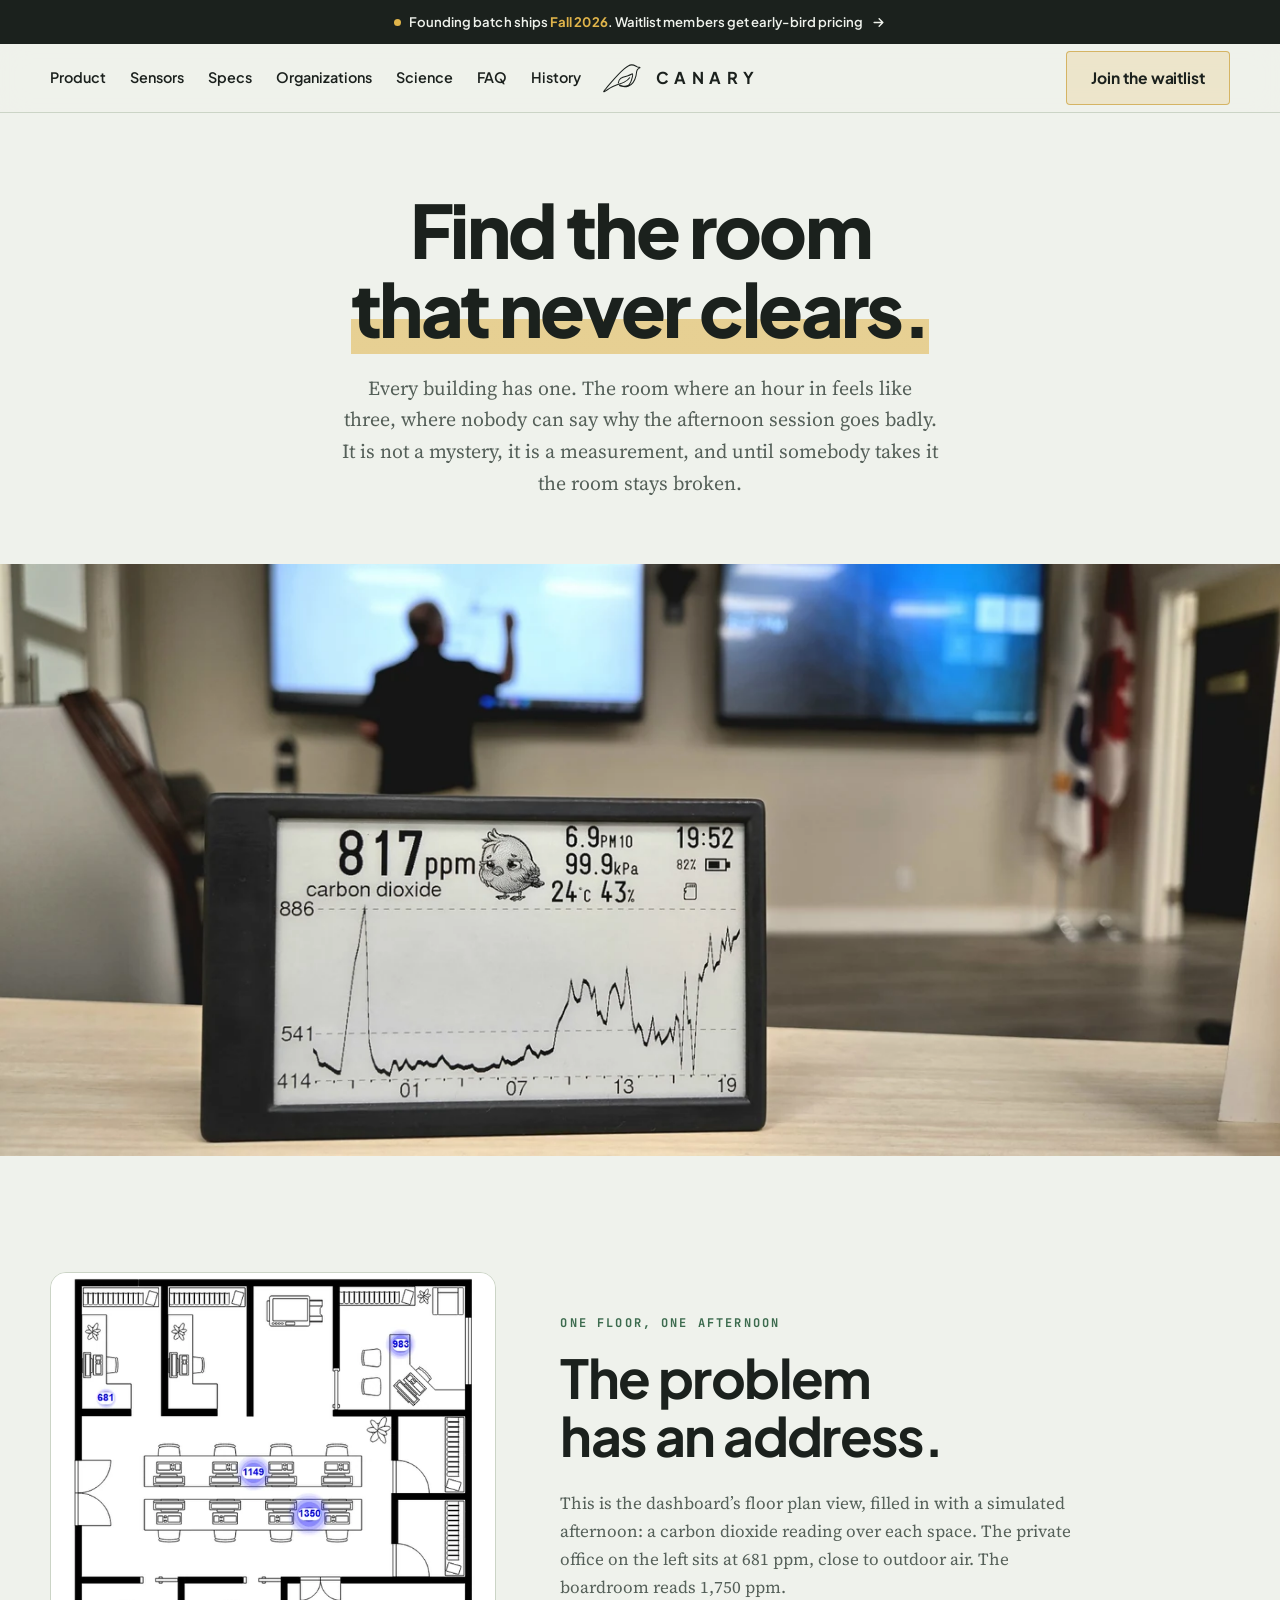
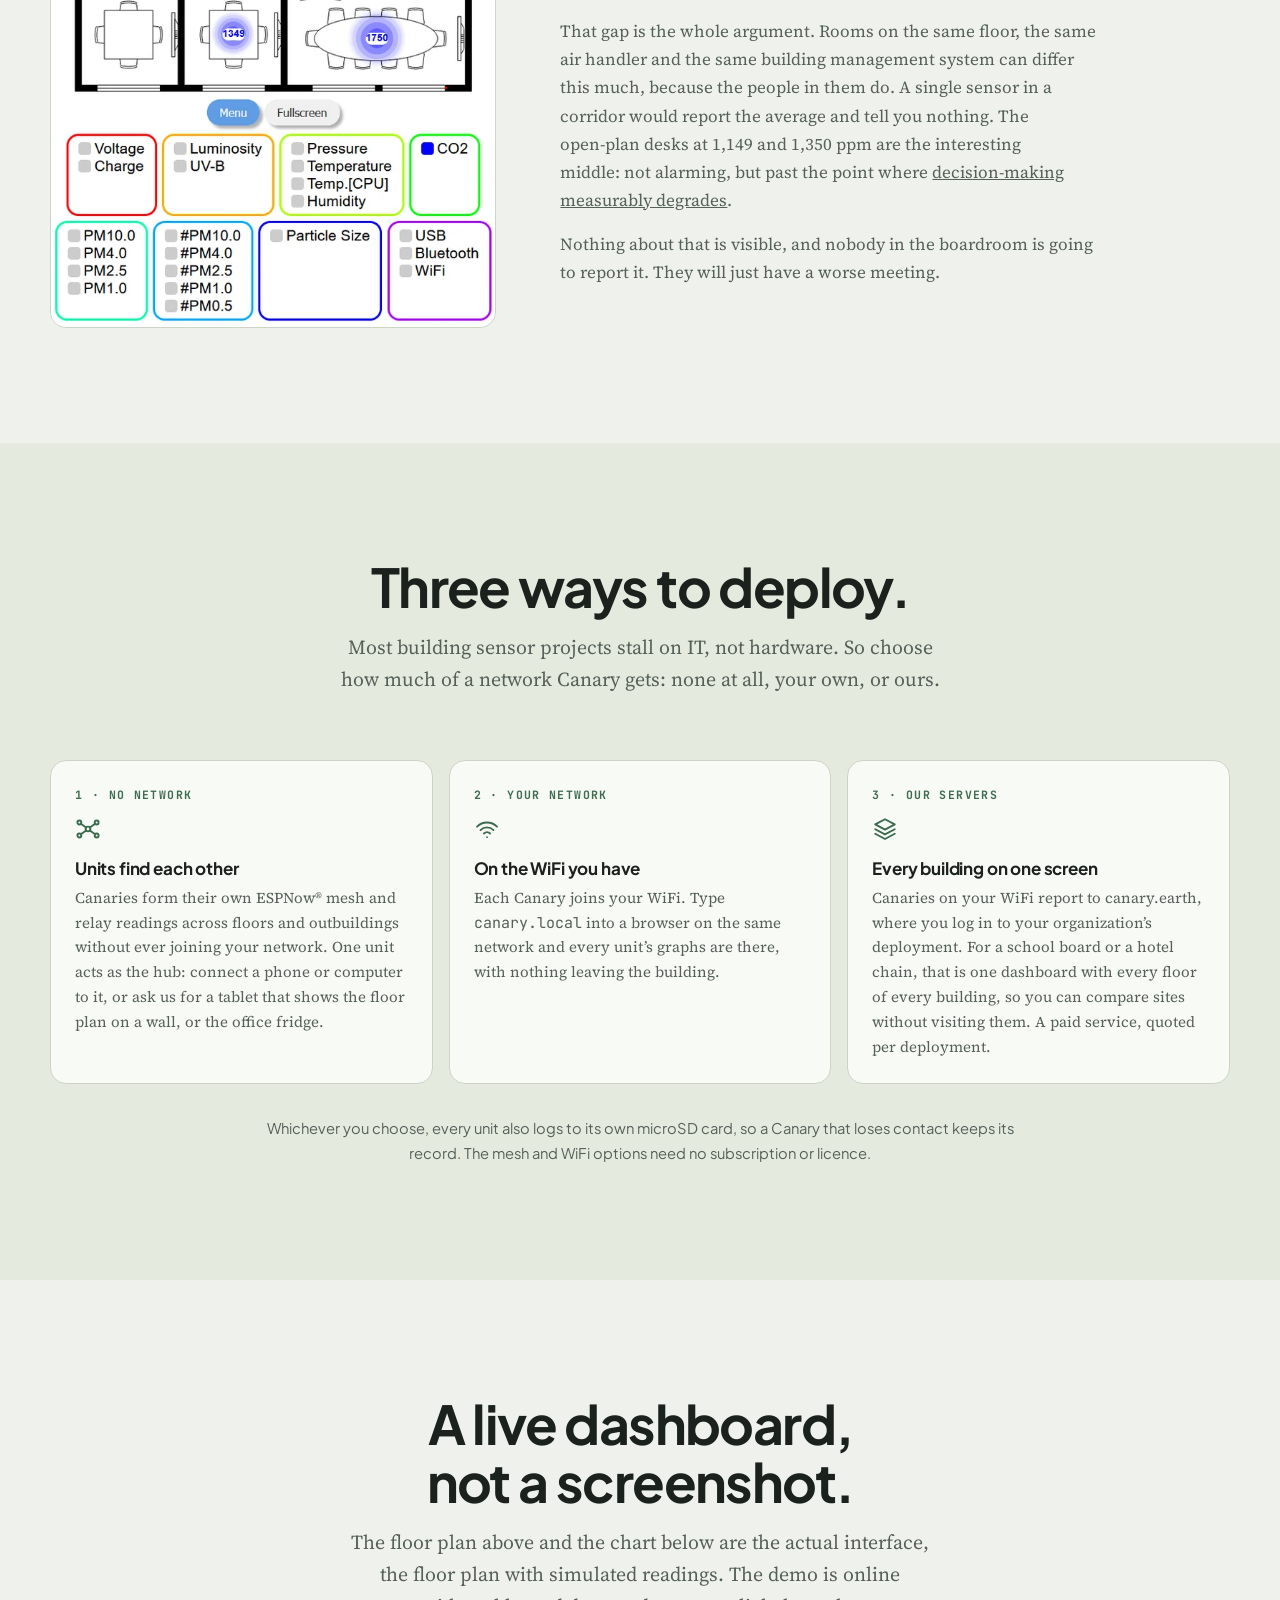
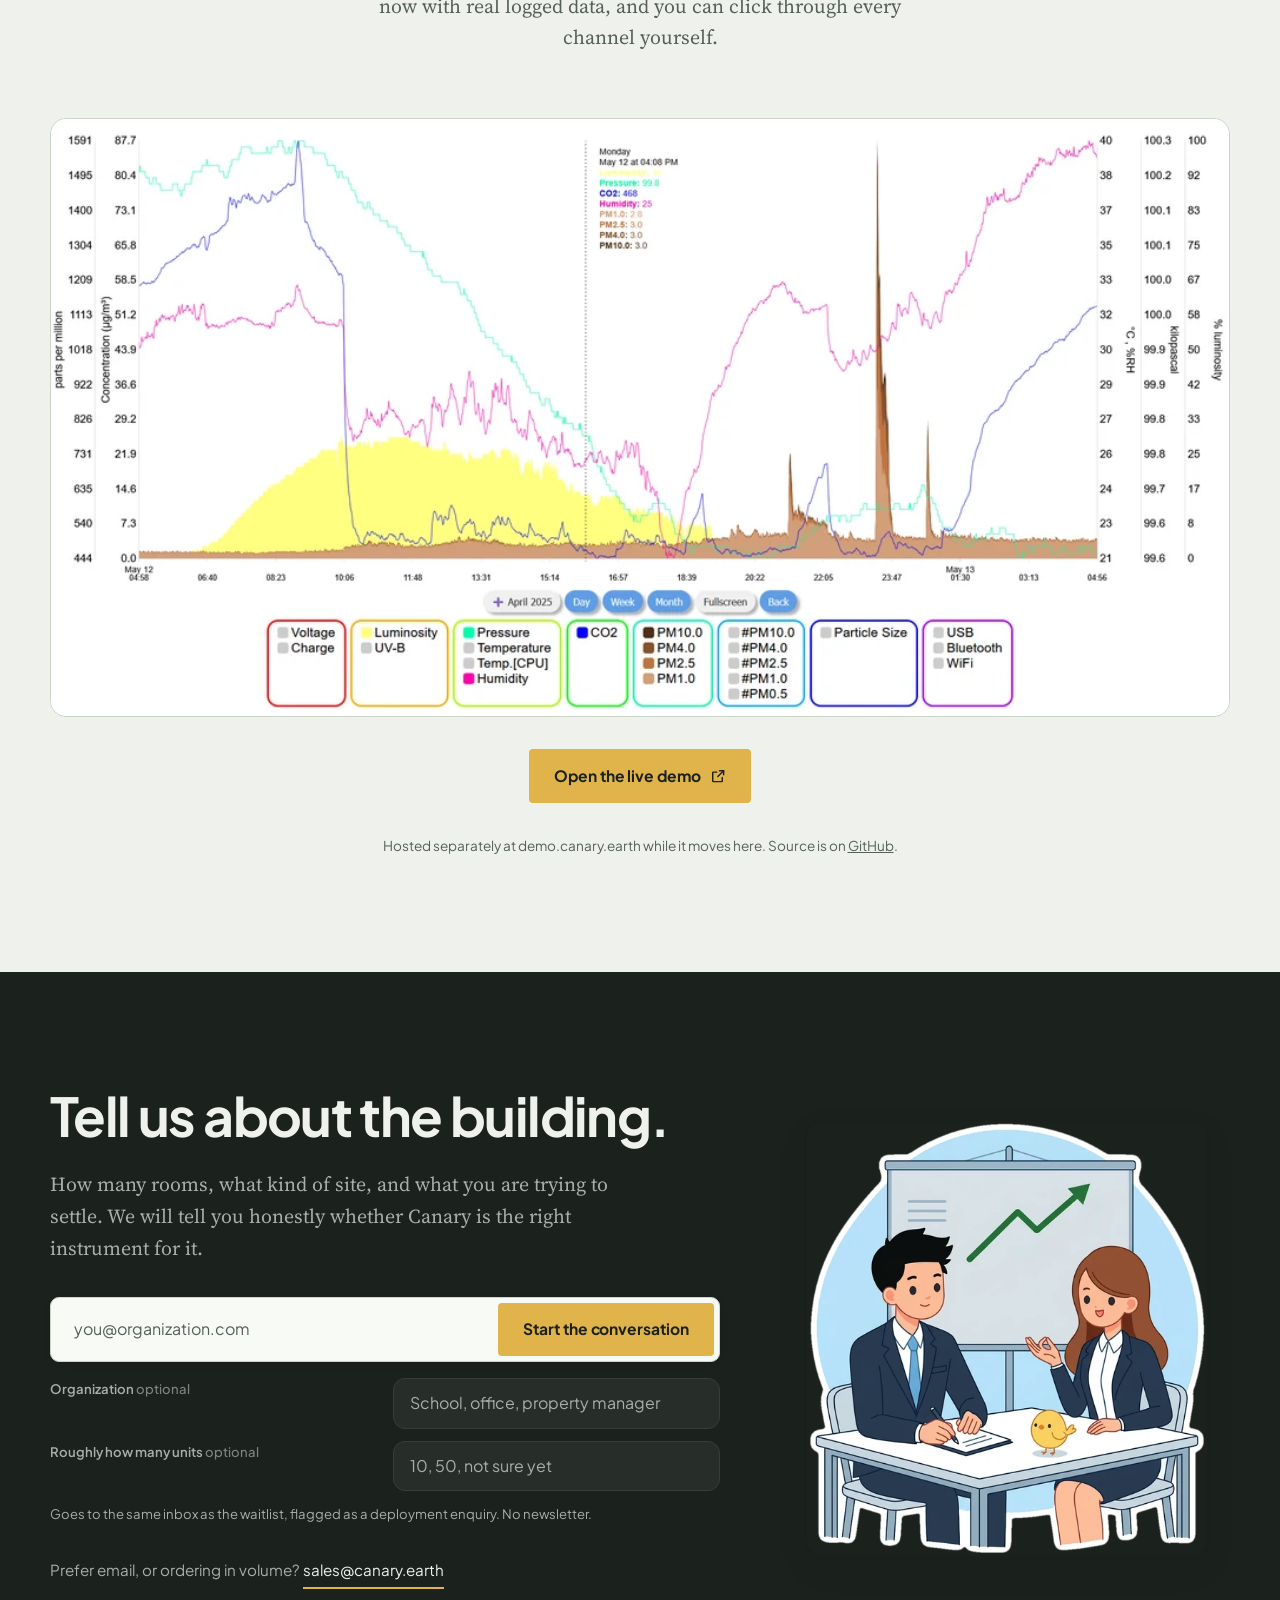
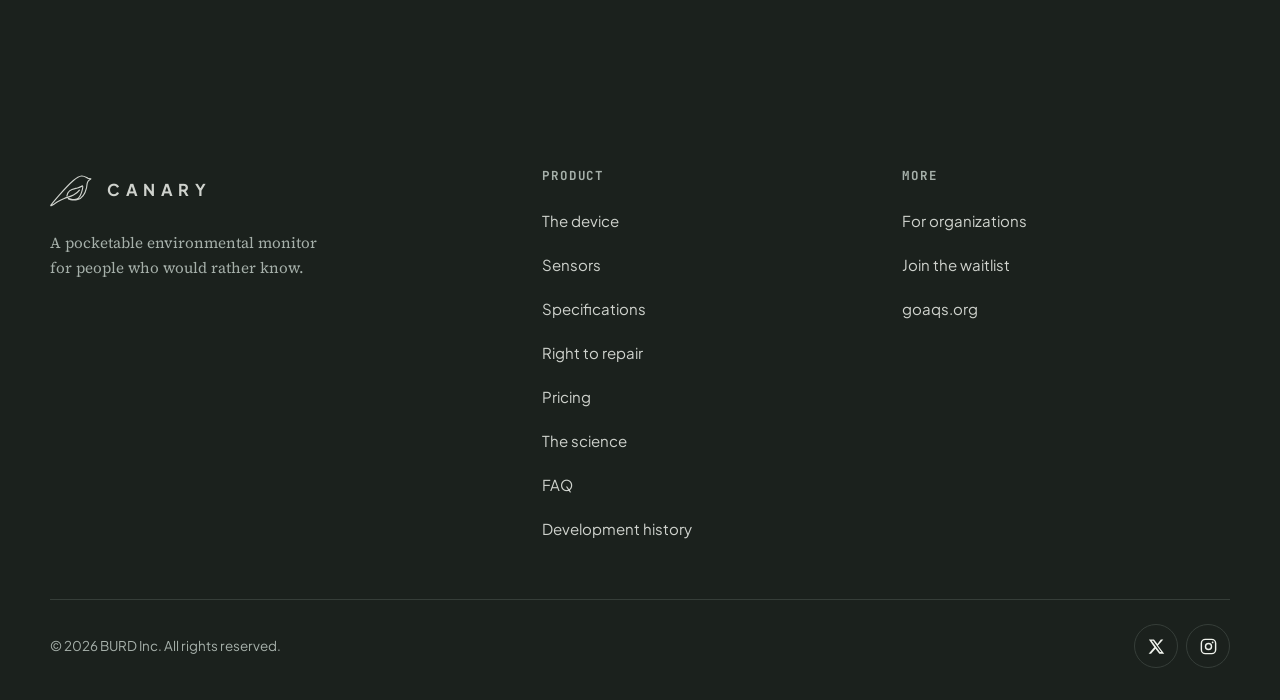
==== business.html @ ecfb38ed "Business: three ways to deploy Six loosely related cards become the three real deployment options: 1" ====
<!doctype html>
<html lang="en">
<head>
<meta charset="utf-8">
<meta name="viewport" content="width=device-width, initial-scale=1">
<title>Canary for organizations</title>
<meta name="description" content="Canary for offices, schools and facilities: air quality monitors that run on their own mesh, on your WiFi, or through canary.earth with every building on one dashboard. See the live demo, or talk to us about a deployment.">
<meta name="theme-color" content="#EFF2EC">
<meta property="og:title" content="Canary for organizations">
<meta property="og:description" content="Find the room that never clears. Air quality monitors for offices, schools and facilities, on their own mesh or your WiFi.">
<meta property="og:type" content="website">
<meta property="og:image" content="assets/img/biz-floorplan-620.png">
<meta name="twitter:card" content="summary_large_image">

<link rel="preconnect" href="https://fonts.googleapis.com">
<link rel="preconnect" href="https://fonts.gstatic.com" crossorigin>
<link rel="stylesheet" href="https://fonts.googleapis.com/css2?family=Plus+Jakarta+Sans:wght@500;600;700;800&family=Source+Serif+4:ital,opsz,wght@0,8..60,400;0,8..60,600;1,8..60,400&family=JetBrains+Mono:wght@400;700&display=swap">
<link rel="stylesheet" href="assets/site.css">
<script>document.documentElement.className += " js";</script>
<script src="assets/site.js" defer></script>
</head>

<body>
<a class="skip" href="#main">Skip to main content</a>

<div class="announce">
  <a href="index.html?from=business-bar#waitlist">
    <span class="announce-dot" aria-hidden="true"></span>
    <span>Founding batch ships <em>Fall 2026</em>. Waitlist members get early-bird pricing</span>
    <svg class="announce-arrow" width="15" height="15" viewBox="0 0 24 24" fill="none" stroke="currentColor" stroke-width="2.2" stroke-linecap="round" stroke-linejoin="round" aria-hidden="true"><path d="M5 12h14M13 6l6 6-6 6"/></svg>
  </a>
</div>
<header class="header">
  <div class="wrap header-in">
    <nav class="nav-left" aria-label="Primary">
      <a class="nav-link" href="index.html#product">Product</a>
      <a class="nav-link" href="index.html#sensors">Sensors</a>
      <a class="nav-link" href="index.html#specs">Specs</a>
      <a class="nav-link" href="business.html" aria-current="page">Organizations</a>
      <a class="nav-link" href="science.html">Science</a>
      <a class="nav-link" href="index.html#faq">FAQ</a>
      <a class="nav-link" href="history.html">History</a>
    </nav>

    <button class="icon-btn menu-btn" id="menuOpen" aria-expanded="false" aria-controls="mobileMenu">
      <span class="visually-hidden">Open menu</span>
      <svg width="24" height="24" viewBox="0 0 24 24" fill="none" stroke="currentColor" stroke-width="1.9" stroke-linecap="round" aria-hidden="true"><path d="M3 6h18M3 12h18M3 18h18"/></svg>
    </button>

    <a class="brand" href="index.html#top" aria-label="Canary, home">
      <svg viewBox="135 23 125 93" xmlns="http://www.w3.org/2000/svg" aria-hidden="true" style="overflow:visible">
        <path fill="none" stroke="var(--ink)" stroke-width="3.4" stroke-linecap="round" stroke-linejoin="round" d="m 185.28631,85.449901 c 0.53981,-4.739076 3.10759,-11.309465 7.85844,-15.242635 6.52824,-5.40464 15.77441,-6.387205 23.66324,-8.386515 5.00851,-1.26934 12.50459,-5.354226 14.99126,-6.562898 1.8823,1.420138 -2.72461,33.867042 -16.73187,39.590572 -6.01541,2.457965 -13.43565,1.040776 -19.38442,-0.435638 -1.12747,-0.279824 -6.55337,-2.503756 -6.47924,-0.710766 0.0398,0.962277 6.06003,2.400837 7.25956,2.685477 7.38681,1.642832 14.03814,1.572882 21.40304,-0.521801 15.0143,-4.27029 22.21028,-19.516716 25.59988,-33.672266 1.14869,-4.79712 1.27228,-10.151599 2.47816,-14.915109 0.73637,-2.90881 1.71572,-5.395932 3.85031,-7.529462 1.23336,-1.23275 2.79988,-2.538041 4.34476,-3.267113 3.14908,-1.486146 3.28012,-1.906641 0.51541,-2.474151 -3.83753,-0.787727 -4.79503,-0.498528 -7.12064,-1.667071 -6.36902,-3.2002 -11.1764,-6.954139 -18.65481,-6.422649 -9.06366,0.64416 -17.6416,7.649078 -24.25034,13.322308 -15.34967,13.17684 -28.83442,28.439963 -42.13003,43.637753 -6.74483,7.70981 -13.19973,15.280623 -19.60725,23.273943 -1.54631,1.929 -2.87688,3.55362 -4.58545,5.58254 -0.643,0.76355 -1.56438,2.43374 -0.64515,2.9956 1.24622,0.76173 14.54767,-8.94105 19.82505,-12.16023 6.22971,-3.86317 13.04786,-7.2563 19.94447,-9.76933 9.32262,-3.39703 18.68446,-5.380027 27.50726,-10.052607 6.56233,-3.47543 13.23832,-8.245034 17.65457,-14.495866"/>
      </svg>
      <span class="brand-word">Canary</span>
    </a>

    <div class="nav-right">
      <a class="btn nav-cta" href="index.html?from=business-header#waitlist"><span>Join<span class="nav-cta-more"> the waitlist</span></span></a>
    </div>
  </div>
</header>

<div class="menu" id="mobileMenu" data-open="false" role="dialog" aria-modal="true" aria-label="Site menu">
  <div class="menu-head">
    <span class="brand-word">Canary</span>
    <button class="icon-btn" id="menuClose">
      <span class="visually-hidden">Close menu</span>
      <svg width="24" height="24" viewBox="0 0 24 24" fill="none" stroke="currentColor" stroke-width="1.9" stroke-linecap="round" aria-hidden="true"><path d="M6 6l12 12M18 6L6 18"/></svg>
    </button>
  </div>
  <a href="index.html#product">Product</a>
  <a href="index.html#sensors">Sensors</a>
  <a href="index.html#specs">Specs</a>
  <a href="index.html#repair">Repair</a>
  <a href="business.html" aria-current="page">Organizations</a>
  <a href="science.html">Science</a>
  <a href="index.html#faq">FAQ</a>
  <a href="history.html">History</a>
  <a class="btn" href="index.html?from=business-menu#waitlist">Join the waitlist</a>
</div>

<main id="main">

<section class="hero wrap" id="top" style="padding-bottom:0">
  <h1>Find the room<br><span class="stroke-gold">that never clears.</span></h1>
  <p class="lede">Every building has one. The room where an hour in feels like three, where nobody
    can say why the afternoon session goes badly. It is not a mystery, it is a measurement, and
    until somebody takes it the room stays broken.</p>

  <div class="hero-media">
    <picture>
      <source type="image/webp" sizes="100vw" srcset="assets/img/biz-room-900.webp 900w, assets/img/biz-room-1400.webp 1400w, assets/img/biz-room-2000.webp 2000w">
      <img src="assets/img/biz-room-1400.png" width="4000" height="1848" fetchpriority="high"
           decoding="async" sizes="100vw" srcset="assets/img/biz-room-900.png 900w, assets/img/biz-room-1400.png 1400w, assets/img/biz-room-2000.png 2000w" alt="A Canary on a boardroom table reading 817 ppm carbon dioxide, its 24-hour curve flat overnight and climbing steadily through the afternoon, with a presentation running on screens behind it.">
    </picture>
  </div>
</section>

<!-- ========================= THE FLOOR PLAN ======================= -->
<section class="section" id="floorplan" aria-labelledby="floorplan-h">
  <div class="wrap">
    <div class="sci-split">
      <div class="sci-fig-wrap sci-fig-wrap--wide">
          <picture>
            <source type="image/webp" sizes="(min-width:900px) 40vw, 88vw" srcset="assets/img/biz-floorplan-420.webp 420w, assets/img/biz-floorplan-620.webp 620w, assets/img/biz-floorplan-632.webp 632w">
            <img class="sci-fig biz-chart" src="assets/img/biz-floorplan-620.png" loading="lazy"
                 decoding="async" sizes="(min-width:900px) 40vw, 88vw" srcset="assets/img/biz-floorplan-420.png 420w, assets/img/biz-floorplan-620.png 620w, assets/img/biz-floorplan-632.png 632w" alt="The dashboard's floor plan view of an office, with a simulated carbon dioxide reading over each space: 681 ppm in a private office, 983 in a corner office, 1149 and 1350 over two rows of open-plan desks, 1349 in a small meeting room, and 1750 ppm in the boardroom.">
          </picture>
      </div>
      <div class="sci-body">
        <p class="eyebrow">One floor, one afternoon</p>
        <h2 id="floorplan-h">The problem has an address.</h2>
        <p>This is the dashboard&rsquo;s floor plan view, filled in with a simulated afternoon:
          a carbon dioxide reading over each space. The private office on the left sits at
          681&nbsp;ppm, close to outdoor air. The boardroom reads 1,750&nbsp;ppm.</p>
        <p>That gap is the whole argument. Rooms on the same floor, the same air handler and the
          same building management system can differ this much, because the people in them do.
          A single sensor in a corridor would report the average and tell you nothing. The open-plan desks at 1,149 and 1,350&nbsp;ppm are the interesting middle: not
          alarming, but past the point where
          <a href="science.html#co2">decision-making measurably degrades</a>.</p>
        <p>Nothing about that is visible, and nobody in the boardroom is going to report it. They
          will just have a worse meeting.</p>
      </div>
    </div>
  </div>
</section>

<!-- =========================== DEPLOYING ========================== -->
<section class="section band" id="deploy" aria-labelledby="deploy-h">
  <div class="wrap">
    <div class="section-head">
      <h2 id="deploy-h">Three ways to deploy.</h2>
      <p class="lede">Most building sensor projects stall on IT, not hardware. So choose how much
        of a network Canary gets: none at all, your own, or ours.</p>
    </div>
    <div class="deploy-grid">
      <div>
        <p class="deploy-tag">1 &middot; No network</p>
        <svg class="ico" viewBox="0 0 24 24" fill="none" stroke="currentColor" stroke-width="1.75" stroke-linecap="round" stroke-linejoin="round" aria-hidden="true"><circle cx="12" cy="12" r="2.2"/><circle cx="4" cy="6" r="1.8"/><circle cx="20" cy="6" r="1.8"/><circle cx="4" cy="18" r="1.8"/><circle cx="20" cy="18" r="1.8"/><path d="M5.4 7.1L10.3 10.7M18.6 7.1L13.7 10.7M5.4 16.9L10.3 13.3M18.6 16.9L13.7 13.3"/></svg>
        <b>Units find each other</b>
        <p>Canaries form their own ESPNow&reg; mesh and relay readings across floors and
          outbuildings without ever joining your network. One unit acts as the hub: connect a
          phone or computer to it, or ask us for a tablet that shows the floor plan on a wall,
          or the office fridge.</p>
      </div>
      <div>
        <p class="deploy-tag">2 &middot; Your network</p>
        <svg class="ico" viewBox="0 0 24 24" fill="none" stroke="currentColor" stroke-width="1.75" stroke-linecap="round" stroke-linejoin="round" aria-hidden="true"><path d="M2.8 9.8a13 13 0 0 1 18.4 0"/><path d="M6 13a8.5 8.5 0 0 1 12 0"/><path d="M9.2 16.2a4 4 0 0 1 5.6 0"/><path d="M12 19.5h.01"/></svg>
        <b>On the WiFi you have</b>
        <p>Each Canary joins your WiFi. Type <span class="mono">canary.local</span> into a browser
          on the same network and every unit&rsquo;s graphs are there, with nothing leaving the
          building.</p>
      </div>
      <div>
        <p class="deploy-tag">3 &middot; Our servers</p>
        <svg class="ico" viewBox="0 0 24 24" fill="none" stroke="currentColor" stroke-width="1.75" stroke-linecap="round" stroke-linejoin="round" aria-hidden="true"><path d="M12 3l9 4.8-9 4.8-9-4.8z"/><path d="M3 12.2l9 4.8 9-4.8"/><path d="M3 16.4l9 4.8 9-4.8"/></svg>
        <b>Every building on one screen</b>
        <p>Canaries on your WiFi report to canary.earth, where you log in to your
          organization&rsquo;s deployment. For a school board or a hotel chain, that is one
          dashboard with every floor of every building, so you can compare sites without
          visiting them. A paid service, quoted per deployment.</p>
      </div>
    </div>
    <p class="deploy-note">Whichever you choose, every unit also logs to its own microSD card, so a
      Canary that loses contact keeps its record. The mesh and WiFi options need no subscription
      or licence.</p>
  </div>
</section>

<!-- ============================= DEMO ============================= -->
<section class="section" id="demo" aria-labelledby="demo-h">
  <div class="wrap">
    <div class="section-head">
      <h2 id="demo-h">A live dashboard, not a screenshot.</h2>
      <p class="lede">The floor plan above and the chart below are the actual interface, the
        floor plan with simulated readings. The demo is online now with real logged data, and you
        can click through every channel yourself.</p>
    </div>
          <picture>
            <source type="image/webp" sizes="(min-width:900px) 76vw, 92vw" srcset="assets/img/biz-chart-640.webp 640w, assets/img/biz-chart-1000.webp 1000w, assets/img/biz-chart-1600.webp 1600w">
            <img class="sci-fig biz-chart" src="assets/img/biz-chart-1000.png" loading="lazy"
                 decoding="async" sizes="(min-width:900px) 76vw, 92vw" srcset="assets/img/biz-chart-640.png 640w, assets/img/biz-chart-1000.png 1000w, assets/img/biz-chart-1600.png 1600w" alt="A self-hosted dashboard plotting a full day of luminosity, pressure, carbon dioxide, humidity and four particulate sizes together, with toggles for every channel.">
          </picture>
    <p style="text-align:center; margin-top:var(--s-6)">
      <a class="btn" href="https://demo.canary.earth" target="_blank" rel="noopener">
        Open the live demo
        <svg class="ico" viewBox="0 0 24 24" fill="none" stroke="currentColor" stroke-width="2.1" stroke-linecap="round" stroke-linejoin="round" aria-hidden="true"><path d="M14 4h6v6"/><path d="M20 4l-8.5 8.5"/><path d="M18 14v5a1 1 0 0 1-1 1H5a1 1 0 0 1-1-1V7a1 1 0 0 1 1-1h5"/></svg>
      </a>
    </p>
    <p class="spec-note">Hosted separately at demo.canary.earth while it moves here. Source is on
      <a href="https://github.com/CanaryEarth/demo" target="_blank" rel="noopener">GitHub</a>.</p>
  </div>
</section>

<!-- ============================ CONTACT =========================== -->
<section class="section dark" id="contact" aria-labelledby="contact-h">
  <div class="wrap">
    <div class="sci-split sci-split--flip">
      <div class="sci-fig-wrap">
          <picture>
            <source type="image/webp" sizes="(min-width:900px) 34vw, 78vw" srcset="assets/img/biz-meeting-380.webp 380w, assets/img/biz-meeting-560.webp 560w, assets/img/biz-meeting-800.webp 800w">
            <img class="sci-fig sci-fig--art" src="assets/img/biz-meeting-560.png" loading="lazy"
                 decoding="async" sizes="(min-width:900px) 34vw, 78vw" srcset="assets/img/biz-meeting-380.png 380w, assets/img/biz-meeting-560.png 560w, assets/img/biz-meeting-800.png 800w" alt="An illustration of two people in a meeting with a Canary on the table and a rising chart on the board behind them.">
          </picture>
      </div>
      <div class="sci-body">
        <h2 id="contact-h">Tell us about the building.</h2>
        <p class="lede lede--dark">How many rooms, what kind of site, and what you are trying to
          settle. We will tell you honestly whether Canary is the right instrument for it.</p>

        <form class="hero-form" action="https://canary-forms.canary-forms.workers.dev/" method="POST" data-waitlist novalidate
              style="max-width:none; margin-top:var(--s-6)">
          <label class="visually-hidden" for="email-biz">Work email address</label>
          <div class="field-row">
            <input id="email-biz" type="email" name="email" required autocomplete="email"
                   inputmode="email" placeholder="you@organization.com" aria-describedby="note-biz">
            <button class="btn" type="submit"><span data-label>Start the conversation</span></button>
          </div>
          <div class="biz-extra">
            <label for="org-biz">Organization <span>optional</span></label>
            <input id="org-biz" type="text" name="organization" autocomplete="organization"
                   placeholder="School, office, property manager">
            <label for="units-biz">Roughly how many units <span>optional</span></label>
            <input id="units-biz" type="text" name="units" inputmode="numeric"
                   placeholder="10, 50, not sure yet">
          </div>
          <input class="hp" type="text" name="_gotcha" tabindex="-1" autocomplete="off" aria-hidden="true">
          <input type="hidden" name="form" value="business">
          <input type="hidden" name="source" value="business">
          <p class="form-note" id="note-biz">Goes to the same inbox as the waitlist, flagged as a
            deployment enquiry. No newsletter.</p>
          <p class="form-status" role="status" aria-live="polite"></p>
        </form>

        <p class="biz-mail">
          Prefer email, or ordering in volume?
          <span data-mail="htrae.yranac:selas">sales at canary dot earth</span>
        </p>
      </div>
    </div>
  </div>
</section>

</main>

<footer class="footer">
  <div class="wrap">
    <div class="footer-top">
      <div>
        <a class="brand" href="index.html#top" style="justify-self:start; margin-left:-.35rem" aria-label="Canary, back to top">
          <svg viewBox="135 23 125 93" xmlns="http://www.w3.org/2000/svg" aria-hidden="true" style="overflow:visible; width:42px">
            <path fill="none" stroke="var(--cream)" stroke-width="3.4" stroke-linecap="round" stroke-linejoin="round" d="m 185.28631,85.449901 c 0.53981,-4.739076 3.10759,-11.309465 7.85844,-15.242635 6.52824,-5.40464 15.77441,-6.387205 23.66324,-8.386515 5.00851,-1.26934 12.50459,-5.354226 14.99126,-6.562898 1.8823,1.420138 -2.72461,33.867042 -16.73187,39.590572 -6.01541,2.457965 -13.43565,1.040776 -19.38442,-0.435638 -1.12747,-0.279824 -6.55337,-2.503756 -6.47924,-0.710766 0.0398,0.962277 6.06003,2.400837 7.25956,2.685477 7.38681,1.642832 14.03814,1.572882 21.40304,-0.521801 15.0143,-4.27029 22.21028,-19.516716 25.59988,-33.672266 1.14869,-4.79712 1.27228,-10.151599 2.47816,-14.915109 0.73637,-2.90881 1.71572,-5.395932 3.85031,-7.529462 1.23336,-1.23275 2.79988,-2.538041 4.34476,-3.267113 3.14908,-1.486146 3.28012,-1.906641 0.51541,-2.474151 -3.83753,-0.787727 -4.79503,-0.498528 -7.12064,-1.667071 -6.36902,-3.2002 -11.1764,-6.954139 -18.65481,-6.422649 -9.06366,0.64416 -17.6416,7.649078 -24.25034,13.322308 -15.34967,13.17684 -28.83442,28.439963 -42.13003,43.637753 -6.74483,7.70981 -13.19973,15.280623 -19.60725,23.273943 -1.54631,1.929 -2.87688,3.55362 -4.58545,5.58254 -0.643,0.76355 -1.56438,2.43374 -0.64515,2.9956 1.24622,0.76173 14.54767,-8.94105 19.82505,-12.16023 6.22971,-3.86317 13.04786,-7.2563 19.94447,-9.76933 9.32262,-3.39703 18.68446,-5.380027 27.50726,-10.052607 6.56233,-3.47543 13.23832,-8.245034 17.65457,-14.495866"/>
          </svg>
          <span class="brand-word">Canary</span>
        </a>
        <p style="color:var(--muted-dark); font-size:.95rem; margin-top:var(--s-4); max-width:34ch">
          A pocketable environmental monitor for people who would rather know.
        </p>
      </div>

      <div>
        <h3>Product</h3>
        <ul>
          <li><a href="index.html#product">The device</a></li>
          <li><a href="index.html#sensors">Sensors</a></li>
          <li><a href="index.html#specs">Specifications</a></li>
          <li><a href="index.html#repair">Right to repair</a></li>
          <li><a href="index.html#pricing">Pricing</a></li>
          <li><a href="science.html">The science</a></li>
          <li><a href="index.html#faq">FAQ</a></li>
          <li><a href="history.html">Development history</a></li>
        </ul>
      </div>

      <div>
        <h3>More</h3>
        <ul>
          <li><a href="index.html#organizations">For organizations</a></li>
          <li><a href="index.html?from=business-footer#waitlist">Join the waitlist</a></li>
          <li><a href="https://goaqs.org" rel="noopener">goaqs.org</a></li>
        </ul>
      </div>
    </div>

    <div class="footer-bottom">
      <span>&copy; <span id="year">2026</span> BURD Inc. All rights reserved.</span>
      <div class="social">
        <a href="https://x.com/canary_earth" rel="noopener" aria-label="Canary on X">
          <svg viewBox="0 0 24 24" fill="currentColor" aria-hidden="true"><path d="M17.5 3h3.1l-6.8 7.7L21.8 21h-6.2l-4.9-6.3L5.1 21H2l7.2-8.2L2.4 3h6.4l4.4 5.8L17.5 3zm-1.1 16.1h1.7L7.7 4.8H5.9l10.5 14.3z"/></svg>
        </a>
        <a href="https://www.instagram.com/canary.earth/" rel="noopener" aria-label="Canary on Instagram">
          <svg viewBox="0 0 24 24" fill="none" stroke="currentColor" stroke-width="1.8" aria-hidden="true"><rect x="3" y="3" width="18" height="18" rx="5"/><circle cx="12" cy="12" r="3.8"/><circle cx="17.2" cy="6.8" r="1.1" fill="currentColor" stroke="none"/></svg>
        </a>
      </div>
    </div>
  </div>
</footer>
</body>
</html>
---- assets/site.css ----
/* ==================================================================
   CANARY - design tokens
   Botanical palette: sage leads and gold is the single warm spark. It
   replaced the branding.txt solar palette after both were tested on
   desktop and phone, because the pale green ground makes the device's
   e-paper screen stand out, the same reasoning behind the black case.
   The WCAG-forced rules carried straight over; only the numbers moved:
     - Gold #E0B44A on cream is 1.72:1 -> FILL ONLY, never text on
       cream. Ink on gold is 8.42:1 (AAA), so gold buttons take ink.
     - Sage #3C6B4E on ink is 2.66:1 -> dark surfaces use --sage-lit
       (#96C4A4, 8.37:1) instead.
     - Ember #B8543C on cream is 4.25:1 -> body-size alert text uses
       --ember-deep (#A8462F, 5.19:1).
   The solar values are kept in themes.css as an alternate.
   ================================================================== */
:root{
  color-scheme: light;

  --cream:      #EFF2EC;
  --cream-2:    #E4EADE;
  --paper:      #F8FAF5;
  --ink:        #1B211D;
  --ink-2:      #272E29;
  --muted:      #556059;
  --muted-dark: #A6B0AA;
  --gold:       #E0B44A;
  --gold-deep:  #C99A2C;
  --sage:       #3C6B4E;
  --sage-lit:   #96C4A4;
  --ember:      #B8543C;
  --ember-deep: #A8462F;
  --line:       #CBD4C6;
  --line-dark:  #363E39;

  --font-display: "Plus Jakarta Sans", ui-sans-serif, system-ui, -apple-system, "Segoe UI", sans-serif;
  --font-body:    "Source Serif 4", ui-serif, Georgia, "Times New Roman", serif;
  --font-mono:    "JetBrains Mono", ui-monospace, SFMono-Regular, Menlo, Consolas, monospace;

  --s-1:.25rem; --s-2:.5rem; --s-3:.75rem; --s-4:1rem;
  --s-5:1.5rem; --s-6:2rem;  --s-7:3rem;   --s-8:4rem;
  --s-9:6rem;   --s-10:8rem;

  --wrap: 1180px;
  /* Controls take their corners from the device. The enclosure edge is a
     1.5mm radius on an 18.7mm-deep body, 8% of its thickness; 8% of a 48px
     control is 4px. The object is a slab with crisp edges, not a capsule. */
  --radius-control: 4px;
  /* Surfaces round tighter than that ratio would imply. A card corner crops
     the photograph inside it, and a dark card reads rounder than a light one
     at the same value, so the photo cards set this and the panels follow. */
  --radius-lg: 16px;
  --ease: cubic-bezier(.22,.61,.36,1);
  --dur: 240ms;

  --shadow-sm: 0 1px 2px rgb(30 32 34 / .05), 0 2px 8px rgb(30 32 34 / .04);
  --shadow-md: 0 2px 4px rgb(30 32 34 / .06), 0 12px 32px rgb(30 32 34 / .08);
  --shadow-lg: 0 4px 8px rgb(30 32 34 / .07), 0 28px 60px rgb(30 32 34 / .12);

  --z-nav:40; --z-bar:45; --z-menu:60; --z-skip:100;
}

*,*::before,*::after{ box-sizing:border-box }
/* The UA gives <figure> `margin: 1em 40px`. Rail cards are figures, so
   that 40px each side ate the sliver of the next card that tells a reader
   the row scrolls. Every figure on the site is a rail card, so zero it. */
figure{ margin:0 }
html{ -webkit-text-size-adjust:100%; scroll-behavior:smooth; scroll-padding-top:5.5rem }
body{
  margin:0; background:var(--cream); color:var(--ink);
  font-family:var(--font-body); font-size:1.0625rem; line-height:1.65;
  font-optical-sizing:auto; -webkit-font-smoothing:antialiased;
  overflow-x:hidden;
}
img,svg,video{ max-width:100%; height:auto; display:block }
button,input,textarea{ font:inherit; color:inherit }

/* --- typography ------------------------------------------------- */
h1,h2,h3,h4{
  font-family:var(--font-display); font-weight:700;
  line-height:1.08; letter-spacing:-.02em; margin:0; text-wrap:balance;
}
h1{ font-size:clamp(2.5rem,6.2vw,4.6rem); font-weight:800; letter-spacing:-.035em }
h2{ font-size:clamp(2rem,4.4vw,3.35rem); letter-spacing:-.03em }
h3{ font-size:clamp(1.2rem,1.9vw,1.5rem); line-height:1.22; letter-spacing:-.015em }
p{ margin:0; text-wrap:pretty }
a{ color:inherit }

.eyebrow{
  font-family:var(--font-mono); font-size:.75rem; font-weight:700;
  letter-spacing:.18em; text-transform:uppercase; color:var(--sage);
  margin:0 0 var(--s-4);
}
.eyebrow--dark{ color:var(--sage-lit) }
.lede{ font-size:clamp(1.075rem,1.55vw,1.3rem); line-height:1.6; color:var(--muted); max-width:60ch }
.lede--dark{ color:var(--muted-dark) }
.mono{ font-family:var(--font-mono); font-variant-numeric:tabular-nums }

/* --- layout ----------------------------------------------------- */
.wrap{ width:min(100% - 2.5rem, var(--wrap)); margin-inline:auto }
@media (min-width:768px){ .wrap{ width:min(100% - 4rem, var(--wrap)) } }
.section{ padding-block:clamp(var(--s-8),9vw,var(--s-10)) }
.section--tight{ padding-block:clamp(var(--s-7),6vw,var(--s-9)) }
.band{ background:var(--cream-2) }
.dark{ background:var(--ink); color:var(--cream) }
.dark h1,.dark h2,.dark h3{ color:var(--cream) }
.section-head{ max-width:52rem; margin-inline:auto; text-align:center; margin-bottom:clamp(var(--s-7),5vw,var(--s-8)) }
.section-head .lede{ margin-inline:auto; margin-top:var(--s-4) }

/* --- a11y furniture --------------------------------------------- */
.skip{
  position:fixed; top:var(--s-3); left:var(--s-3); z-index:var(--z-skip);
  transform:translateY(-160%); transition:transform 160ms var(--ease);
  background:var(--ink); color:var(--cream); padding:.7rem 1.1rem;
  border-radius:10px; font-family:var(--font-display); font-weight:600; text-decoration:none;
}
.skip:focus-visible{ transform:none }
:focus-visible{ outline:3px solid var(--ink); outline-offset:3px; border-radius:4px }
.dark :focus-visible,.hero-form :focus-visible{ outline-color:var(--gold) }
/* Nothing on the site sets display on an element it also hides, so the
   attribute can be made to win outright. Without this, a later display
   rule on .hero-cta would silently bring the hidden form back. */
[hidden]{ display:none !important }
.visually-hidden{
  position:absolute; width:1px; height:1px; padding:0; margin:-1px;
  overflow:hidden; clip:rect(0 0 0 0); white-space:nowrap; border:0;
}

/* --- buttons ---------------------------------------------------- */
.btn{
  --btn-bg:var(--gold); --btn-fg:var(--ink); --btn-bd:transparent;
  display:inline-flex; align-items:center; justify-content:center; gap:.55rem;
  min-height:48px; padding:.8rem 1.5rem;
  background:var(--btn-bg); color:var(--btn-fg);
  border:1.5px solid var(--btn-bd); border-radius:var(--radius-control);
  font-family:var(--font-display); font-weight:700; font-size:.975rem;
  letter-spacing:-.005em; text-decoration:none; cursor:pointer;
  transition:background var(--dur) var(--ease), color var(--dur) var(--ease),
             border-color var(--dur) var(--ease), transform var(--dur) var(--ease),
             box-shadow var(--dur) var(--ease);
  touch-action:manipulation;
}
.btn:hover{ background:var(--gold-deep); transform:translateY(-1px); box-shadow:var(--shadow-md) }
.btn:active{ transform:translateY(0) scale(.985) }
.btn[disabled]{ opacity:.5; cursor:not-allowed; transform:none; box-shadow:none }
.btn--ghost{ --btn-bg:transparent; --btn-fg:var(--ink); --btn-bd:var(--ink) }
.btn--ghost:hover{ background:var(--ink); color:var(--cream); border-color:var(--ink) }
.dark .btn--ghost{ --btn-fg:var(--cream); --btn-bd:#6E7478 }
.dark .btn--ghost:hover{ background:var(--cream); color:var(--ink); border-color:var(--cream) }
.btn .ico{ width:1.05em; height:1.05em; flex:none }

/* --- announcement bar ------------------------------------------- */
.announce{
  position:relative; z-index:var(--z-bar);
  background:var(--ink); color:var(--cream);
  font-family:var(--font-display); font-size:.82rem; font-weight:600;
  letter-spacing:.005em; text-align:center;
}
.announce a{
  display:flex; align-items:center; justify-content:center; gap:.5rem;
  min-height:44px; padding:.4rem 1rem; text-decoration:none;
}
.announce a:hover .announce-arrow{ transform:translateX(3px) }
.announce-dot{ width:7px; height:7px; border-radius:50%; background:var(--gold); flex:none }
.announce-arrow{ transition:transform var(--dur) var(--ease) }
.announce em{ color:var(--gold); font-style:normal; font-weight:700 }

/* --- header ----------------------------------------------------- */
.header{
  position:sticky; top:0; z-index:var(--z-nav);
  background:color-mix(in srgb, var(--cream) 86%, transparent);
  backdrop-filter:saturate(160%) blur(14px);
  -webkit-backdrop-filter:saturate(160%) blur(14px);
  border-bottom:1px solid var(--line);
}
.header-in{
  display:grid; grid-template-columns:1fr auto 1fr; align-items:center;
  gap:var(--s-4); min-height:68px;
}
.nav-left{ display:none; align-items:center; gap:var(--s-5) }
.nav-right{ display:flex; align-items:center; justify-content:flex-end; gap:var(--s-3) }
/* The header button is a gold tint on the frosted glass rather than a
   solid gold block, so it reads as part of the header. It stays readable
   over anything scrolling underneath: the header behind it is at least
   86% cream, so thinning the gold only moves the fill lighter, away from
   the ink label (10.0:1 over pure black, 13.2:1 over white, against 8.4:1
   for solid gold). The gold-deep hairline holds the edge the pale fill no
   longer does. Buttons in the page body stay solid. */
.header .nav-cta{
  --btn-bg:color-mix(in srgb, var(--gold) 20%, transparent);
  --btn-bd:color-mix(in srgb, var(--gold-deep) 66%, transparent);
}
.header .nav-cta:hover{ background:color-mix(in srgb, var(--gold) 82%, transparent) }
.nav-link{
  font-family:var(--font-display); font-size:.9rem; font-weight:600;
  text-decoration:none; color:var(--ink); position:relative;
  display:inline-flex; align-items:center; min-height:44px;
}
.nav-link::after{
  content:""; position:absolute; left:0; right:0; bottom:.7rem; height:2px;
  background:var(--gold); transform:scaleX(0); transform-origin:left;
  transition:transform var(--dur) var(--ease);
}
.nav-link:hover::after{ transform:scaleX(1) }
.brand{
  display:flex; align-items:center; gap:.6rem; text-decoration:none;
  justify-self:center; padding:.35rem; min-height:44px;
}
.brand svg{ width:38px; height:auto; flex:none }
.brand-word{
  font-family:var(--font-display); font-weight:700; font-size:1.02rem;
  letter-spacing:.34em; text-indent:.34em; text-transform:uppercase;
}
.icon-btn{
  display:inline-flex; align-items:center; justify-content:center;
  width:44px; height:44px; border:0; background:transparent;
  border-radius:10px; cursor:pointer; color:var(--ink);
  transition:background var(--dur) var(--ease);
}
.icon-btn:hover{ background:color-mix(in srgb, var(--ink) 7%, transparent) }
.menu-btn{ justify-self:start }
/* Below 1024 the header keeps a compact "Join" so a phone reader has a
   one-tap route to the waitlist on every screen. Without it the first
   visible one was twelve screens down. The rest of the label stays in the
   accessible name, so a screen reader still hears "Join the waitlist". */
@media (max-width:1023px){
  /* Every item in the header is 44px, so 68px was 24px of padding costing
     10% of a small phone's screen at every scroll position. 56px is the
     Material mobile top bar and keeps a full 44px tap target. The anchor
     offset drops by the same 12px so jumps still land 19px below it. */
  html{ scroll-padding-top:4.75rem }
  .header-in{ min-height:56px }
  .nav-cta{ min-height:44px; padding:.45rem .8rem; font-size:.9rem }
  .nav-cta-more{
    position:absolute; width:1px; height:1px; margin:-1px; padding:0;
    overflow:hidden; clip:rect(0 0 0 0); white-space:nowrap; border:0;
  }
}
/* At 320px the three header columns no longer fit: Join ran 18px past the
   content edge. The side columns share whatever the logo leaves, so the
   room comes from the logo's tracking and the gaps, not from shrinking the
   button's 44px tap height. */
@media (max-width:370px){
  .header-in{ column-gap:var(--s-3) }
  .brand svg{ width:32px }
  .brand-word{ letter-spacing:.2em; text-indent:.2em }
  .nav-cta{ padding-inline:.6rem }
}
@media (min-width:1024px){
  .nav-left{ display:flex }
  .menu-btn{ display:none }
}

/* --- mobile menu ------------------------------------------------ */
.menu{
  position:fixed; inset:0; z-index:var(--z-menu);
  background:var(--cream); padding:var(--s-5);
  display:flex; flex-direction:column; gap:var(--s-2);
  /* The list is taller than a short phone or a landscape screen, and the
     body is locked while the menu is open, so the menu scrolls on its own.
     contain stops a swipe past the end from dragging the page behind it;
     the extra bottom room lets the Join button clear the testing panel
     and the phone's home bar. */
  overflow-y:auto; overscroll-behavior:contain; -webkit-overflow-scrolling:touch;
  padding-bottom:calc(var(--s-8) + env(safe-area-inset-bottom, 0px));
  transform:translateX(-100%); visibility:hidden;
  transition:transform 300ms var(--ease), visibility 0s linear 300ms;
}
.menu[data-open="true"]{ transform:none; visibility:visible; transition-delay:0s }
.menu > *{ flex-shrink:0 }
.menu-head{ display:flex; align-items:center; justify-content:space-between; margin-bottom:var(--s-4) }
.menu a{
  font-family:var(--font-display); font-size:1.6rem; font-weight:700;
  letter-spacing:-.02em; text-decoration:none; padding:.7rem 0;
  border-bottom:1px solid var(--line);
}
.menu .btn{ margin-top:var(--s-5) }

/* --- hero ------------------------------------------------------- */
.hero{ padding-top:clamp(var(--s-7),6vw,var(--s-9)); text-align:center }
.hero h1{ margin-bottom:var(--s-5) }
.hero h1 .stroke-gold{
  background-image:linear-gradient(transparent 62%, color-mix(in srgb, var(--gold) 55%, transparent) 62%);
  background-repeat:no-repeat;
}
.hero .lede{ margin-inline:auto; margin-bottom:var(--s-6) }
.hero-media{
  margin-top:clamp(var(--s-7),6vw,var(--s-8));
  width:100vw; margin-left:50%; transform:translateX(-50%);
}
.hero-media img{ width:100%; object-fit:cover; aspect-ratio:2.16/1 }
@media (max-width:640px){ .hero-media img{ aspect-ratio:4/3; object-position:52% 50% } }
@media (max-width:640px){
  /* On a phone the first screen has to reach the product. Half the air
     above the headline, a headline that never breaks past its own two
     lines, and a photo that sits as close under the intro as the headline
     sits under the header, together lift the photo from 571px to 377px
     down a Galaxy S24+ screen, which puts all three devices on it. */
  .hero{ padding-top:var(--s-5) }
  /* Every page's headline is two lines split by a <br>, at one shared size,
     so moving between pages on a phone does not jump in size or line
     height. The size comes from the longest line on any page, "Know what
     you are" at 8.71em for this weight and tracking: dividing the content
     width (100vw less the 2.5rem .wrap gutter) by 9.1 keeps it on one line
     with about 4% to spare, and min() holds 40px wherever that already fits.
     A new or reworded headline must keep each line under 8.7em, or this
     divisor grows and every page's headline shrinks with it. Now: business
     7.89em, science 7.98em, history 7.65em. */
  .hero h1{ font-size:min(2.5rem, calc((100vw - 2.5rem) / 9.1)) }
  /* The photo sits the same 24px below the intro as the headline sits
     below the header. Measured to the letters rather than the boxes, both
     gaps then read as about 30px, because each block of text carries a few
     pixels of its own above or below the glyphs. */
  .hero--home .lede{ margin-bottom:0 }
  .hero--home .hero-media{ margin-top:var(--s-5) }
}

/* --- inline email form ------------------------------------------ */
.hero-form{ max-width:34rem; margin-inline:auto }
/* The landing hero runs headline, photo, sensor strip, then the form. The
   photo is the last thing in the hero so it sits flush against the strip,
   which reads as one unit: the device, then what it measures. The form is a
   section of its own below them, so a stranger meets the product before being
   asked for anything. */
.hero-cta{ padding-block:clamp(var(--s-6), 4.5vw, var(--s-8)); text-align:center }
/* centring is for the note and status line; the field keeps its own start alignment */
.field-row{ display:flex; flex-direction:column; gap:var(--s-3) }
@media (min-width:560px){
  .field-row{
    flex-direction:row; background:var(--paper);
    border:1.5px solid var(--line); border-radius:calc(var(--radius-control) + 5px); padding:5px;
    box-shadow:var(--shadow-sm);
    transition:border-color var(--dur) var(--ease), box-shadow var(--dur) var(--ease);
  }
  .field-row:focus-within{ border-color:var(--ink); box-shadow:var(--shadow-md) }
  .field-row input{ border:0!important; background:transparent!important; box-shadow:none!important }
  .field-row input:focus-visible{ outline-offset:-2px }
}
.field-row input{
  flex:1 1 auto; min-width:0; min-height:48px;
  padding:.8rem 1.1rem; border:1.5px solid var(--line); border-radius:var(--radius-control);
  background:var(--paper); color:var(--ink);
  font-family:var(--font-display); font-size:1rem;
  transition:border-color var(--dur) var(--ease);
}
/* must not inherit --cream from the dark section */
.dark .field-row input{ color:var(--ink) }
.field-row input::placeholder{ color:var(--muted); opacity:1 }
.field-row input:-webkit-autofill{
  -webkit-text-fill-color:var(--ink);
  -webkit-box-shadow:0 0 0 40px var(--paper) inset;
}
.field-row input:focus{ border-color:var(--ink) }
.form-note{
  margin-top:var(--s-3); font-family:var(--font-display);
  font-size:.82rem; color:var(--muted);
}
.dark .form-note{ color:var(--muted-dark) }
.form-status{
  margin-top:var(--s-4); font-family:var(--font-display); font-weight:600;
  font-size:.95rem; display:flex; align-items:center; gap:.5rem;
  justify-content:center; min-height:1.5rem;
}
.form-status:empty{ display:none }
.form-status[data-tone="ok"]{ color:var(--sage) }
.form-status[data-tone="err"]{ color:var(--ember-deep) }
.dark .form-status[data-tone="ok"]{ color:var(--sage-lit) }
.dark .form-status[data-tone="err"]{ color:#F0906F }
.hp{ position:absolute; left:-9999px; width:1px; height:1px; overflow:hidden }
.spinner{
  width:1em; height:1em; border:2px solid currentColor; border-right-color:transparent;
  border-radius:50%; animation:spin .7s linear infinite; flex:none;
}
@keyframes spin{ to{ transform:rotate(360deg) } }

/* --- spec strip ------------------------------------------------- */
.specs{ border-block:1px solid var(--line); background:var(--paper) }
/* One row at every width. When the seven items fit they sit centred and
   still; when they would overflow, the row scrolls rather than wrapping and
   the edges are masked so items fade out instead of being cut off. */
.specs-viewport{ position:relative; overflow:hidden }
.specs-viewport.is-marquee{
  -webkit-mask-image:linear-gradient(to right, transparent, #000 3rem, #000 calc(100% - 3rem), transparent);
          mask-image:linear-gradient(to right, transparent, #000 3rem, #000 calc(100% - 3rem), transparent);
}
.specs-track{
  list-style:none; margin:0; padding:var(--s-3) 0;
  display:flex; flex-wrap:nowrap; width:max-content;
  gap:0;
}
/* the row fits: centre it and leave it alone */
.specs-track.is-static{ width:100%; justify-content:center }
.specs-track.is-running{
  animation:marquee var(--marquee-duration, 40s) linear infinite;
}
/* a pointer over the strip, or keyboard focus inside it, holds it still */
.specs-viewport:hover .specs-track.is-running,
.specs-viewport:focus-within .specs-track.is-running{ animation-play-state:paused }
@keyframes marquee{
  from{ transform:translateX(0) }
  to{ transform:translateX(calc(-1 * var(--marquee-distance, 0px))) }
}
.specs li{
  text-align:center; flex:0 0 auto;
  padding-inline:clamp(1.1rem, 3.4vw, 2.4rem);
}
/* a hairline between items so the row reads as a list, not a sentence */
.specs li + li{ border-left:1px solid var(--line) }

/* No animation: keep the fade as an overflow hint, scroll it by hand. */
@media (prefers-reduced-motion: reduce){
  .specs-viewport{ overflow-x:auto; scrollbar-width:thin }
  .specs-track{ animation:none !important }
}
.specs b{
  display:block; font-family:var(--font-mono); font-size:.9rem;
  font-weight:700; letter-spacing:.02em; line-height:1.2;
}
.specs span{
  display:block; font-family:var(--font-display); font-size:.7rem;
  font-weight:600; letter-spacing:.1em; text-transform:uppercase;
  color:var(--muted); line-height:1.2; margin-top:.15rem;
}

/* --- generic media + text split --------------------------------- */
.split{ display:grid; gap:clamp(var(--s-6),5vw,var(--s-8)); align-items:center }
@media (min-width:900px){
  .split{ grid-template-columns:1fr 1fr }
  .split--flip .split-media{ order:-1 }
}
.split-media img{ border-radius:var(--radius-lg); box-shadow:var(--shadow-lg) }
@media (min-width:900px){
  .split-media--tall img{ aspect-ratio:4/3; object-fit:cover; object-position:50% 50% }
}
.split-body .lede{ margin-top:var(--s-4) }

.point-list{ list-style:none; margin:var(--s-6) 0 0; padding:0; display:grid; gap:var(--s-4) }
.point-list li{ display:flex; gap:var(--s-3); align-items:flex-start }
.point-list .ico{ width:22px; height:22px; flex:none; margin-top:.28rem; color:var(--sage) }
.dark .point-list .ico{ color:var(--sage-lit) }
.point-list b{ font-family:var(--font-display); font-weight:700; display:block; letter-spacing:-.01em }
.point-list p{ color:var(--muted); font-size:.98rem; margin-top:.15rem }
.dark .point-list p{ color:var(--muted-dark) }

/* --- sensor labels ---------------------------------------------- */
.sensor-tag{
  font-family:var(--font-mono); font-size:.7rem; font-weight:700;
  letter-spacing:.16em; text-transform:uppercase; color:var(--sage);
  display:block; margin-bottom:var(--s-2);
}


/* --- carousel --------------------------------------------------- */
.carousel-head{
  display:flex; align-items:flex-end; justify-content:space-between;
  gap:var(--s-5); margin-bottom:var(--s-6);
}
.carousel-head--center{ flex-direction:column; align-items:center; text-align:center }
.carousel-head--center .section-head{ margin-bottom:var(--s-5) }
.carousel-nav{ display:flex; gap:var(--s-2); flex:none }
.carousel-nav button{
  width:46px; height:46px; border-radius:50%; cursor:pointer;
  border:1.5px solid var(--ink); background:transparent; color:var(--ink);
  display:inline-flex; align-items:center; justify-content:center;
  transition:background var(--dur) var(--ease), color var(--dur) var(--ease), opacity var(--dur) var(--ease);
}
.carousel-nav button:hover:not([disabled]){ background:var(--ink); color:var(--cream) }
.carousel-nav button[disabled]{ opacity:.3; cursor:not-allowed }
.rail{
  display:flex; gap:var(--s-4); overflow-x:auto;
  /* overflow-x:auto alone computes overflow-y to auto rather than visible, so
     anything poking a fraction of a pixel past the box raises a vertical
     scrollbar on what is meant to be a horizontal rail. Two things do that
     here: .reveal parks cards at translateY(18px) until they are revealed and
     a transform counts toward scrollable overflow (18px against 16px of
     padding below leaves 2px), and the card heights are fractional (485.98px
     in a 486px box), which rounds the same way. The lifestyle rail escaped it
     only because its cards carry no .reveal. Pin the axis shut instead of
     chasing the arithmetic: nothing in a rail should ever scroll upward. */
  overflow-y:hidden;
  scroll-snap-type:x proximity;
  scroll-behavior:smooth; padding-bottom:var(--s-4);
  align-items:stretch;
  scrollbar-width:thin; scrollbar-color:var(--line) transparent;
  --rail-pad:max(1.25rem, calc(50vw - var(--wrap)/2));
  padding-inline:var(--rail-pad);
  scroll-padding-inline:var(--rail-pad);
}
.rail::-webkit-scrollbar{ height:8px }
.rail::-webkit-scrollbar-thumb{ background:var(--line); border-radius:99px }
.card{
  position:relative; flex:0 0 84%; max-width:530px; scroll-snap-align:start;
  border-radius:var(--radius-lg); overflow:hidden; box-shadow:var(--shadow-md);
  background:var(--ink);
}
@media (min-width:640px){ .card{ flex-basis:56% } }
@media (min-width:1024px){ .card{ flex-basis:40% } }
/* The sources are mostly 2.16:1, so the crop opens up as the viewport grows:
   nearly square on a phone, properly landscape on a desktop. */
.card img{ width:100%; aspect-ratio:1/1; object-fit:cover; object-position:50% 50% }
@media (min-width:640px){  .card img{ aspect-ratio:4/3 } }
@media (min-width:1024px){ .card img{ aspect-ratio:16/10 } }
.card figcaption{
  position:absolute; inset:auto 0 0 0; padding:var(--s-6) var(--s-5) var(--s-5);
  background:linear-gradient(to top, rgb(18 20 21 / .92) 12%, rgb(18 20 21 / .72) 48%, rgb(18 20 21 / 0));
  color:var(--cream);
}
.card h3{ font-size:1.28rem; color:var(--cream) }
.card p{ color:#D6DAD7; font-size:.94rem; margin-top:.3rem; line-height:1.45 }

/* --- device carousel --------------------------------------------
   One static device PNG with a transparent screen window; the readouts
   sit behind it and slide. Window rectangle comes from
   tools/build-devices.py, which measures it from the artwork.       */
.device-stage{ margin-inline:auto }
.device{
  position:relative; width:min(100%, 720px); margin-inline:auto;
  aspect-ratio:948/578;
  filter:drop-shadow(0 18px 30px rgb(30 32 34 / .26));
}
.device-window{
  position:absolute;
  left:11.9198%; top:7.2664%; width:84.3882%; height:83.0450%;
  overflow:hidden; background:#fff; z-index:1;
}
.device-screen{
  position:absolute; inset:0; width:100%; height:100%;
  object-fit:fill; opacity:0; z-index:1;
  transition:opacity 520ms var(--ease), transform 520ms var(--ease);
  will-change:opacity, transform;
}
.device-screen[data-active]{ opacity:1; transform:none; z-index:2 }
/* recessed panel edge */
.device-well{
  position:absolute; inset:0; z-index:3; pointer-events:none;
  box-shadow:inset 0 1px 7px rgb(0 0 0 / .20);
}
.device-frame{
  position:absolute; inset:0; width:100%; height:100%;
  z-index:4; pointer-events:none;
}
/* no JS: show every readout as a plain grid instead of a dead device */
.no-js-screens{ display:grid; gap:var(--s-4); grid-template-columns:repeat(auto-fit,minmax(260px,1fr)) }
.js .no-js-screens{ display:none }
.no-js-screens img{ border:1px solid var(--line); border-radius:8px }
.js-only{ display:none }
.js .js-only{ display:block }

.rd-caps{ max-width:44rem; margin:clamp(var(--s-6),4vw,var(--s-7)) auto 0 }
/* one grid cell holds every caption, so its height is the tallest of them
   and the controls below never jump between readouts */
.js .rd-caps{ display:grid }
.rd-cap{ text-align:center }
.js .rd-cap{
  grid-area:1 / 1; opacity:0; visibility:hidden; transform:translateY(8px);
  transition:opacity 420ms var(--ease), transform 420ms var(--ease),
             visibility 0s linear 420ms;
}
.js .rd-cap[data-active]{
  opacity:1; visibility:visible; transform:none; transition-delay:0s;
}
.rd-cap .sensor-tag{ margin-bottom:var(--s-2) }
.rd-cap p{ color:var(--muted); margin-top:var(--s-3) }

.rd-controls{ display:none }
.js .rd-controls{
  display:flex; align-items:center; justify-content:center; gap:var(--s-2);
  margin-top:clamp(var(--s-5),3vw,var(--s-6)); flex-wrap:wrap;
}
@media (min-width:560px){ .js .rd-controls{ gap:var(--s-3) } }
.rd-dots{ display:flex; gap:0; align-items:center }
.rd-dots button{
  width:30px; height:32px; padding:0; border:0; background:transparent;
  cursor:pointer; display:inline-grid; place-items:center; border-radius:50%;
}
.rd-dots button::after{
  content:""; width:8px; height:8px; border-radius:50%;
  background:var(--line); border:1px solid color-mix(in srgb, var(--line), var(--ink) 19%);
  transition:background var(--dur) var(--ease), transform var(--dur) var(--ease);
}
.rd-dots button[aria-current="true"]::after{
  background:var(--ink); border-color:var(--ink); transform:scale(1.35);
}
.rd-dots button:hover::after{ background:var(--muted) }
.rd-count{
  display:none; font-family:var(--font-mono); font-size:.82rem; font-weight:700;
  font-variant-numeric:tabular-nums; color:var(--muted);
  min-width:4.5ch; text-align:center;
}
/* eight dots plus three 46px buttons cannot fit a 335px row without going
   under the 24px target minimum, so show a counter instead */
@media (max-width:519px){
  .rd-dots{ display:none }
  .js .rd-count{ display:block }
}

/* --- annotated 3D model (index.html) ----------------------------- */
/* Labels hold still off to the sides and a leader line tracks the point on
   the device, rather than the label riding the point around the screen. The
   anchors themselves draw nothing: model-viewer positions them, site.js reads
   where they landed, and the SVG below draws the line. A label and its line
   fade together the moment its part rotates behind the device, which
   model-viewer signals by dropping the data-visible attribute. */
.model-stage{
  position:relative; max-width:62rem; margin:0 auto var(--s-7);
  aspect-ratio:16/9;
}
/* The viewer fills the stage. It does not need to be inset to protect page
   scrolling, because touch-action="pan-y" already lets a vertical swipe
   through to the page; only a sideways drag turns the device. Filling the
   stage is what lets the render be as large as it is.

   The shadow is a CSS drop-shadow rather than model-viewer's own ground
   shadow. model-viewer casts onto a horizontal plane at the foot of the
   model, which is a floor the reader is looking across; drop-shadow works
   off the rendered alpha silhouette and lands on the page itself, so the
   page becomes the surface and the device reads as floating just above it.
   Because it is computed from the silhouette, it follows the model through
   every rotation for free. */
.model-stage model-viewer{
  position:absolute; inset:0; width:100%; height:100%;
  background:transparent; --poster-color:transparent;
  filter:drop-shadow(100px 80px 20px rgb(30 32 34 / .26));
}
@media (max-width:700px){
  /* a phone is held below the eye, so the light reads as higher up */
  .model-stage model-viewer{ filter:drop-shadow(60px 46px 17px rgb(30 32 34 / .28)) } */
}
@media (prefers-reduced-motion: reduce){
  .model-stage model-viewer{ filter:none }
}
.mv-anchor{
  width:0; height:0; padding:0; margin:0; border:0;
  background:none; pointer-events:none;
}
.model-lines{
  position:absolute; inset:0; width:100%; height:100%;
  pointer-events:none; overflow:visible;
}
.model-lines line{
  stroke:var(--line); stroke-width:1; opacity:0;
  transition:opacity 260ms var(--ease);
}
.model-lines line.is-on{ opacity:1 }
.model-labels{ list-style:none; margin:0; padding:0 }
.model-label{
  position:absolute; top:var(--ly); transform:translateY(-50%);
  max-width:22%; font-family:var(--font-display); font-weight:600;
  font-size:clamp(.82rem, 1.7vw, .98rem); line-height:1.3;
  letter-spacing:.01em; color:var(--ink);
  opacity:0; transition:opacity 260ms var(--ease); pointer-events:none;
}
.model-label.is-on{ opacity:1 }
.model-label--left{  left:0;  text-align:right }
.model-label--right{ right:0; text-align:left }
/* Resting slots. These live here rather than inline on the elements so the
   mobile block below can move them; an inline style would outrank it. */
/* These two sit on the back of the device, so they only ever appear in a
   rotated view where left and right are mirrored. Their sides are assigned
   for that view, not for the front, which is what stops the leader lines
   crossing over each other. */
.model-label[data-for="hotspot-9"]{  --ly:17% }   /* UV-B,    right */
.model-label[data-for="hotspot-1"]{  --ly:38% }   /* screen,  right */
.model-label[data-for="hotspot-6"]{  --ly:60% }   /* inlet,   right */
.model-label[data-for="hotspot-4"]{  --ly:78% }   /* reset,   right */
.model-label[data-for="hotspot-10"]{ --ly:15% }   /* touch,   left  */
.model-label[data-for="hotspot-8"]{  --ly:60% }   /* USB-C,   left  */
.model-label[data-for="hotspot-3"]{  --ly:80% }   /* microSD, left  */
/* nothing shows until the component has upgraded and the model has loaded */
.model-stage:not(.is-ready) .model-label,
.model-stage:not(.is-ready) .model-lines{ opacity:0 }
/* Readers were missing that the model turns at all, so the hint is a good
   deal louder than a caption: a pointer that mimes the gesture, over larger
   text. It stays until the model is actually rotated, not merely tapped. */
.model-hint{
  position:absolute; left:50%; bottom:0; transform:translateX(-50%);
  margin:0; display:flex; flex-direction:column; align-items:center;
  gap:.45rem; font-family:var(--font-mono); font-size:.82rem;
  letter-spacing:.13em; text-transform:uppercase; color:var(--muted);
  opacity:0; transition:opacity 400ms var(--ease); pointer-events:none;
}
.model-hint-icon{ width:34px; height:34px; color:var(--ink); flex:none }
/* the halo only shows while the finger is down, so it reads as contact
   rather than as part of the hand */
.model-hint-tap{ opacity:0 }
.model-stage.is-ready .model-hint{ opacity:1 }
.model-stage.is-touched .model-hint{ opacity:0 }
/* press, carry right, carry left, release, pause */
@keyframes hint-drag{
   0%,  8%{ transform:translateX(0)     scale(1)    }
  14%    { transform:translateX(0)     scale(.88)  }
  36%    { transform:translateX(17px)  scale(.88)  }
  60%    { transform:translateX(-17px) scale(.88)  }
  74%    { transform:translateX(0)     scale(.88)  }
  80%,100%{ transform:translateX(0)    scale(1)    }
}
/* keyed to hint-drag: on as the finger presses, off as it lifts */
@keyframes hint-tap{
   0%, 10%{ opacity:0 }
  16%, 72%{ opacity:1 }
  80%, 100%{ opacity:0 }
}
.model-stage.is-ready .model-hint-icon{
  animation:hint-drag 3.4s var(--ease) infinite;
}
.model-stage.is-ready .model-hint-tap{
  animation:hint-tap 3.4s var(--ease) infinite;
}
@media (prefers-reduced-motion: reduce){
  .model-stage.is-ready .model-hint-icon{ animation:none }
  /* nothing is moving, so the halo just stands for "this is touchable" */
  .model-stage.is-ready .model-hint-tap{ animation:none; opacity:1 }
}

@media (max-width:700px){
  /* taller than it is wide, so the labels have vertical room to separate,
     and a deep inert band top and bottom so a thumb there scrolls the page.
     Full-bleed out of .wrap, because on a phone the 20px of page gutter is
     width the render cannot spare. */
  .model-stage{
    aspect-ratio:4/5;
    width:100vw; margin-inline:calc(50% - 50vw);
  }
  .model-label{ max-width:34%; font-size:.78rem }
  .model-label--left{  left:var(--s-3) }
  .model-label--right{ right:var(--s-3) }
  /* On a phone the labels move out of the device's own horizontal band and
     sit above and below it instead. Beside it, they capped how large the
     render could be: every extra pixel of device was a pixel taken off a
     label. The device occupies roughly 35% to 66% of the stage vertically at
     this radius, so these slots clear it with room to spare and the render is
     free to be as wide as the stage. */
  .model-label[data-for="hotspot-9"]{  --ly:7%  }  /* UV-B,    right */
  .model-label[data-for="hotspot-1"]{  --ly:20% }  /* screen,  right */
  .model-label[data-for="hotspot-6"]{  --ly:80% }  /* inlet,   right */
  .model-label[data-for="hotspot-4"]{  --ly:93% }  /* reset,   right */
  .model-label[data-for="hotspot-10"]{ --ly:7%  }  /* touch,   left  */
  .model-label[data-for="hotspot-8"]{  --ly:80% }  /* USB-C,   left  */
  .model-label[data-for="hotspot-3"]{  --ly:93% }  /* microSD, left  */
}

/* --- spec table ------------------------------------------------- */
.spec-cols{ display:grid; gap:0 }
@media (min-width:860px){ .spec-cols{ grid-template-columns:repeat(2,1fr); gap:0 var(--s-8) } }
.spec-group dl{ margin:0; padding:0 var(--s-2) var(--s-5) }
.spec-group dl > div{
  display:flex; gap:var(--s-5); justify-content:space-between; align-items:baseline;
  padding:.6rem 0; border-bottom:1px solid var(--line);
}
.spec-group dl > div:last-child{ border-bottom:0 }
.spec-group dt{
  font-family:var(--font-display); font-size:.92rem; font-weight:600;
  color:var(--muted); flex:0 1 auto;
}
.spec-group dd{
  margin:0; text-align:right; font-family:var(--font-mono); font-size:.88rem;
  font-variant-numeric:tabular-nums; overflow-wrap:anywhere; flex:0 1 auto;
}
.spec-note{
  margin-top:var(--s-6); font-family:var(--font-display); font-size:.85rem;
  color:var(--muted); text-align:center;
}

/* --- testimonials ----------------------------------------------- */
.quote{
  background:var(--paper); border:1px solid var(--line);
  border-radius:var(--radius-lg); padding:var(--s-6);
  display:flex; flex-direction:column; gap:var(--s-4);
  /* rail item: equal height, one card per snap position */
  flex:0 0 82%; max-width:420px; scroll-snap-align:start;
}
@media (min-width:700px){ .quote{ flex-basis:46% } }
@media (min-width:1050px){ .quote{ flex-basis:31% } }
.quote-mark{ width:26px; height:auto; color:var(--gold); flex:none }
.quote blockquote{ margin:0; font-size:1.06rem; line-height:1.55 }
.quote blockquote{ flex:1 1 auto }
.quote figcaption{ margin-top:auto; padding-top:var(--s-4); border-top:1px solid var(--line) }
.quote cite{
  font-style:normal; font-family:var(--font-display);
  font-weight:700; font-size:.94rem; display:block;
}
.quote span{ font-size:.86rem; color:var(--muted); display:block; margin-top:.1rem }

/* --- enterprise ------------------------------------------------- */
.dark .split-media img{ box-shadow:0 30px 70px rgb(0 0 0 / .45) }
/* --- pricing ---------------------------------------------------- */
.price-card{
  max-width:38rem; margin-inline:auto; background:var(--paper);
  border:1.5px solid var(--ink); border-radius:var(--radius-lg);
  overflow:hidden; box-shadow:var(--shadow-lg);
}
.price-top{
  background:var(--ink); color:var(--cream); padding:var(--s-5) var(--s-6);
  display:flex; align-items:center; justify-content:space-between; gap:var(--s-4);
  flex-wrap:wrap;
}
.price-top strong{ font-family:var(--font-display); font-size:1rem; letter-spacing:-.01em }
.price-badge{
  font-family:var(--font-mono); font-size:.7rem; font-weight:700;
  letter-spacing:.14em; text-transform:uppercase;
  background:var(--gold); color:var(--ink); padding:.35rem .7rem; border-radius:var(--radius-control);
}
.price-body{ padding:clamp(var(--s-6),4vw,var(--s-7)) }
.price-figure{ display:flex; align-items:baseline; gap:var(--s-3); flex-wrap:wrap }
.price-now{ font-family:var(--font-display); font-weight:800; font-size:clamp(2.6rem,6vw,3.4rem); letter-spacing:-.04em; line-height:1 }
.price-was{ font-family:var(--font-mono); font-size:1.1rem; color:var(--muted); text-decoration:line-through }
.price-save{
  font-family:var(--font-display); font-weight:700; font-size:.85rem;
  color:var(--ink); background:color-mix(in srgb, var(--gold) 35%, transparent);
  padding:.25rem .6rem; border-radius:var(--radius-control);
}
.price-list{ list-style:none; margin:var(--s-6) 0; padding:0; display:grid; gap:var(--s-3) }
.price-list li{ display:flex; gap:var(--s-3); align-items:flex-start; font-size:1rem }
.price-list .ico{ width:20px; height:20px; color:var(--sage); flex:none; margin-top:.3rem }
.price-fine{ font-family:var(--font-display); font-size:.82rem; color:var(--muted); margin-top:var(--s-4); text-align:center }

/* --- waitlist band ---------------------------------------------- */
.waitlist{ text-align:center }
.waitlist .lede{ margin-inline:auto; margin-bottom:var(--s-6) }
.waitlist .hero-form{ max-width:36rem }

/* --- feedback dialog (index.html) --------------------------------
   Offered under the success message after a waitlist signup. A native
   <dialog> opened with showModal() gives the focus trap, Esc to close and
   the inert page for free. On a phone it fills the screen; on a wider
   screen it is a card with its own scrolling middle, so the title and the
   send button stay in view. */
.fb-invite{ margin-top:var(--s-5); display:flex; flex-direction:column; align-items:center; gap:var(--s-3) }
.fb-invite p{ font-family:var(--font-display); font-size:.95rem; max-width:30rem }
.dark .fb-invite p{ color:var(--cream) }
.fb-invite p:focus{ outline:none }

.fb{
  width:min(40rem, 100% - 2rem); max-width:none;
  max-height:calc(100vh - 2rem); max-height:calc(100dvh - 2rem);
  padding:0; border:0; border-radius:var(--radius-lg);
  background:var(--paper); color:var(--ink); box-shadow:var(--shadow-lg);
  overflow:hidden;
}
.fb[open]{ display:flex; flex-direction:column }
.fb::backdrop{ background:color-mix(in srgb, var(--ink) 62%, transparent) }
html:has(.fb[open]){ overflow:hidden }
.fb-form{ display:flex; flex-direction:column; flex:1 1 auto; min-height:0 }
.fb-head{
  display:flex; gap:var(--s-4); align-items:flex-start; justify-content:space-between;
  padding:var(--s-5) var(--s-5) var(--s-4); border-bottom:1px solid var(--line);
}
.fb-head h2{ font-size:1.35rem; letter-spacing:-.02em; line-height:1.2 }
.fb-head p{ margin-top:var(--s-2); font-family:var(--font-display); font-size:.88rem; color:var(--muted) }
.fb-close{ flex:none; margin:-.5rem -.6rem 0 0 }
.fb-body{ flex:1 1 auto; min-height:0; overflow-y:auto; overscroll-behavior:contain; padding:var(--s-5) }
.fb fieldset, .fb-q{ border:0; margin:0 0 var(--s-6); padding:0; min-width:0 }
.fb legend, .fb-legend{
  display:block; padding:0; margin-bottom:var(--s-2);
  font-family:var(--font-display); font-weight:700; font-size:1rem; letter-spacing:-.01em; line-height:1.35;
}
.fb-hint{ margin:calc(var(--s-1) * -1) 0 var(--s-2); font-family:var(--font-display); font-size:.85rem; color:var(--muted) }
.fb-opt{
  display:flex; align-items:center; gap:.65rem; min-height:44px; padding-block:.3rem;
  font-family:var(--font-display); font-size:.95rem; line-height:1.35; cursor:pointer;
}
.fb-opt input[type="radio"], .fb-opt input[type="checkbox"]{ flex:none; width:1.15rem; height:1.15rem; margin:0; accent-color:var(--ink) }
.fb input[type="text"], .fb textarea, .fb select{
  width:100%; min-height:44px; padding:.55rem .8rem;
  border:1.5px solid var(--line); border-radius:var(--radius-control);
  background:var(--paper); color:var(--ink);
  font-family:var(--font-display); font-size:1rem; line-height:1.4;
  transition:border-color var(--dur) var(--ease);
}
.fb-other input[type="text"]{ flex:1 1 8rem; width:auto; min-width:0 }
.fb textarea{ resize:vertical; display:block }
.fb input[type="text"]:focus, .fb textarea:focus, .fb select:focus{ border-color:var(--ink) }
.fb-foot{
  display:flex; align-items:center; justify-content:flex-end; gap:var(--s-4);
  padding:var(--s-4) var(--s-5); border-top:1px solid var(--line);
}
.fb-foot .form-status{ margin:0 auto 0 0; justify-content:flex-start; text-align:left }
@media (max-width:640px){
  .fb{ width:100%; height:100vh; height:100dvh; max-height:none; margin:0; border-radius:0 }
  .fb-head, .fb-body{ padding-inline:var(--s-4) }
  .fb-foot{ flex-direction:column-reverse; align-items:stretch; gap:var(--s-3); padding-inline:var(--s-4) }
  .fb-foot .form-status{ margin:0; justify-content:center; text-align:center }
}

/* --- disclosure (shared by the spec groups and the FAQ) ---------- */
.disclosure{ border-top:1px solid var(--line) }
.disclosure > details{ border-bottom:1px solid var(--line) }
.disclosure summary{
  display:flex; align-items:center; justify-content:space-between; gap:var(--s-4);
  padding:var(--s-5) var(--s-2); cursor:pointer; list-style:none;
  font-family:var(--font-display); font-weight:700; font-size:1.06rem;
  letter-spacing:-.01em; min-height:56px;
  transition:color var(--dur) var(--ease);
}
.disclosure summary::-webkit-details-marker{ display:none }
.disclosure summary > span,
.disclosure summary > h3{ flex:1 1 auto; min-width:0 }
/* the label keeps its heading semantics but takes the summary's type */
.disclosure summary > h3{ font:inherit; letter-spacing:inherit; color:inherit }
.disclosure summary:hover{ color:var(--sage) }
.disclosure summary .chev{
  width:20px; height:20px; flex:none; color:var(--muted);
  transition:transform var(--dur) var(--ease);
}
.disclosure > details[open] > summary .chev{ transform:rotate(180deg) }

/* --- FAQ -------------------------------------------------------- */
.faq{ max-width:48rem; margin-inline:auto }
.faq-a{ padding:0 var(--s-2) var(--s-5); color:var(--muted); max-width:62ch }

/* --- footer ----------------------------------------------------- */
.footer{ background:var(--ink); color:var(--cream); padding-block:var(--s-8) var(--s-6) }
.footer-top{
  display:grid; gap:var(--s-6); padding-bottom:var(--s-7);
  border-bottom:1px solid var(--line-dark);
}
@media (min-width:760px){ .footer-top{ grid-template-columns:1.4fr 1fr 1fr } }
.footer .brand-word{ color:var(--cream) }
.footer h3{ font-size:.78rem; font-family:var(--font-mono); font-weight:700; letter-spacing:.16em; text-transform:uppercase; color:var(--muted-dark); margin-bottom:var(--s-4) }
.footer ul{ list-style:none; margin:0; padding:0; display:grid }
.footer a{
  text-decoration:none; font-family:var(--font-display); font-size:.94rem;
  color:var(--cream); opacity:.85;
  display:inline-flex; align-items:center; min-height:44px;
}
.footer a:hover{ opacity:1; color:var(--gold) }
.footer-bottom{
  display:flex; flex-wrap:wrap; gap:var(--s-4); justify-content:space-between;
  align-items:center; padding-top:var(--s-5);
  font-family:var(--font-display); font-size:.84rem; color:var(--muted-dark);
}
.social{ display:flex; gap:var(--s-2) }
.social a{
  width:44px; height:44px; min-height:44px; border-radius:50%; border:1px solid var(--line-dark);
  display:inline-flex; align-items:center; justify-content:center; opacity:1;
  transition:background var(--dur) var(--ease), color var(--dur) var(--ease), border-color var(--dur) var(--ease);
}
.social a:hover{ background:var(--cream); color:var(--ink); border-color:var(--cream) }
.social svg{ width:19px; height:19px }

/* --- scroll reveal ----------------------------------------------
   Scoped to .js so that with JavaScript off every section stays
   visible instead of being stuck at opacity:0.                    */
.js .reveal{ opacity:0; transform:translateY(18px) }
.js .reveal.in{ opacity:1; transform:none; transition:opacity 520ms var(--ease), transform 520ms var(--ease) }
.js .reveal.in.d1{ transition-delay:70ms }
.js .reveal.in.d2{ transition-delay:140ms }
.js .reveal.in.d3{ transition-delay:210ms }

/* --- logo draw-on ----------------------------------------------- */
.mark-draw{ stroke-dasharray:var(--len); stroke-dashoffset:var(--len); animation:draw 2.2s var(--ease) .25s forwards }
@keyframes draw{ to{ stroke-dashoffset:0 } }

/* --- reduced motion --------------------------------------------- */
@media (prefers-reduced-motion: reduce){
  html{ scroll-behavior:auto }
  *,*::before,*::after{
    animation-duration:.01ms!important; animation-iteration-count:1!important;
    transition-duration:.01ms!important; scroll-behavior:auto!important;
  }
  .js .reveal{ opacity:1; transform:none }
  .mark-draw{ stroke-dashoffset:0; animation:none }
  .rail{ scroll-behavior:auto }
  .spinner{ animation:none; border-right-color:currentColor; opacity:.5 }
}

/* --- development timeline (history.html) -------------------------
   One vertical spine. On narrow screens it runs down the left with the
   entries beside it; from 900px it moves to the centre and the entries
   alternate either side of it.                                       */
.tl{ list-style:none; margin:0 auto; padding:0; position:relative; max-width:64rem }
.tl::before{
  content:""; position:absolute; left:8px; top:.4rem; bottom:.4rem;
  width:2px; background:var(--line);
}
.tl-item{ position:relative; padding-left:2.5rem; padding-bottom:clamp(var(--s-7),6vw,var(--s-9)) }
.tl-item:last-child{ padding-bottom:0 }
/* The dot marks the middle of the photo, so it hangs off .tl-media, whose box
   is exactly the image. Anchoring it to .tl-item instead needs a magic number
   on mobile (the image height scales with the viewport, so one number is right
   at exactly one width) and lands low on desktop, because top:50% there
   resolves against the padding box, which includes the gap to the next entry.
   top:50% of .tl-media is the image midpoint at every width and any aspect
   ratio. Only the horizontal offset changes per breakpoint. */
.tl-media{ margin-top:var(--s-5); position:relative }
.tl-media::before{
  content:""; position:absolute; top:50%; margin-top:-10px;
  left:calc(-2.5rem - 1px);        /* back out over .tl-item's padding-left */
  width:14px; height:14px; border-radius:50%;
  background:var(--gold); border:3px solid var(--cream); box-sizing:content-box;
}
.band .tl-media::before{ border-color:var(--cream-2) }
.tl-media img{
  width:100%; border-radius:var(--radius-lg); box-shadow:var(--shadow-md);
  aspect-ratio:3/2; object-fit:cover; background:var(--cream-2);
}
.tl-date{
  font-family:var(--font-mono); font-size:.76rem; font-weight:700;
  letter-spacing:.14em; color:var(--sage); margin-bottom:var(--s-2);
}
.tl-item h2{
  font-size:clamp(1.6rem,3.4vw,2.3rem); letter-spacing:-.025em;
  margin-bottom:var(--s-3);
}
.tl-body p{ color:var(--muted); max-width:46ch }
.tl-body .tl-link{
  display:inline-flex; align-items:center; gap:.4rem; margin-top:var(--s-4);
  font-family:var(--font-display); font-weight:700; font-size:.94rem;
  color:var(--ink); text-decoration:none;
  border-bottom:2px solid var(--gold); padding-bottom:2px; min-height:44px;
}
.tl-body .tl-link:hover{ border-bottom-color:var(--ink) }
.tl-body .tl-link svg{ width:1em; height:1em; flex:none }

@media (min-width:900px){
  .tl::before{ left:50%; margin-left:-1px }
  .tl-item{
    display:grid; grid-template-columns:1fr 1fr; align-items:center;
    column-gap:var(--s-8); padding-left:0;
  }
  .tl-media{ margin-top:0 }
  /* the spine sits at the centre of the item, which is half a column-gap
     away from whichever edge of the photo faces it */
  .tl-item:nth-child(odd)  .tl-media::before{ left:calc(100% + var(--s-8) / 2 - 10px) }
  .tl-item:nth-child(even) .tl-media::before{ left:calc(var(--s-8) / -2 - 10px) }
  /* alternate: odd entries put the photo on the left, even on the right */
  .tl-item:nth-child(even) .tl-media{ grid-column:2; grid-row:1 }
  .tl-item:nth-child(even) .tl-body{ grid-column:1; grid-row:1; text-align:right }
  .tl-item:nth-child(even) .tl-body p{ margin-left:auto }
  .tl-item:nth-child(odd) .tl-media{ grid-column:1; grid-row:1 }
  .tl-item:nth-child(odd) .tl-body{ grid-column:2; grid-row:1 }
}

/* the strip on index.html that points here */
.history-teaser{ text-align:center; max-width:44rem; margin-inline:auto }
.history-teaser .lede{ margin:var(--s-4) auto var(--s-6) }

/* --- science page ------------------------------------------------ */
.sci-split{ display:grid; gap:clamp(var(--s-6),5vw,var(--s-8)); align-items:center }
@media (min-width:900px){
  .sci-split{ grid-template-columns:minmax(0,.8fr) minmax(0,1.2fr) }
  /* flipped: the figure moves to column 2, so the wide column has to move
     with the text rather than staying under the figure */
  .sci-split--flip{ grid-template-columns:minmax(0,1.2fr) minmax(0,.8fr) }
  .sci-split--flip .sci-fig-wrap{ order:2 }
}
.sci-fig-wrap{ display:flex; justify-content:center }
/* both figures are portrait once their transparent margins are trimmed, so
   they get the same cap rather than one being sized for a square canvas */
.sci-fig-wrap picture{ display:block; width:100%; max-width:400px }
.sci-fig{ width:100%; height:auto }
/* rain.png is an illustration with its own soft edge, not a line diagram,
   so it gets a lift to sit on the band rather than float loose */
.sci-fig--art{ border-radius:var(--radius-lg); box-shadow:var(--shadow-md) }
.sci-body > p + p{ margin-top:var(--s-4) }
.sci-body > p:not(.eyebrow):not(.sci-dl){ color:var(--muted); max-width:60ch }
/* the same split is reused on the dark business section, where the
   light-mode muted grey drops to 2.69:1 */
.dark .sci-body > p:not(.eyebrow):not(.sci-dl){ color:var(--muted-dark) }
.sci-body h2{ margin-bottom:var(--s-5) }
.sci-dl{ margin-top:var(--s-6) }
.sci-dl .btn{ flex-wrap:wrap; text-align:left; height:auto; padding-block:.85rem }
.sci-meta{
  font-family:var(--font-mono); font-size:.72rem; font-weight:700;
  letter-spacing:.1em; opacity:.7; white-space:nowrap;
}
.sci-note{ max-width:46rem; margin-inline:auto; text-align:center }
.sci-note h2{ font-size:clamp(1.4rem,2.6vw,1.9rem); margin-bottom:var(--s-4) }
.sci-note p{ color:var(--muted) }
.sci-note p + p{ margin-top:var(--s-4) }

/* --- business page ----------------------------------------------- */
.sci-fig-wrap--wide picture{ max-width:520px }
/* Frame for screenshots of the dashboard: the floor plan and the chart. The
   floor plan's toggle boxes come to within 16px (source) of its bottom
   corners, about 9px on a phone, just clear of the 7px a 16px radius cuts. */
.biz-chart{ width:100%; border-radius:var(--radius-lg); border:1px solid var(--line); background:#fff }
.biz-extra{
  display:grid; gap:var(--s-2); margin-top:var(--s-4);
  grid-template-columns:1fr;
}
@media (min-width:640px){ .biz-extra{ grid-template-columns:1fr 1fr; gap:var(--s-3) var(--s-4) } }
.biz-extra label{
  font-family:var(--font-display); font-size:.82rem; font-weight:600;
  color:var(--muted-dark); display:block;
}
.biz-extra label span{ opacity:.7; font-weight:500 }
.biz-extra input{
  width:100%; min-height:48px; padding:.7rem 1rem;
  border:1.5px solid var(--line-dark); border-radius:12px;
  background:var(--ink-2); color:var(--cream);
  font-family:var(--font-display); font-size:1rem;
  transition:border-color var(--dur) var(--ease);
}
.biz-extra input::placeholder{ color:var(--muted-dark); opacity:1 }
.biz-extra input:focus{ border-color:var(--gold) }
.biz-mail{
  margin-top:var(--s-6); font-family:var(--font-display); font-size:.95rem;
  color:var(--muted-dark);
}
.biz-mail a, .biz-mail [data-mail]{
  color:var(--cream); text-decoration:none;
  border-bottom:2px solid var(--gold); padding-bottom:2px;
  display:inline-block; min-height:32px;
}
.biz-mail a:hover{ border-bottom-color:var(--cream) }

/* --- deploy grid (business.html) ---------------------------------
   This replaced a class called .also whose rules were deleted along with
   the section that used to carry them. Unstyled, the icons had no width
   and filled their cards.                                            */
.deploy-grid{
  display:grid; gap:var(--s-4);
  /* The three deployment options, side by side once all three fit, and
     stacked below that rather than two-and-one. */
  grid-template-columns:1fr;
}
@media (min-width:900px){ .deploy-grid{ grid-template-columns:repeat(3,1fr) } }
.deploy-grid .deploy-tag{
  font-family:var(--font-mono); font-size:.72rem; font-weight:700;
  letter-spacing:.12em; text-transform:uppercase; color:var(--sage);
  margin:0 0 var(--s-3);
}
.deploy-note{
  margin:var(--s-6) auto 0; max-width:48rem; text-align:center;
  font-family:var(--font-display); font-size:.92rem; color:var(--muted);
}
.deploy-grid > div{
  background:var(--paper); border:1px solid var(--line);
  border-radius:var(--radius-lg); padding:var(--s-5);
}
.deploy-grid .ico{
  width:26px; height:26px; flex:none;
  color:var(--sage); margin-bottom:var(--s-3);
}
.deploy-grid b{
  font-family:var(--font-display); font-weight:700;
  display:block; letter-spacing:-.01em;
}
.deploy-grid p{ color:var(--muted); font-size:.94rem; margin-top:.25rem }

/* --- "what each measurement tells you" rail (index.html) ---------- */
/* Same rail mechanics as the testimonials, so one carousel behaviour covers
   both: scroll-snap, keyboard scrolling, prev/next that disable at the ends. */
.why-card{
  background:var(--paper); border:1px solid var(--line);
  border-left:3px solid var(--gold);
  border-radius:var(--radius-lg); padding:var(--s-6);
  display:flex; flex-direction:column; gap:var(--s-3);
  flex:0 0 82%; max-width:420px; scroll-snap-align:start;
}
@media (min-width:700px){  .why-card{ flex-basis:46% } }
@media (min-width:1050px){ .why-card{ flex-basis:31% } }
.why-card .sensor-tag{ margin-bottom:0 }
.why-card h3{ font-size:1.12rem; line-height:1.25 }
.why-card p{ color:var(--muted); font-size:.97rem; margin:0 }
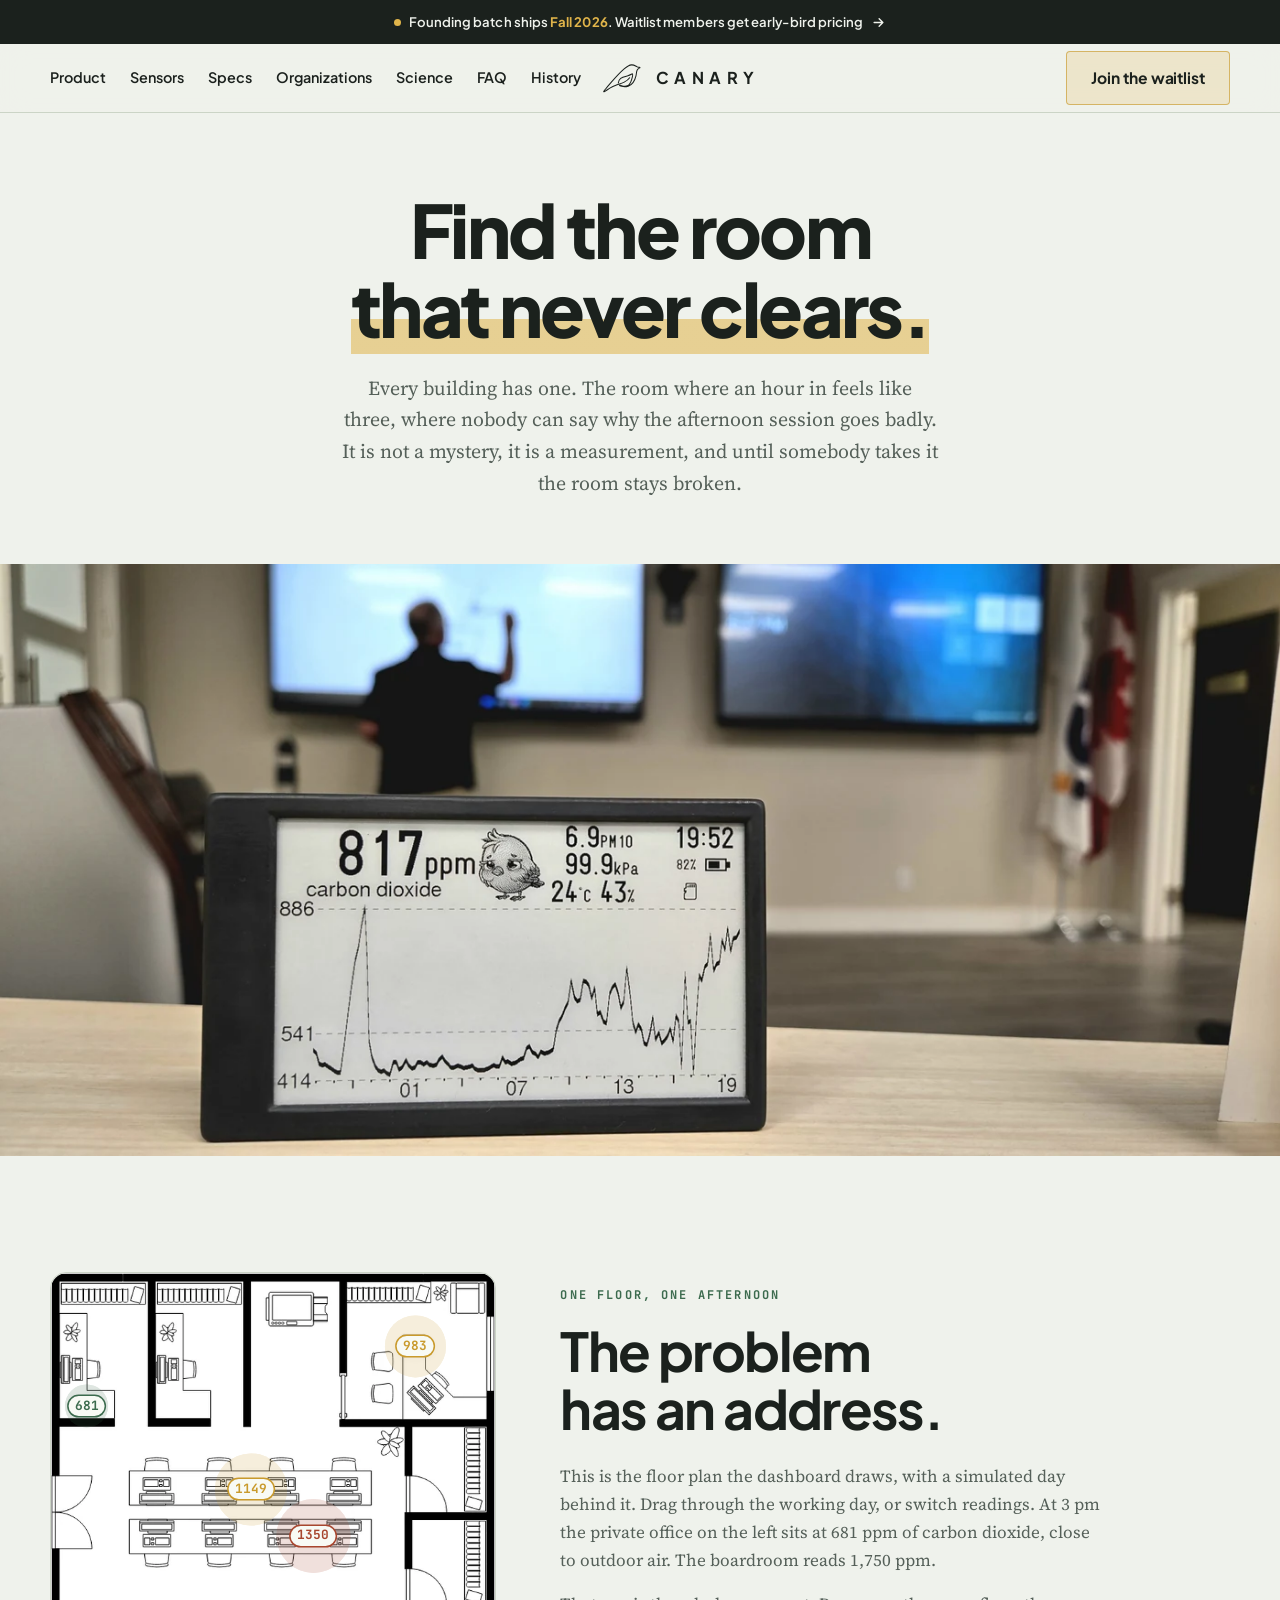
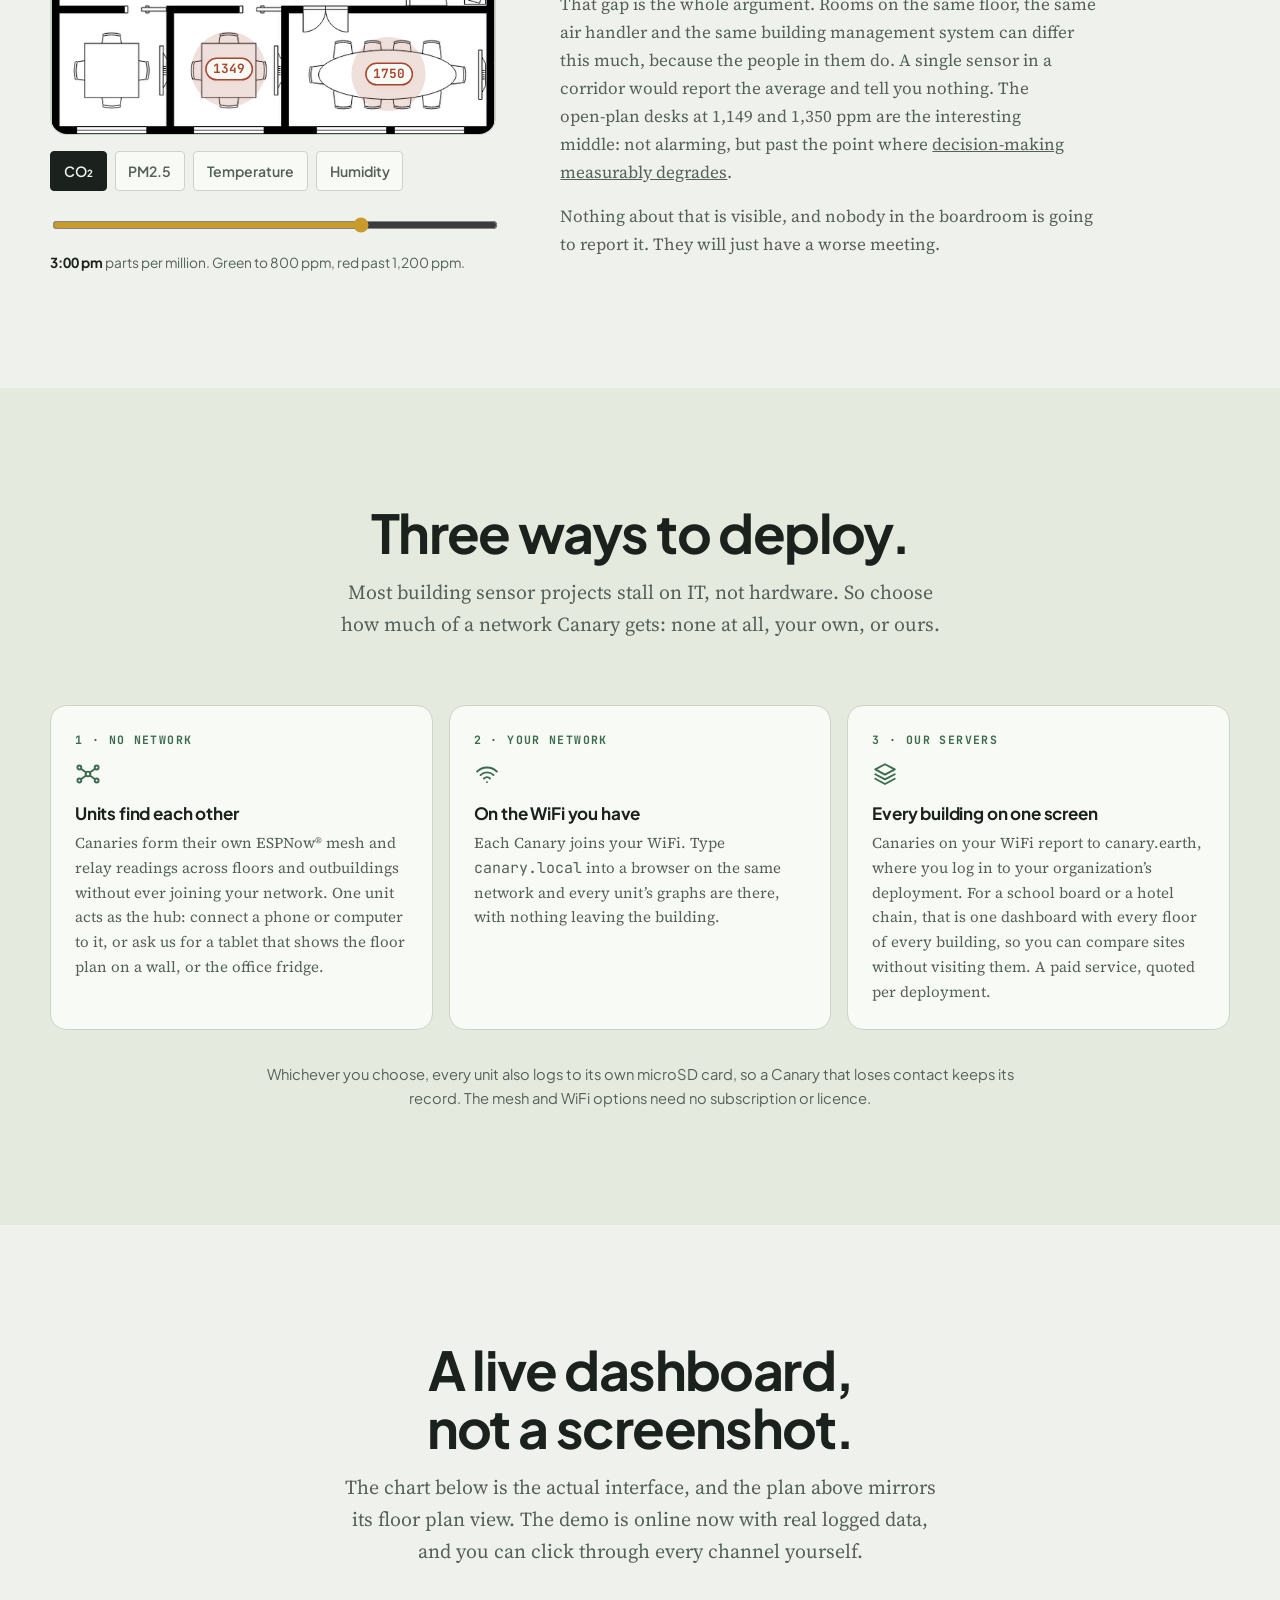
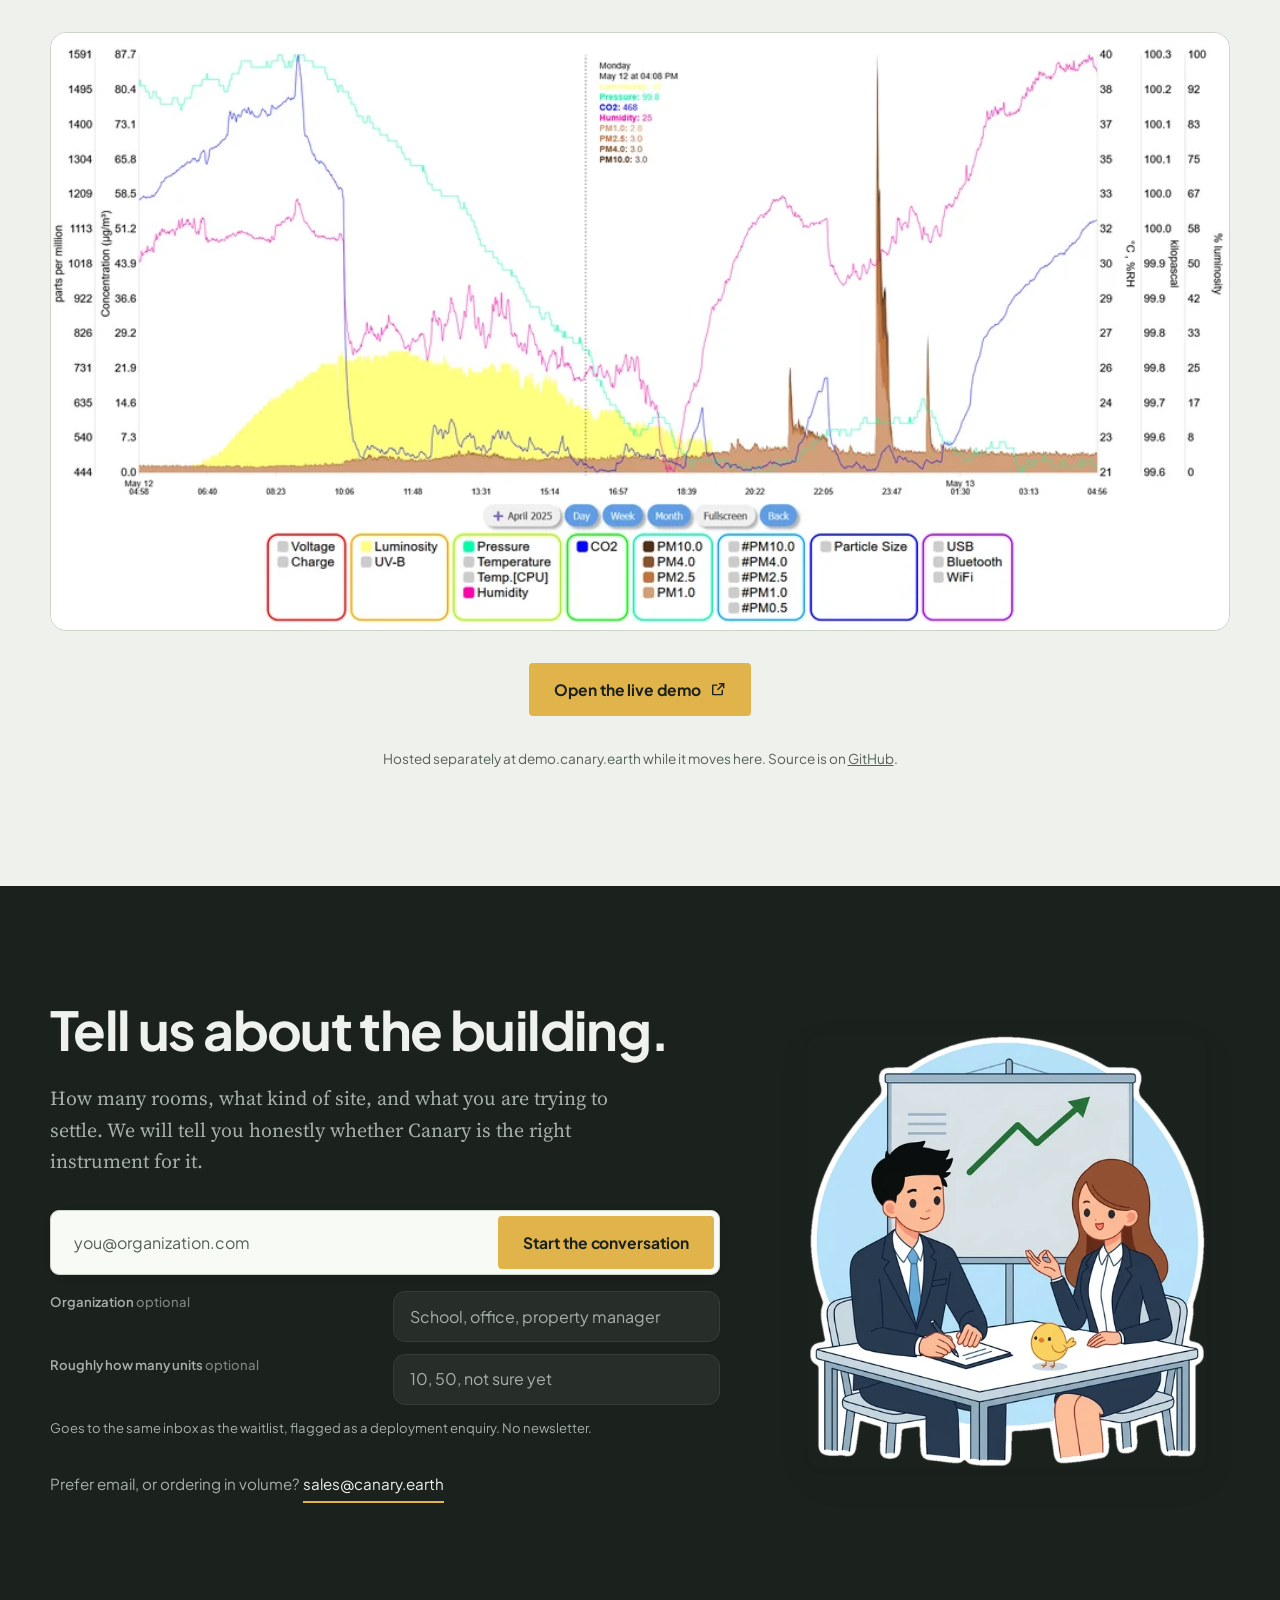
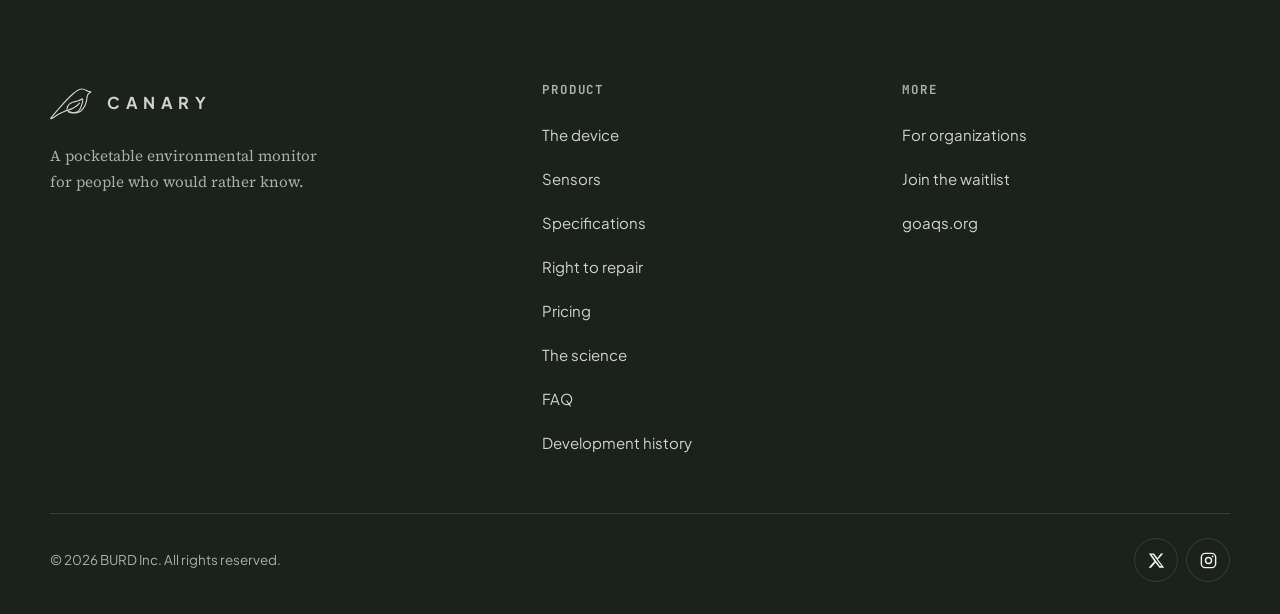
==== commit 59e1e0f6: "Business: interactive floor plan instead of a screenshot Rebuilt from the dashboard's floorplan.html" ====
--- a/business.html
+++ b/business.html
@@ -9,7 +9,7 @@
 <meta property="og:title" content="Canary for organizations">
 <meta property="og:description" content="Find the room that never clears. Air quality monitors for offices, schools and facilities, on their own mesh or your WiFi.">
 <meta property="og:type" content="website">
-<meta property="og:image" content="assets/img/biz-floorplan-620.png">
+<meta property="og:image" content="assets/img/biz-room-1400.png">
 <meta name="twitter:card" content="summary_large_image">
 
 <link rel="preconnect" href="https://fonts.googleapis.com">
@@ -101,18 +101,41 @@
   <div class="wrap">
     <div class="sci-split">
       <div class="sci-fig-wrap sci-fig-wrap--wide">
-          <picture>
-            <source type="image/webp" sizes="(min-width:900px) 40vw, 88vw" srcset="assets/img/biz-floorplan-420.webp 420w, assets/img/biz-floorplan-620.webp 620w, assets/img/biz-floorplan-632.webp 632w">
-            <img class="sci-fig biz-chart" src="assets/img/biz-floorplan-620.png" loading="lazy"
-                 decoding="async" sizes="(min-width:900px) 40vw, 88vw" srcset="assets/img/biz-floorplan-420.png 420w, assets/img/biz-floorplan-620.png 620w, assets/img/biz-floorplan-632.png 632w" alt="The dashboard's floor plan view of an office, with a simulated carbon dioxide reading over each space: 681 ppm in a private office, 983 in a corner office, 1149 and 1350 over two rows of open-plan desks, 1349 in a small meeting room, and 1750 ppm in the boardroom.">
-          </picture>
+        <!-- The floor plan view, rebuilt for this page from the dashboard's own
+             (demo.canary.earth/floorplan.html): same six Canaries in the same
+             places, with a simulated day behind them. site.js fills in the
+             readings and reveals the controls; without it the plan stays a
+             plain drawing, which the paragraph beside it still describes. -->
+        <div class="plan" data-plan>
+          <div class="plan-stage biz-chart">
+            <picture>
+              <source type="image/webp" sizes="(min-width:900px) 40vw, 88vw" srcset="assets/img/biz-plan-420.webp 420w, assets/img/biz-plan-620.webp 620w, assets/img/biz-plan-633.webp 633w">
+              <img class="plan-img" src="assets/img/biz-plan-620.png" width="633" height="657" loading="lazy"
+                   decoding="async" sizes="(min-width:900px) 40vw, 88vw" srcset="assets/img/biz-plan-420.png 420w, assets/img/biz-plan-620.png 620w, assets/img/biz-plan-633.png 633w" alt="A floor plan of an office: two private offices and a corner office along the top, two rows of open-plan desks in the middle, and two small meeting rooms and a boardroom along the bottom.">
+            </picture>
+          </div>
+          <div class="plan-controls" hidden>
+            <div class="plan-chips" role="group" aria-label="Reading to show">
+              <button class="plan-chip" type="button" data-channel="co2" aria-pressed="true">CO&#8322;</button>
+              <button class="plan-chip" type="button" data-channel="pm25" aria-pressed="false">PM2.5</button>
+              <button class="plan-chip" type="button" data-channel="temp" aria-pressed="false">Temperature</button>
+              <button class="plan-chip" type="button" data-channel="rh" aria-pressed="false">Humidity</button>
+            </div>
+            <label class="plan-time">
+              <span class="visually-hidden">Time of day</span>
+              <input type="range" min="8" max="18" step="0.25" value="15" data-plan-time>
+            </label>
+            <p class="plan-readout"><b data-plan-clock>3:00 pm</b> <span data-plan-unit>parts per million</span></p>
+          </div>
+        </div>
       </div>
       <div class="sci-body">
         <p class="eyebrow">One floor, one afternoon</p>
         <h2 id="floorplan-h">The problem has an address.</h2>
-        <p>This is the dashboard&rsquo;s floor plan view, filled in with a simulated afternoon:
-          a carbon dioxide reading over each space. The private office on the left sits at
-          681&nbsp;ppm, close to outdoor air. The boardroom reads 1,750&nbsp;ppm.</p>
+        <p>This is the floor plan the dashboard draws, with a simulated day behind it. Drag
+          through the working day, or switch readings. At 3&nbsp;pm the private office on the
+          left sits at 681&nbsp;ppm of carbon dioxide, close to outdoor air. The boardroom reads
+          1,750&nbsp;ppm.</p>
         <p>That gap is the whole argument. Rooms on the same floor, the same air handler and the
           same building management system can differ this much, because the people in them do.
           A single sensor in a corridor would report the average and tell you nothing. The open-plan desks at 1,149 and 1,350&nbsp;ppm are the interesting middle: not
@@ -172,9 +195,9 @@
   <div class="wrap">
     <div class="section-head">
       <h2 id="demo-h">A live dashboard, not a screenshot.</h2>
-      <p class="lede">The floor plan above and the chart below are the actual interface, the
-        floor plan with simulated readings. The demo is online now with real logged data, and you
-        can click through every channel yourself.</p>
+      <p class="lede">The chart below is the actual interface, and the plan above mirrors its
+        floor plan view. The demo is online now with real logged data, and you can click through
+        every channel yourself.</p>
     </div>
           <picture>
             <source type="image/webp" sizes="(min-width:900px) 76vw, 92vw" srcset="assets/img/biz-chart-640.webp 640w, assets/img/biz-chart-1000.webp 1000w, assets/img/biz-chart-1600.webp 1600w">
--- a/assets/site.css
+++ b/assets/site.css
@@ -1070,6 +1070,56 @@
 
 /* --- business page ----------------------------------------------- */
 .sci-fig-wrap--wide picture{ max-width:520px }
+/* --- interactive floor plan (business.html) -----------------------
+   Readings sit on the plan at percentages of the image, so they hold their
+   rooms at every width. Everything about a reading is sized in em against
+   the pill's own font size, which scales with the viewport, so nothing
+   needs measuring in JavaScript when the window resizes. */
+.plan-stage{ position:relative; display:block; line-height:0 }
+.plan-img{ width:100%; height:auto; border-radius:var(--radius-lg) }
+.plan-pt{
+  position:absolute; translate:-50% -50%; line-height:1;
+  font-family:var(--font-mono); font-size:clamp(.66rem, 2.1vw, .8rem); font-weight:700;
+  --tone:var(--sage);
+}
+.plan-pt[data-level="warn"]{ --tone:var(--gold-deep) }
+.plan-pt[data-level="high"]{ --tone:var(--ember-deep) }
+.plan-val{
+  position:relative; z-index:1; display:block; padding:.28em .5em;
+  border-radius:999px; background:var(--paper); color:var(--tone);
+  box-shadow:0 0 0 1.5px var(--tone), var(--shadow-sm);
+  font-variant-numeric:tabular-nums; white-space:nowrap;
+}
+.plan-ripple{
+  position:absolute; left:50%; top:50%; width:var(--ripple,3em); height:var(--ripple,3em);
+  translate:-50% -50%; border-radius:50%; background:var(--tone);
+  opacity:.16; transition:width 220ms var(--ease), height 220ms var(--ease);
+}
+.plan-ripple::after{
+  content:""; position:absolute; inset:0; border-radius:50%; background:var(--tone);
+  animation:plan-pulse 4.2s var(--ease) infinite;
+}
+@keyframes plan-pulse{ 0%{ transform:scale(.35); opacity:.45 } 100%{ transform:scale(1.25); opacity:0 } }
+@media (prefers-reduced-motion:reduce){ .plan-ripple::after{ animation:none; opacity:.2 } }
+
+.plan-controls{ margin-top:var(--s-4); line-height:1.5 }
+.plan-chips{ display:flex; flex-wrap:wrap; gap:var(--s-2) }
+.plan-chip{
+  min-height:40px; padding:.4rem .8rem; cursor:pointer;
+  border:1.5px solid var(--line); border-radius:var(--radius-control);
+  background:var(--paper); color:var(--muted);
+  font-family:var(--font-display); font-weight:600; font-size:.88rem;
+  transition:background var(--dur) var(--ease), color var(--dur) var(--ease), border-color var(--dur) var(--ease);
+}
+.plan-chip:hover{ border-color:var(--ink); color:var(--ink) }
+.plan-chip[aria-pressed="true"]{ background:var(--ink); border-color:var(--ink); color:var(--cream) }
+.plan-time{ display:block; margin-top:var(--s-4) }
+.plan-time input{ width:100%; accent-color:var(--gold-deep); min-height:32px; cursor:pointer }
+.plan-readout{
+  margin-top:var(--s-1); font-family:var(--font-display); font-size:.86rem; color:var(--muted);
+}
+.plan-readout b{ color:var(--ink); font-variant-numeric:tabular-nums }
+
 /* Frame for screenshots of the dashboard: the floor plan and the chart. The
    floor plan's toggle boxes come to within 16px (source) of its bottom
    corners, about 9px on a phone, just clear of the 7px a 16px radius cuts. */
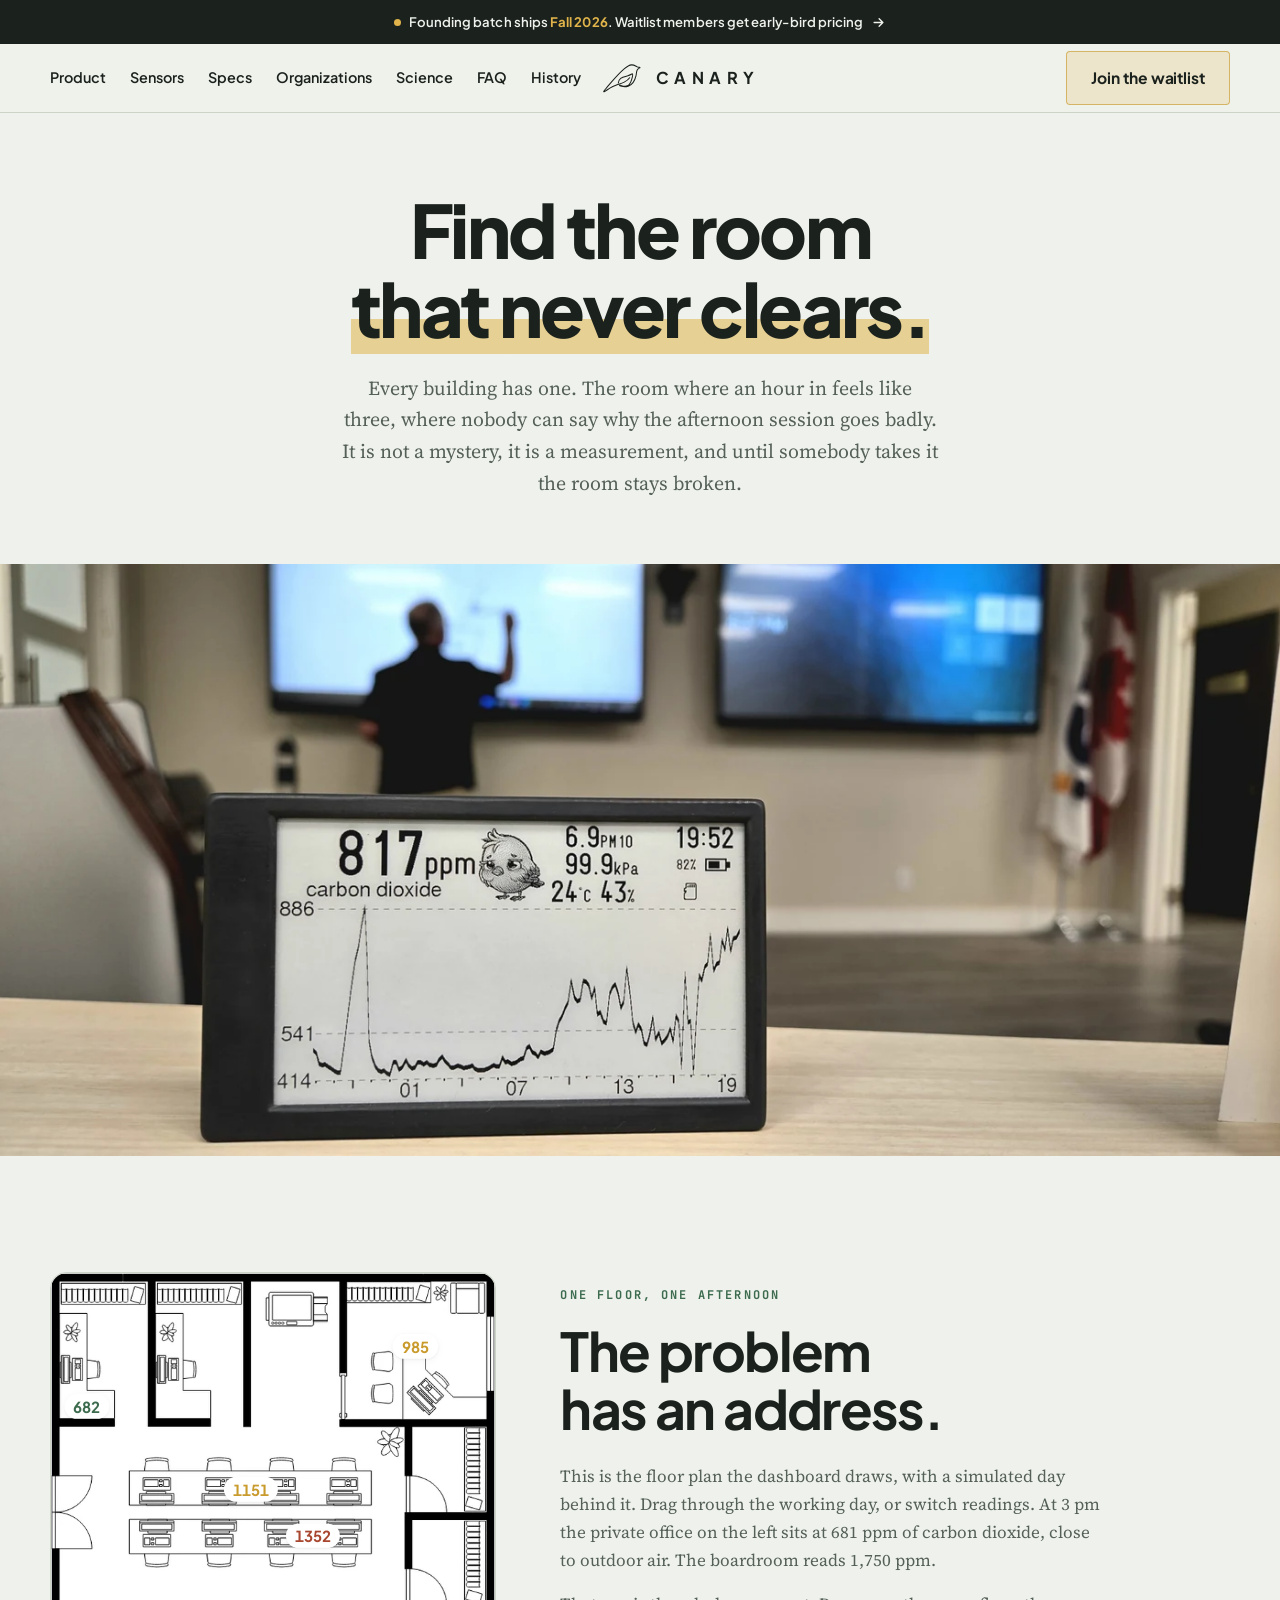
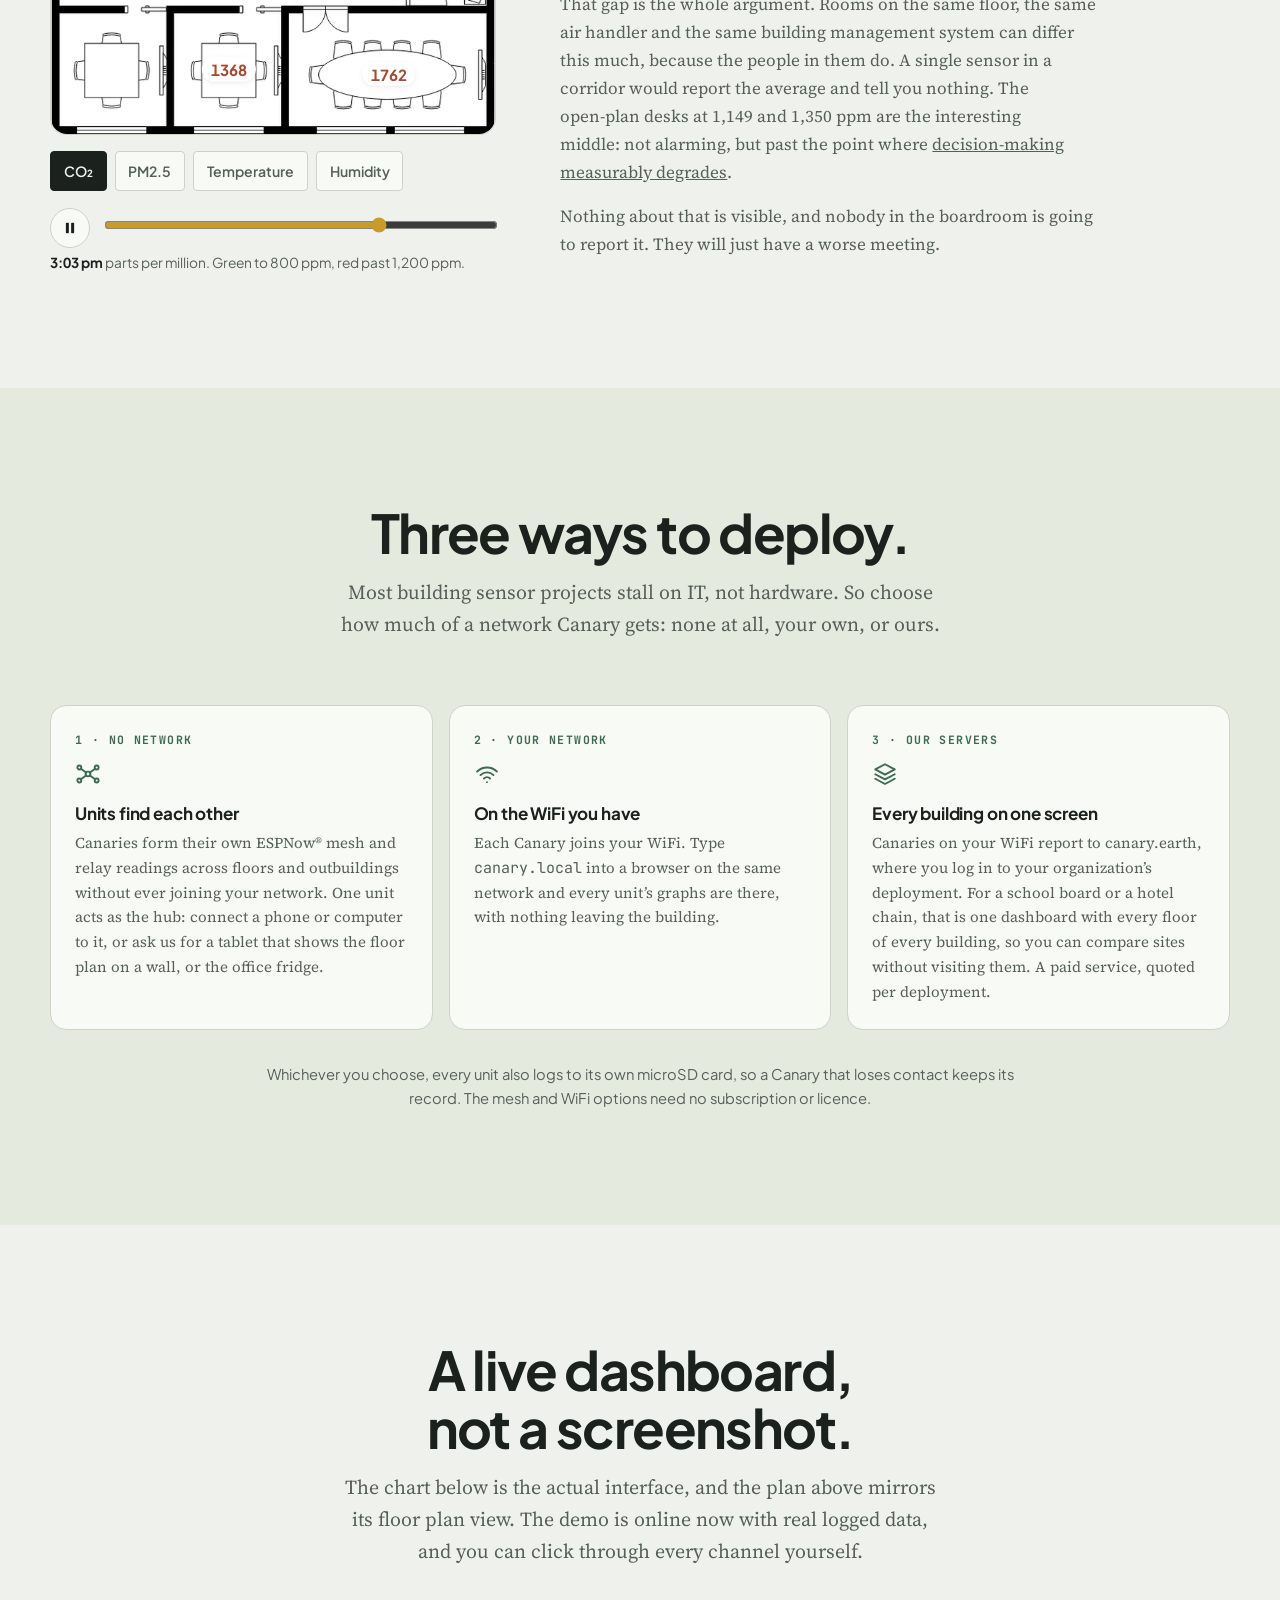
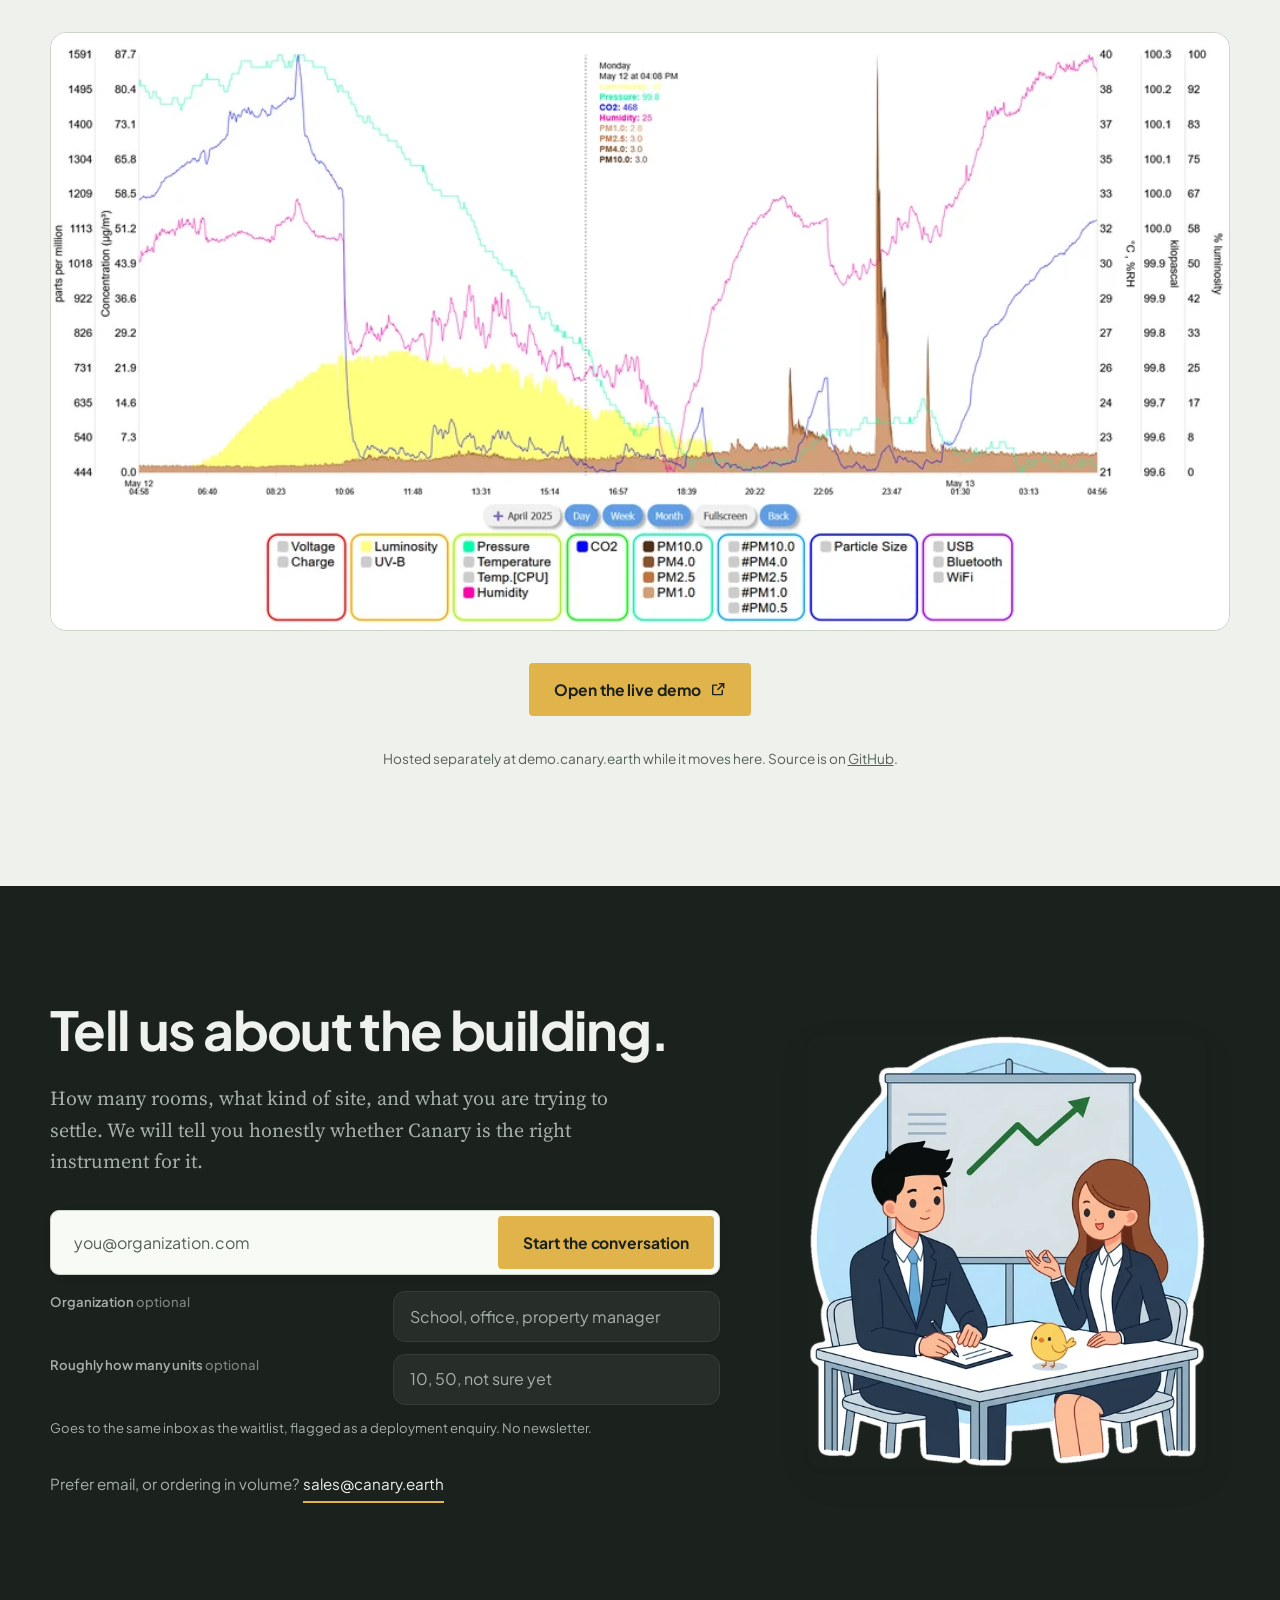
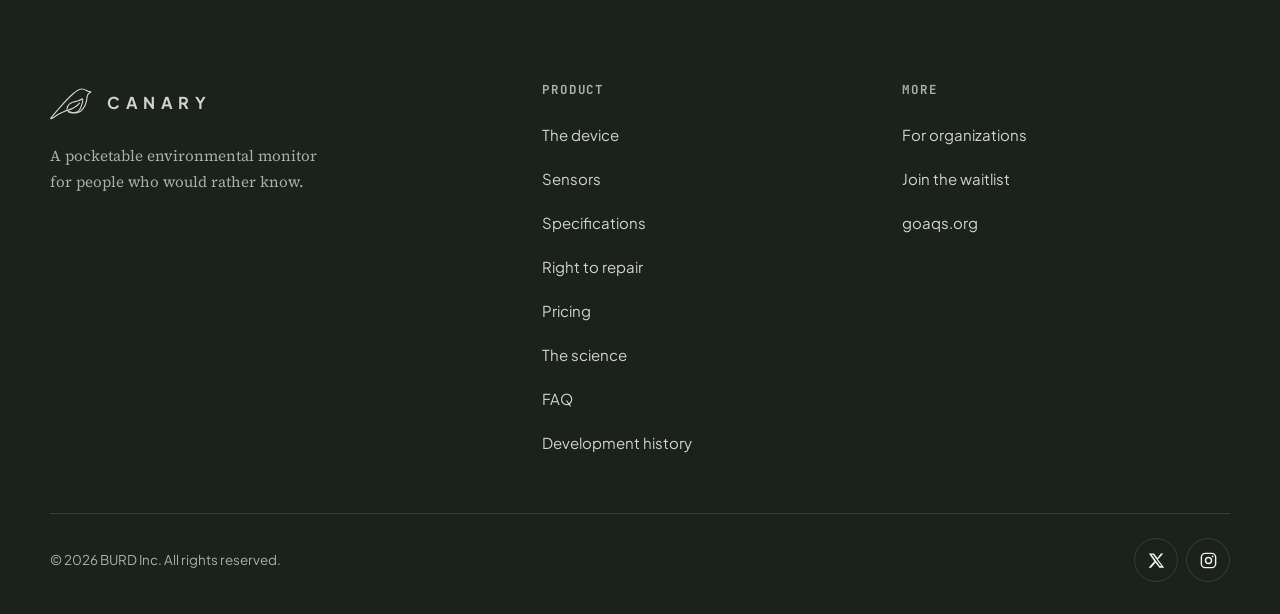
==== commit 86a54349: "Floor plan: the demo's ripple, and a day that plays itself Ten staggered rings per sensor, as the da" ====
--- a/business.html
+++ b/business.html
@@ -121,10 +121,16 @@
               <button class="plan-chip" type="button" data-channel="temp" aria-pressed="false">Temperature</button>
               <button class="plan-chip" type="button" data-channel="rh" aria-pressed="false">Humidity</button>
             </div>
-            <label class="plan-time">
-              <span class="visually-hidden">Time of day</span>
-              <input type="range" min="8" max="18" step="0.25" value="15" data-plan-time>
-            </label>
+            <div class="plan-time">
+              <button class="plan-play" type="button" data-plan-play aria-label="Pause the day">
+                <svg viewBox="0 0 24 24" width="18" height="18" fill="currentColor" aria-hidden="true" data-icon-pause><rect x="6.5" y="5" width="4" height="14" rx="1"/><rect x="13.5" y="5" width="4" height="14" rx="1"/></svg>
+                <svg viewBox="0 0 24 24" width="18" height="18" fill="currentColor" aria-hidden="true" data-icon-play hidden><path d="M8 5.2v13.6a1 1 0 0 0 1.5.9l11-6.8a1 1 0 0 0 0-1.7l-11-6.8A1 1 0 0 0 8 5.2z"/></svg>
+              </button>
+              <label class="plan-slider">
+                <span class="visually-hidden">Time of day</span>
+                <input type="range" min="8" max="18" step="0.05" value="15" data-plan-time>
+              </label>
+            </div>
             <p class="plan-readout"><b data-plan-clock>3:00 pm</b> <span data-plan-unit>parts per million</span></p>
           </div>
         </div>
--- a/assets/site.css
+++ b/assets/site.css
@@ -1079,28 +1079,36 @@
 .plan-img{ width:100%; height:auto; border-radius:var(--radius-lg) }
 .plan-pt{
   position:absolute; translate:-50% -50%; line-height:1;
-  font-family:var(--font-mono); font-size:clamp(.66rem, 2.1vw, .8rem); font-weight:700;
+  font-family:var(--font-display); font-size:clamp(.72rem, 2.3vw, .95rem); font-weight:700;
   --tone:var(--sage);
 }
 .plan-pt[data-level="warn"]{ --tone:var(--gold-deep) }
 .plan-pt[data-level="high"]{ --tone:var(--ember-deep) }
 .plan-val{
-  position:relative; z-index:1; display:block; padding:.28em .5em;
-  border-radius:999px; background:var(--paper); color:var(--tone);
-  box-shadow:0 0 0 1.5px var(--tone), var(--shadow-sm);
+  position:relative; z-index:1; display:block; padding:.3em .6em;
+  border-radius:999px; background:#fff; color:var(--tone);
+  box-shadow:var(--shadow-sm);
   font-variant-numeric:tabular-nums; white-space:nowrap;
 }
+/* The dashboard's ripple: identical rings on one long loop, each delayed a
+   little more than the last, so they leave the sensor in a steady stream.
+   The stack is sized per reading in site.js. */
 .plan-ripple{
   position:absolute; left:50%; top:50%; width:var(--ripple,3em); height:var(--ripple,3em);
-  translate:-50% -50%; border-radius:50%; background:var(--tone);
-  opacity:.16; transition:width 220ms var(--ease), height 220ms var(--ease);
-}
-.plan-ripple::after{
-  content:""; position:absolute; inset:0; border-radius:50%; background:var(--tone);
-  animation:plan-pulse 4.2s var(--ease) infinite;
-}
-@keyframes plan-pulse{ 0%{ transform:scale(.35); opacity:.45 } 100%{ transform:scale(1.25); opacity:0 } }
-@media (prefers-reduced-motion:reduce){ .plan-ripple::after{ animation:none; opacity:.2 } }
+  translate:-50% -50%; transition:width 220ms var(--ease), height 220ms var(--ease);
+}
+.plan-ring{
+  position:absolute; inset:0; border-radius:50%; background:var(--tone);
+  transform:scale(0); opacity:0; animation:plan-ripple 6s linear infinite;
+}
+@keyframes plan-ripple{
+  0%{ transform:scale(0); opacity:.5 }
+  100%{ transform:scale(1.1); opacity:0 }
+}
+@media (prefers-reduced-motion:reduce){
+  .plan-ring{ animation:none }
+  .plan-ring:first-child{ transform:scale(1); opacity:.18 }
+}
 
 .plan-controls{ margin-top:var(--s-4); line-height:1.5 }
 .plan-chips{ display:flex; flex-wrap:wrap; gap:var(--s-2) }
@@ -1113,8 +1121,16 @@
 }
 .plan-chip:hover{ border-color:var(--ink); color:var(--ink) }
 .plan-chip[aria-pressed="true"]{ background:var(--ink); border-color:var(--ink); color:var(--cream) }
-.plan-time{ display:block; margin-top:var(--s-4) }
-.plan-time input{ width:100%; accent-color:var(--gold-deep); min-height:32px; cursor:pointer }
+.plan-time{ display:flex; align-items:center; gap:var(--s-3); margin-top:var(--s-4) }
+.plan-play{
+  flex:none; display:inline-flex; align-items:center; justify-content:center;
+  width:40px; height:40px; cursor:pointer; color:var(--ink);
+  border:1.5px solid var(--line); border-radius:999px; background:var(--paper);
+  transition:border-color var(--dur) var(--ease), background var(--dur) var(--ease);
+}
+.plan-play:hover{ border-color:var(--ink); background:var(--cream-2) }
+.plan-slider{ flex:1 1 auto; min-width:0; display:block }
+.plan-slider input{ width:100%; accent-color:var(--gold-deep); min-height:32px; cursor:pointer }
 .plan-readout{
   margin-top:var(--s-1); font-family:var(--font-display); font-size:.86rem; color:var(--muted);
 }
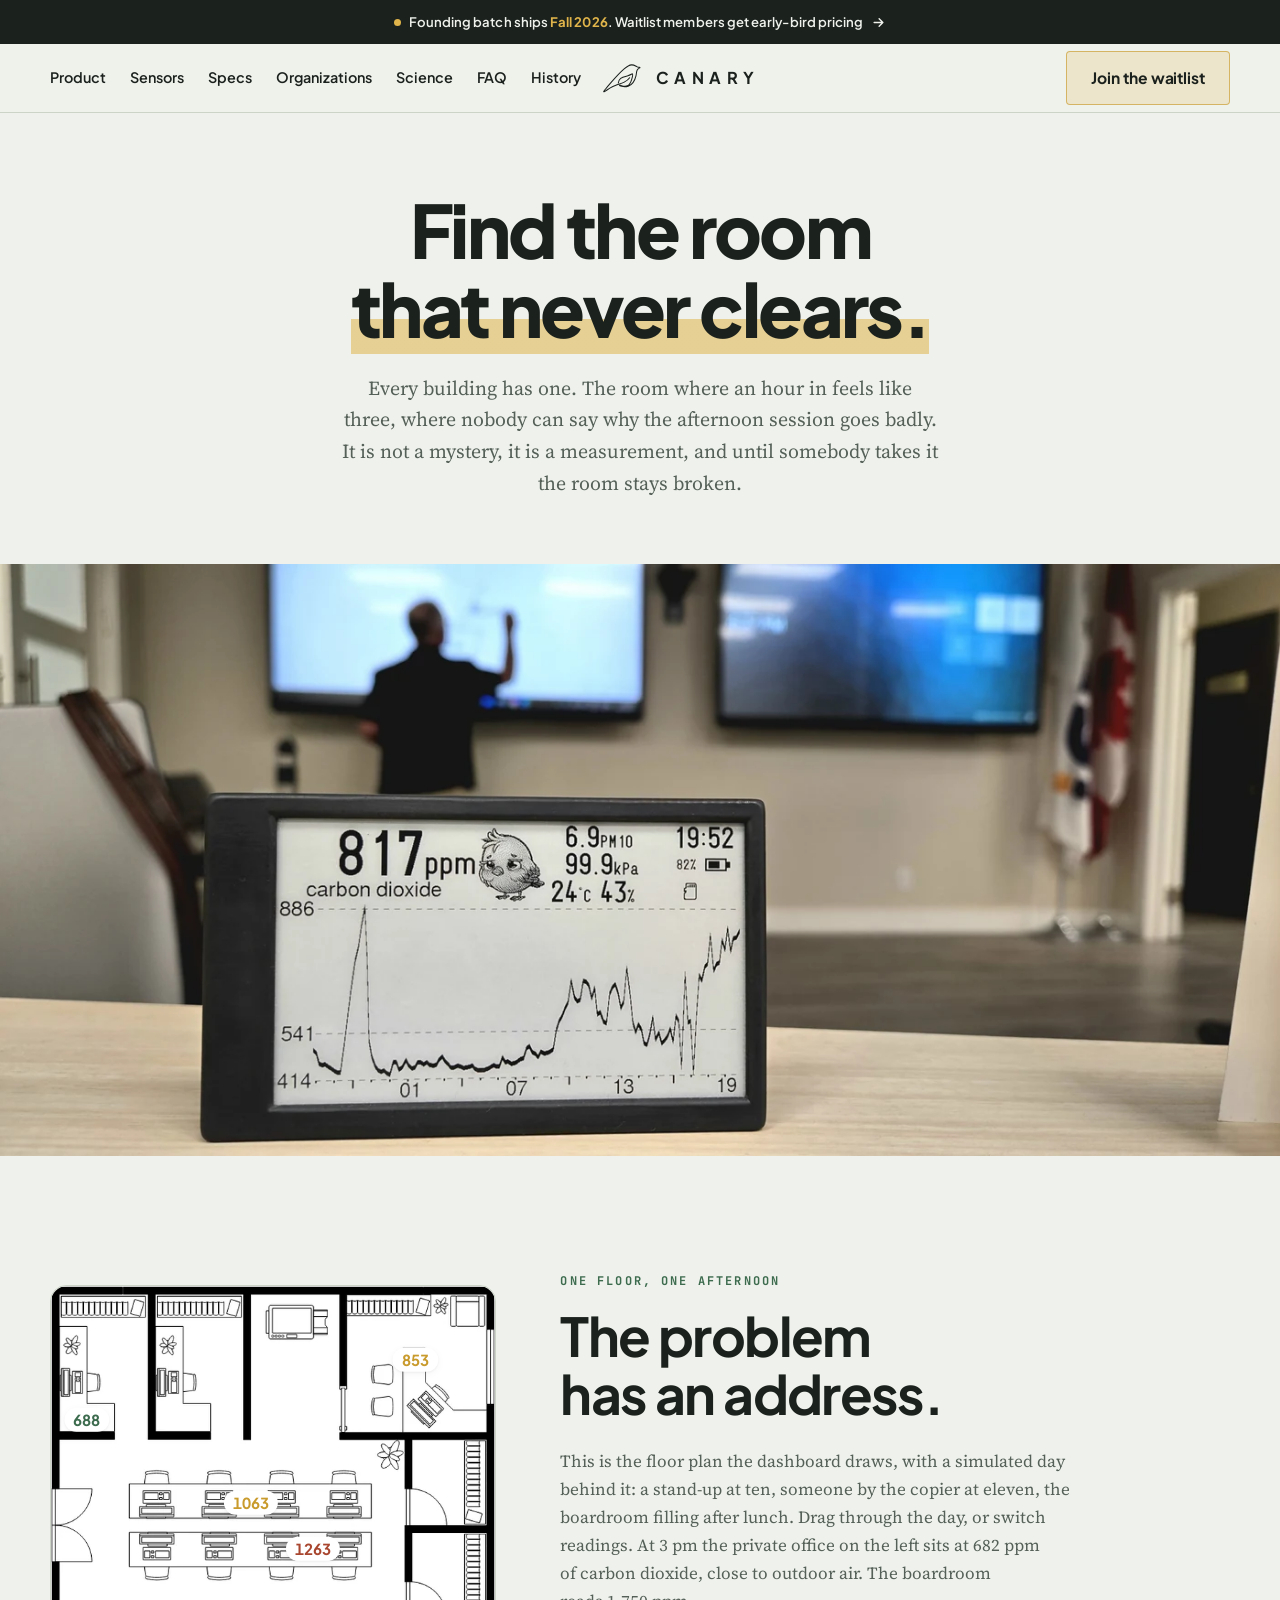
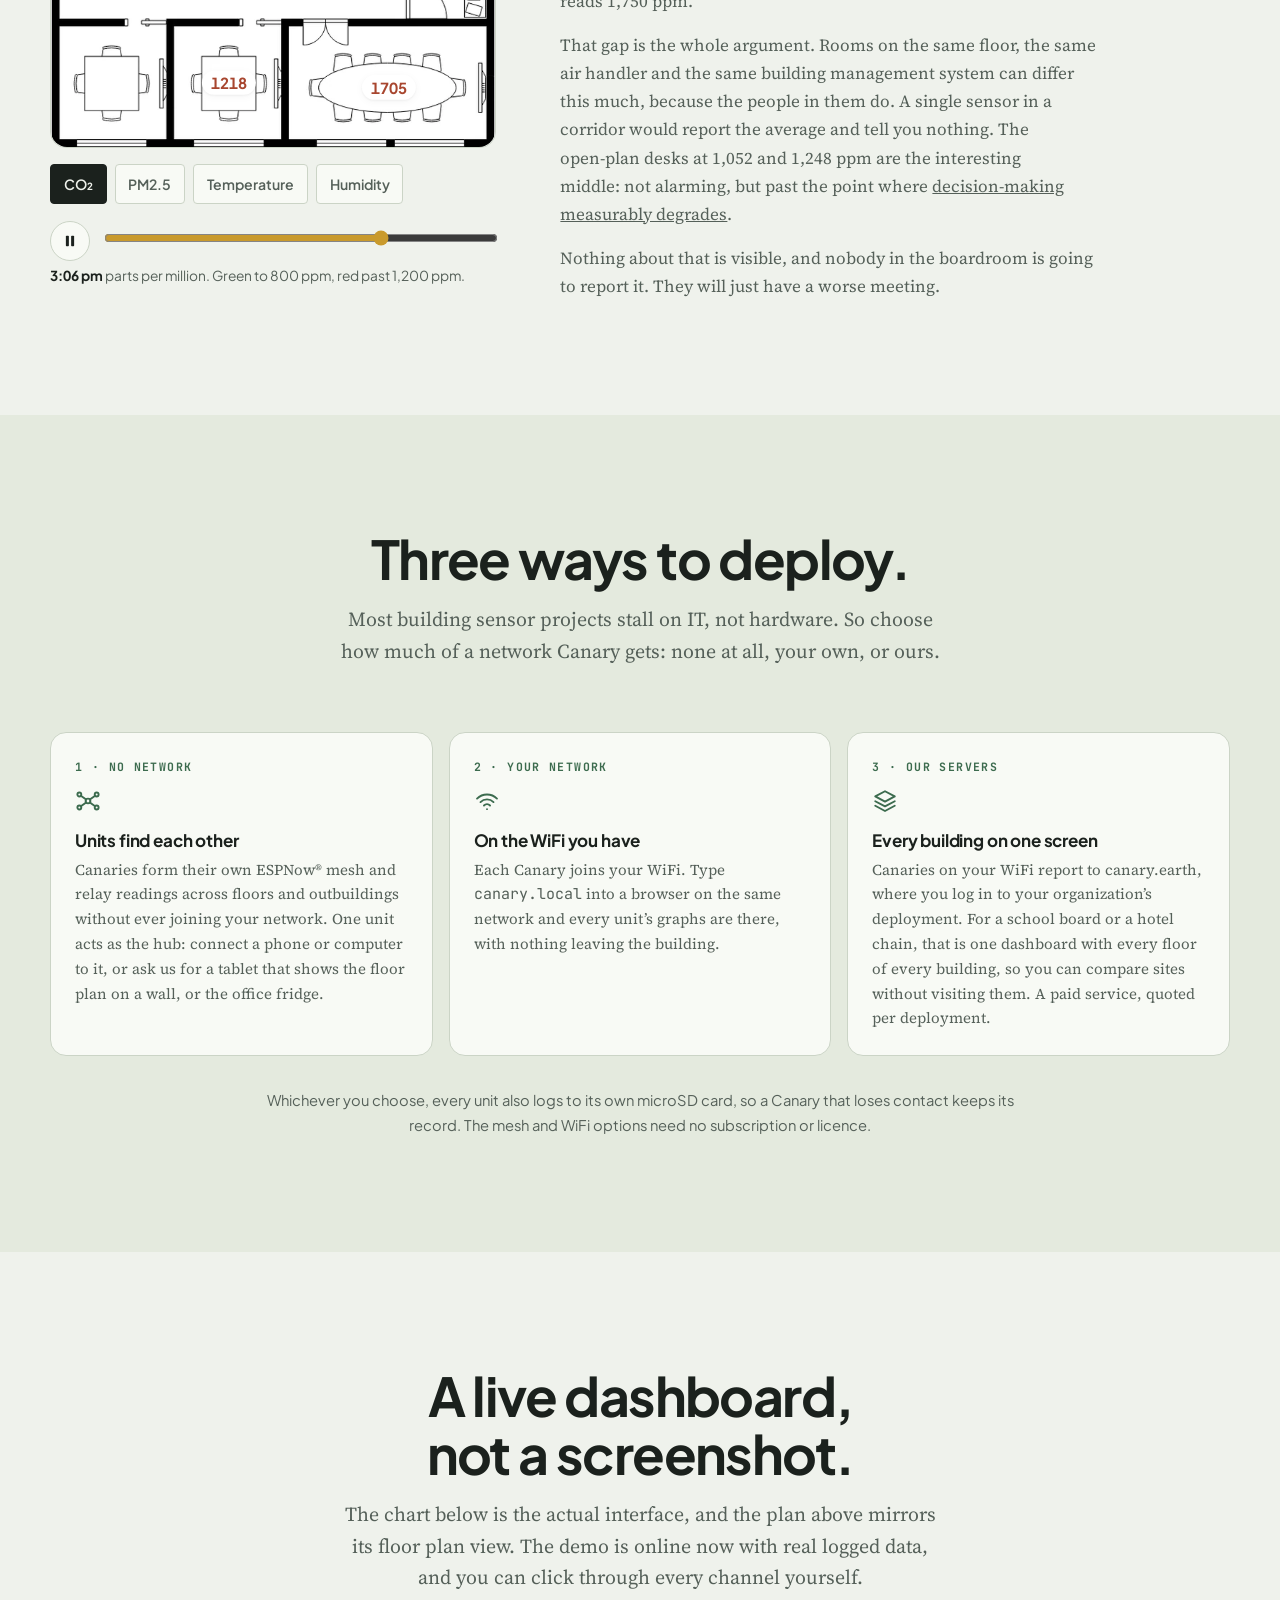
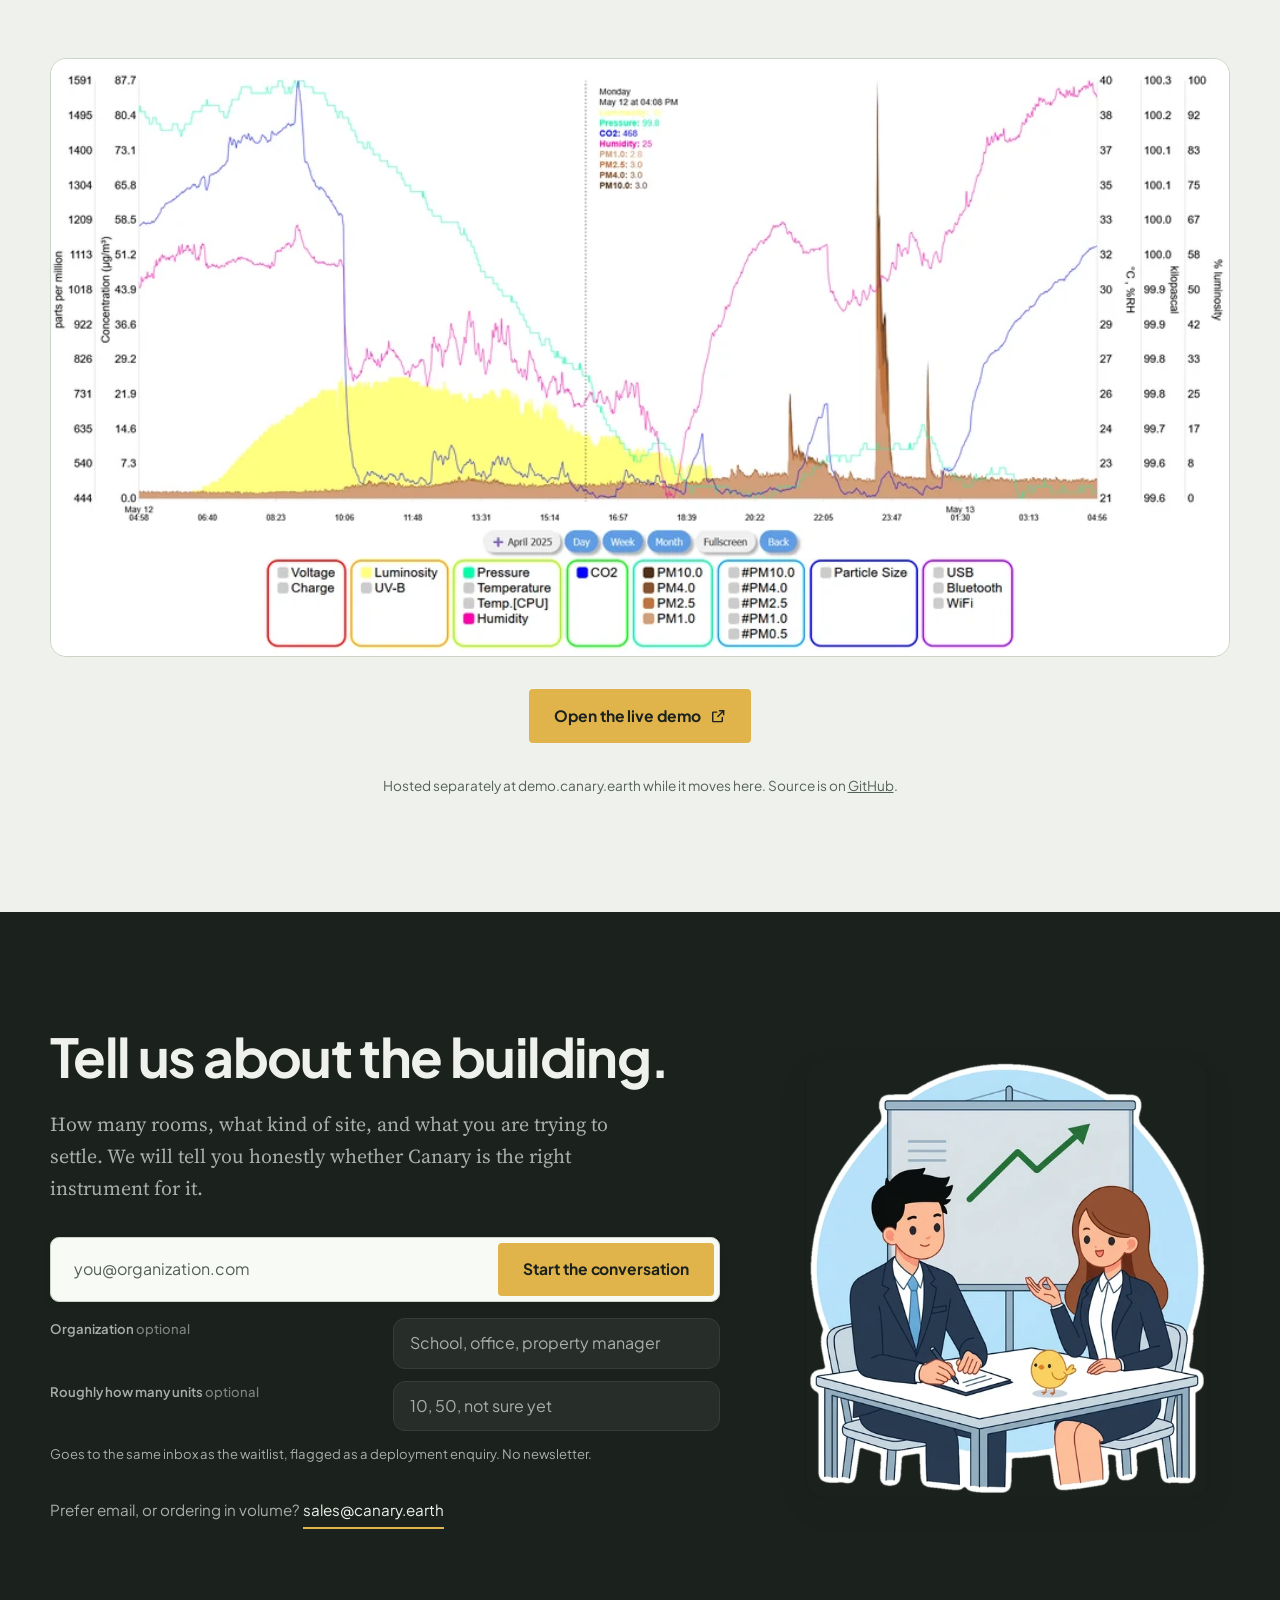
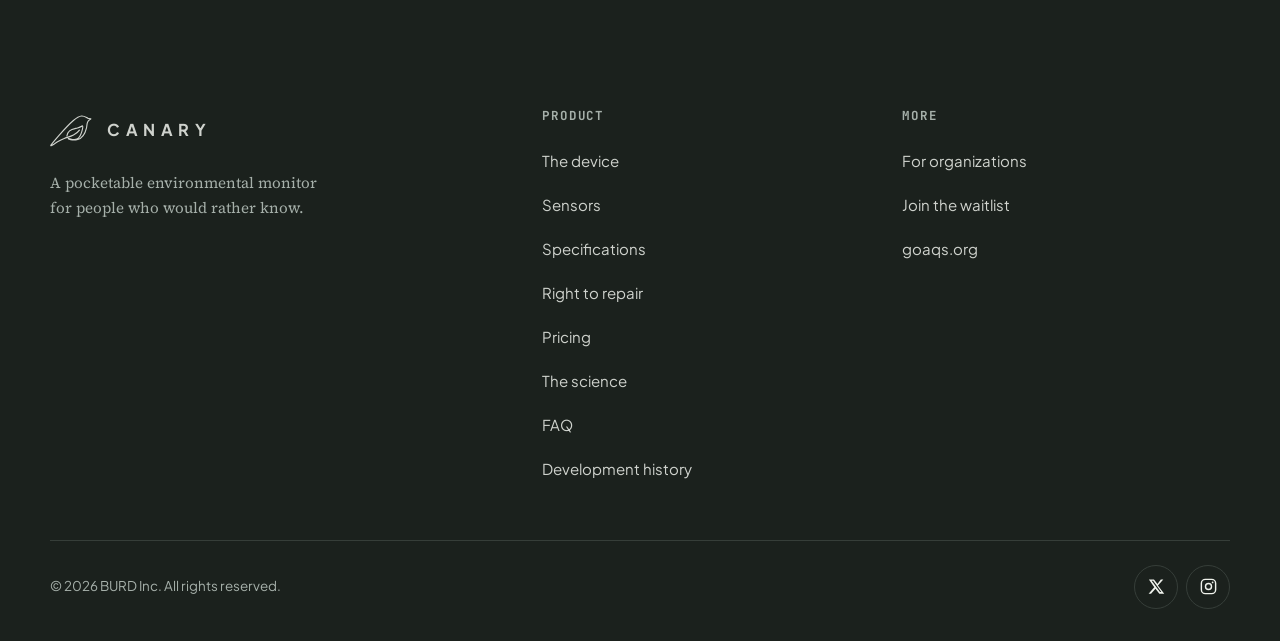
==== commit 6e213ded: "Floor plan: one moving source instead of per-room curves The demo's idea, kept: every reading is the" ====
--- a/business.html
+++ b/business.html
@@ -138,13 +138,14 @@
       <div class="sci-body">
         <p class="eyebrow">One floor, one afternoon</p>
         <h2 id="floorplan-h">The problem has an address.</h2>
-        <p>This is the floor plan the dashboard draws, with a simulated day behind it. Drag
-          through the working day, or switch readings. At 3&nbsp;pm the private office on the
-          left sits at 681&nbsp;ppm of carbon dioxide, close to outdoor air. The boardroom reads
+        <p>This is the floor plan the dashboard draws, with a simulated day behind it: a
+          stand&#8209;up at ten, someone by the copier at eleven, the boardroom filling after
+          lunch. Drag through the day, or switch readings. At 3&nbsp;pm the private office on the
+          left sits at 682&nbsp;ppm of carbon dioxide, close to outdoor air. The boardroom reads
           1,750&nbsp;ppm.</p>
         <p>That gap is the whole argument. Rooms on the same floor, the same air handler and the
           same building management system can differ this much, because the people in them do.
-          A single sensor in a corridor would report the average and tell you nothing. The open-plan desks at 1,149 and 1,350&nbsp;ppm are the interesting middle: not
+          A single sensor in a corridor would report the average and tell you nothing. The open-plan desks at 1,052 and 1,248&nbsp;ppm are the interesting middle: not
           alarming, but past the point where
           <a href="science.html#co2">decision-making measurably degrades</a>.</p>
         <p>Nothing about that is visible, and nobody in the boardroom is going to report it. They
--- a/assets/site.css
+++ b/assets/site.css
@@ -1102,7 +1102,8 @@
   transform:scale(0); opacity:0; animation:plan-ripple 6s linear infinite;
 }
 @keyframes plan-ripple{
-  0%{ transform:scale(0); opacity:.5 }
+  0%{ transform:scale(0); opacity:.62 }
+  70%{ opacity:.24 }
   100%{ transform:scale(1.1); opacity:0 }
 }
 @media (prefers-reduced-motion:reduce){
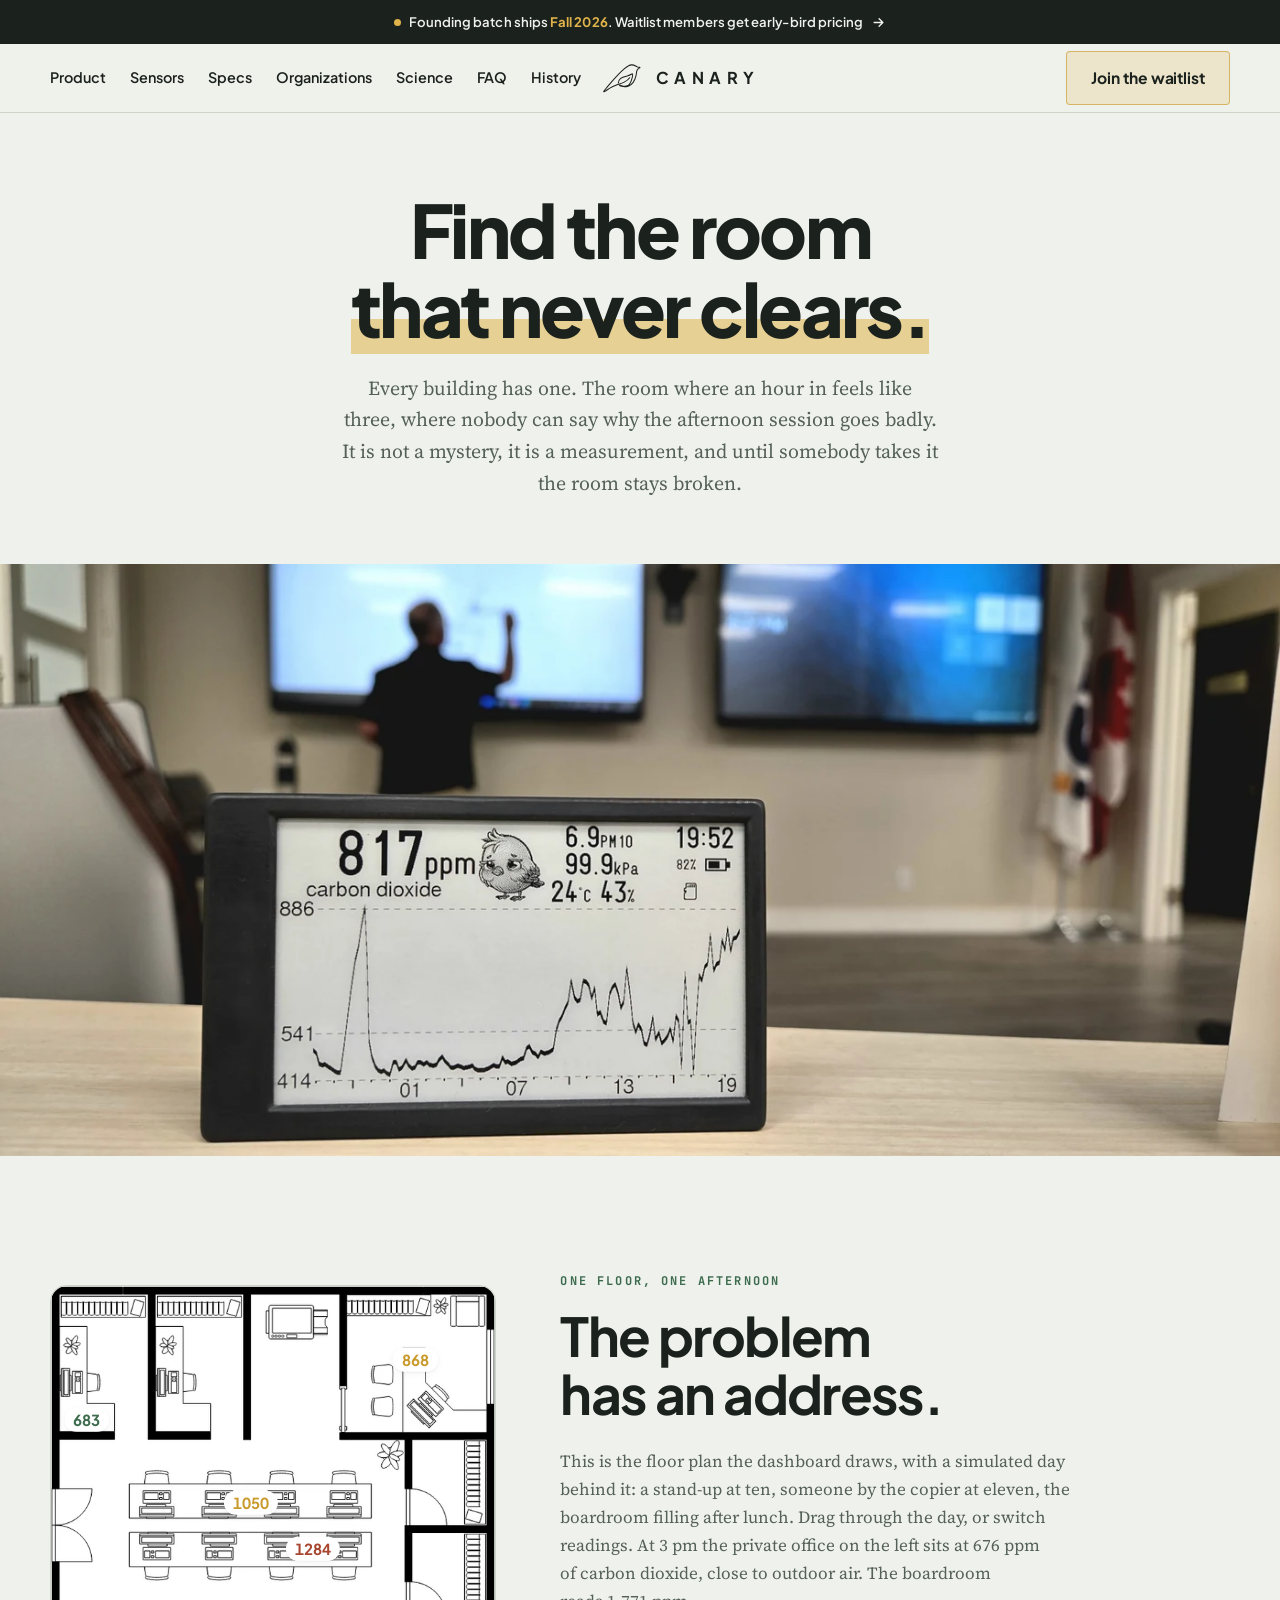
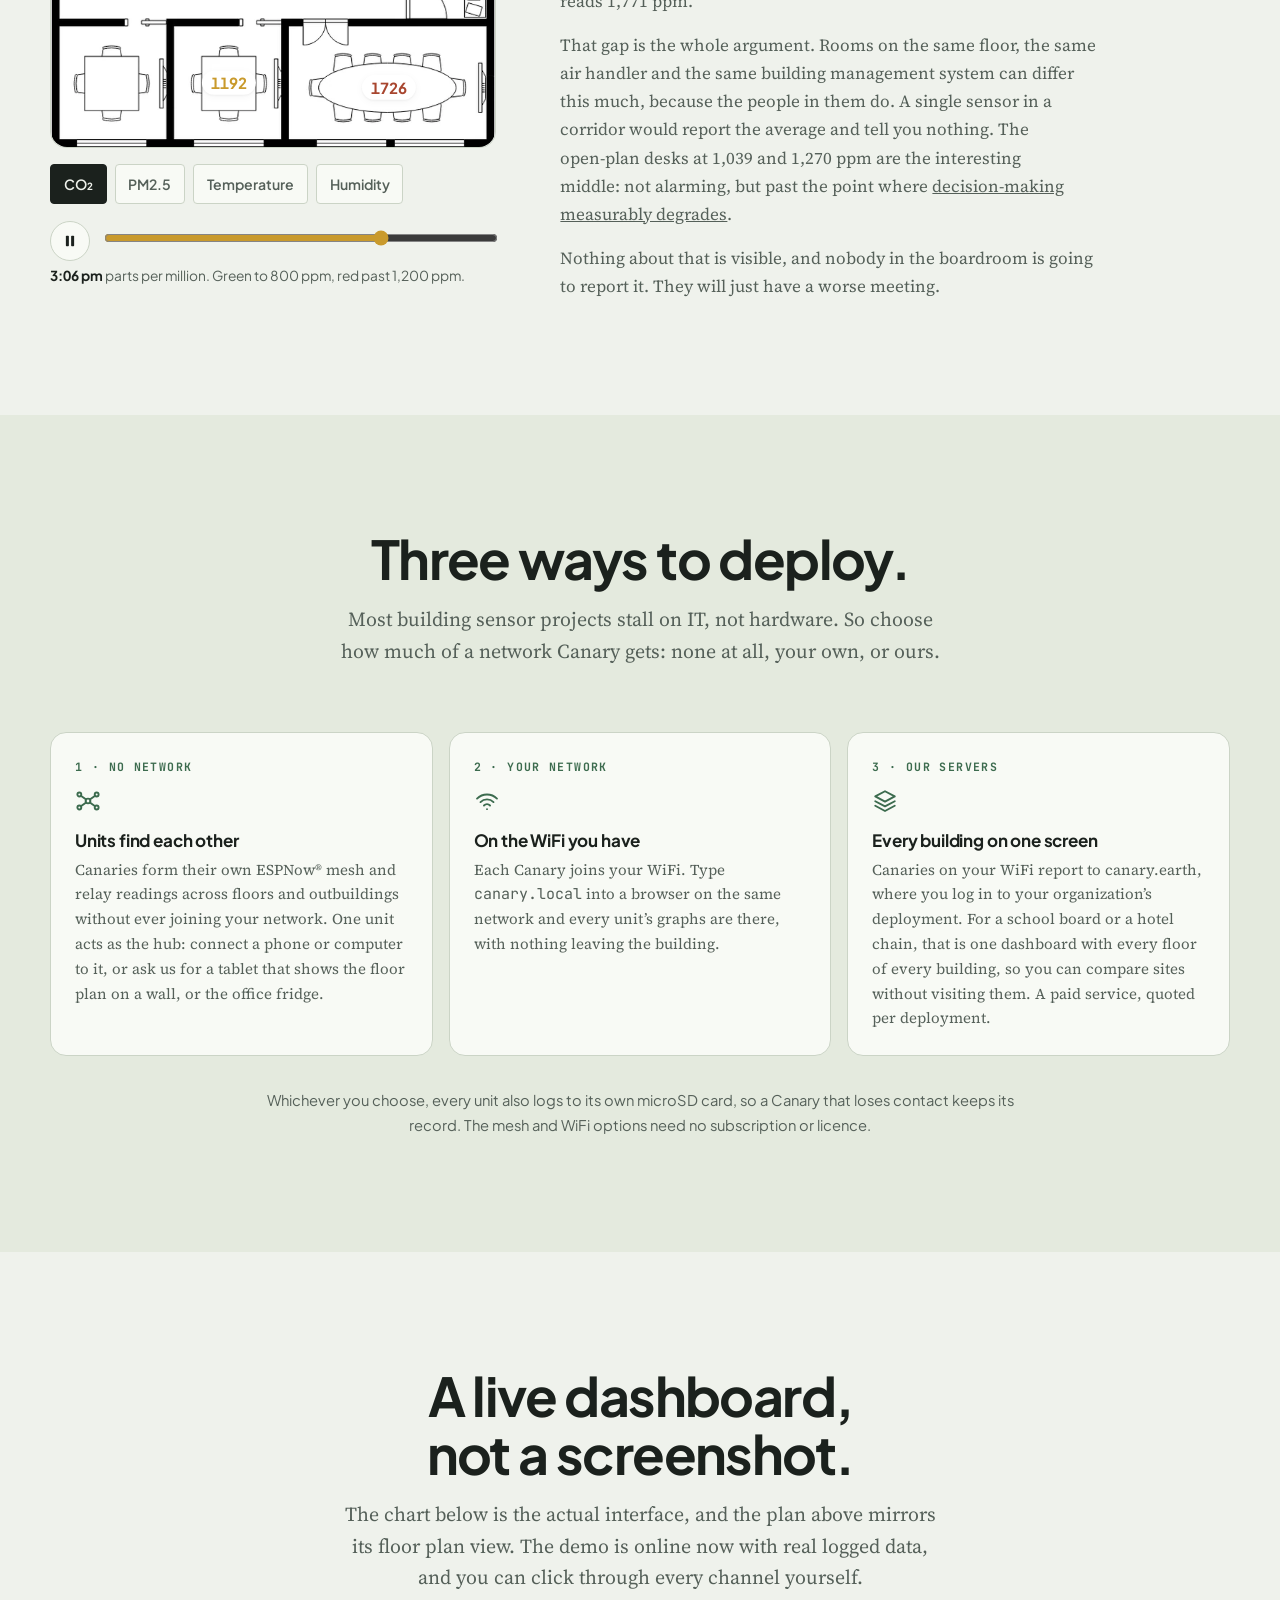
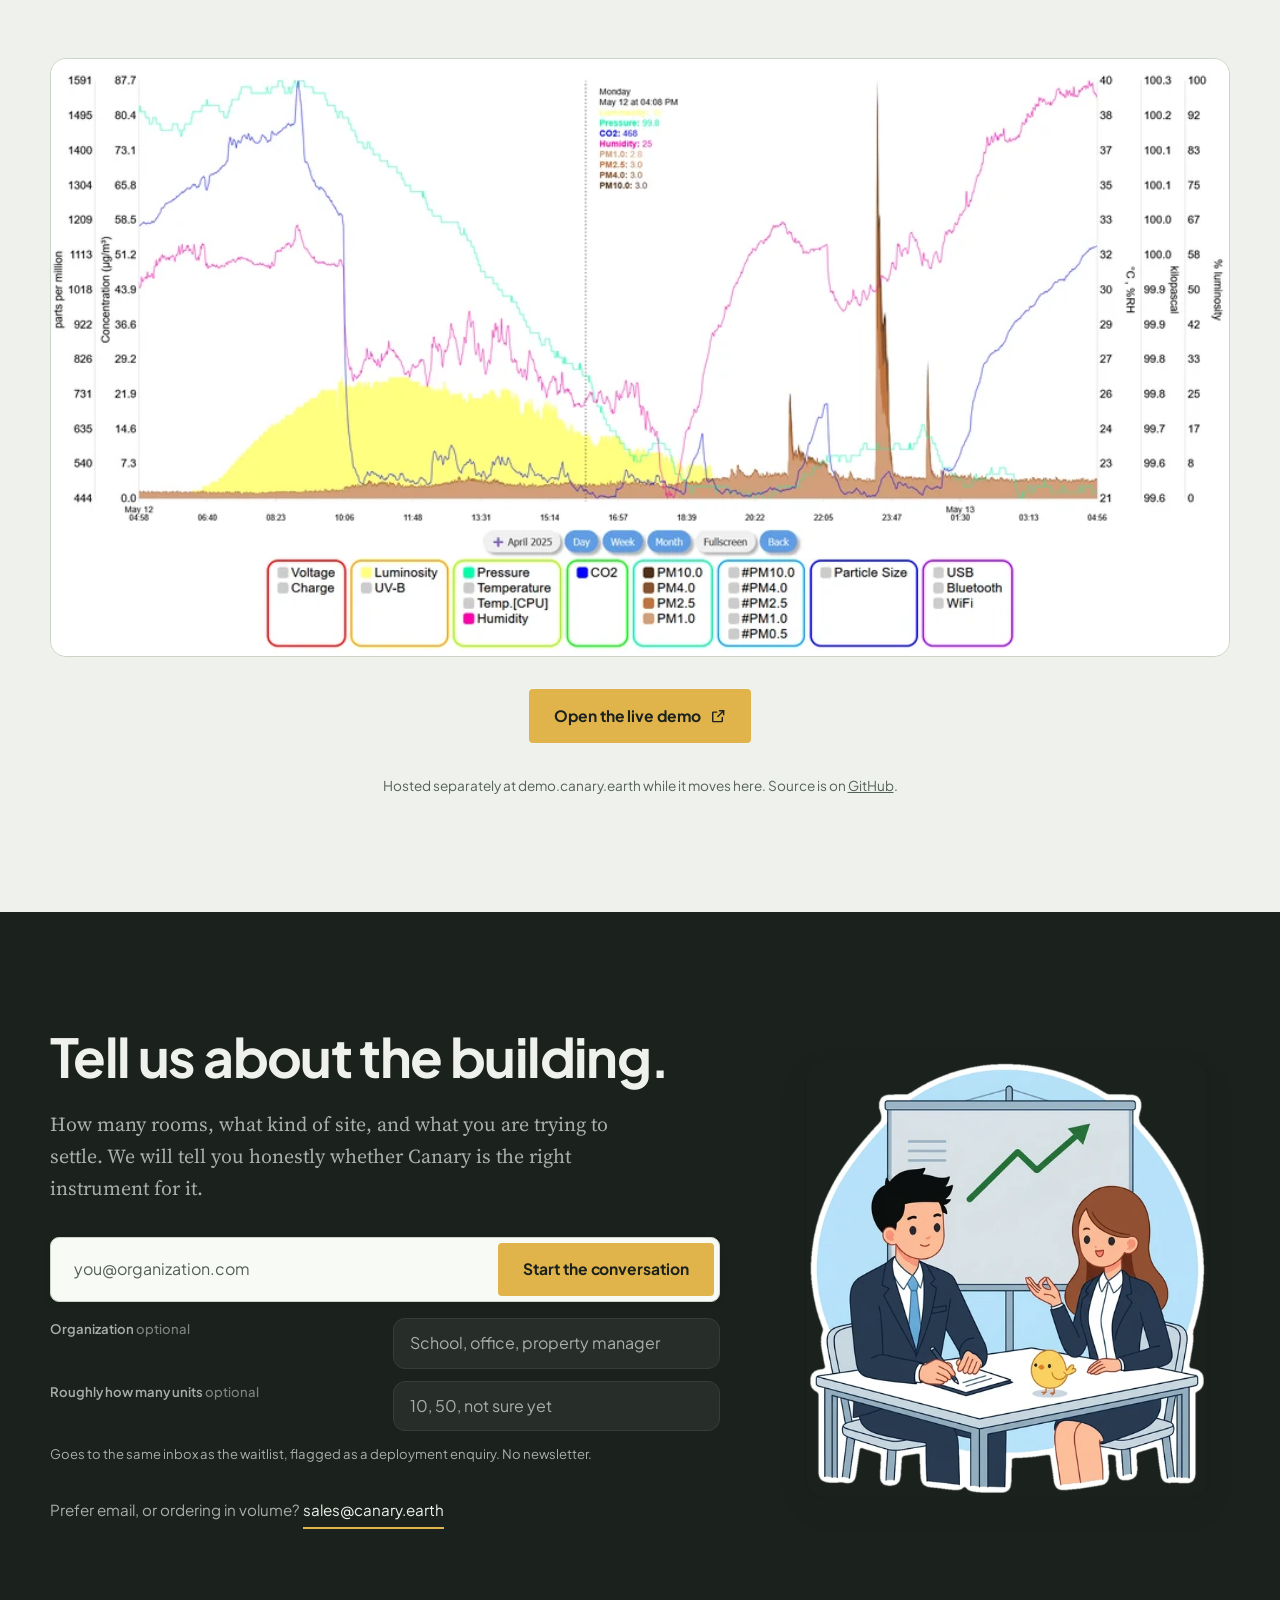
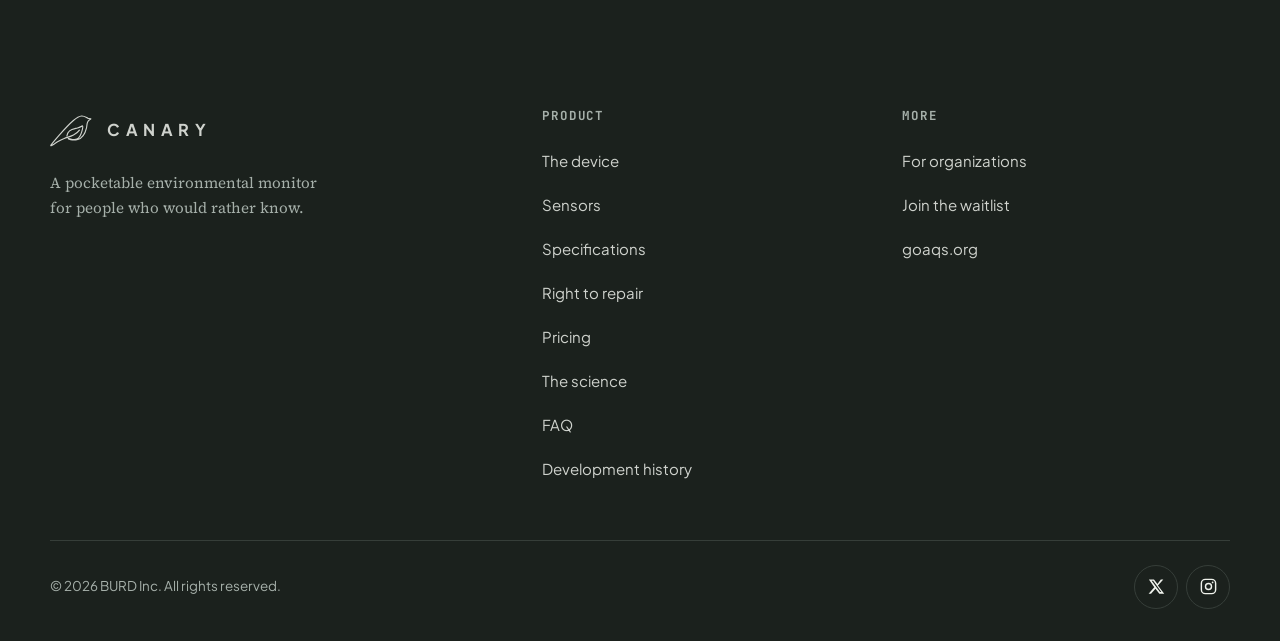
==== commit ab1e9bca: "Floor plan: give each sensor its own error An empty floor read 430 six times over, which no six real" ====
--- a/business.html
+++ b/business.html
@@ -141,11 +141,11 @@
         <p>This is the floor plan the dashboard draws, with a simulated day behind it: a
           stand&#8209;up at ten, someone by the copier at eleven, the boardroom filling after
           lunch. Drag through the day, or switch readings. At 3&nbsp;pm the private office on the
-          left sits at 682&nbsp;ppm of carbon dioxide, close to outdoor air. The boardroom reads
-          1,750&nbsp;ppm.</p>
+          left sits at 676&nbsp;ppm of carbon dioxide, close to outdoor air. The boardroom reads
+          1,771&nbsp;ppm.</p>
         <p>That gap is the whole argument. Rooms on the same floor, the same air handler and the
           same building management system can differ this much, because the people in them do.
-          A single sensor in a corridor would report the average and tell you nothing. The open-plan desks at 1,052 and 1,248&nbsp;ppm are the interesting middle: not
+          A single sensor in a corridor would report the average and tell you nothing. The open-plan desks at 1,039 and 1,270&nbsp;ppm are the interesting middle: not
           alarming, but past the point where
           <a href="science.html#co2">decision-making measurably degrades</a>.</p>
         <p>Nothing about that is visible, and nobody in the boardroom is going to report it. They
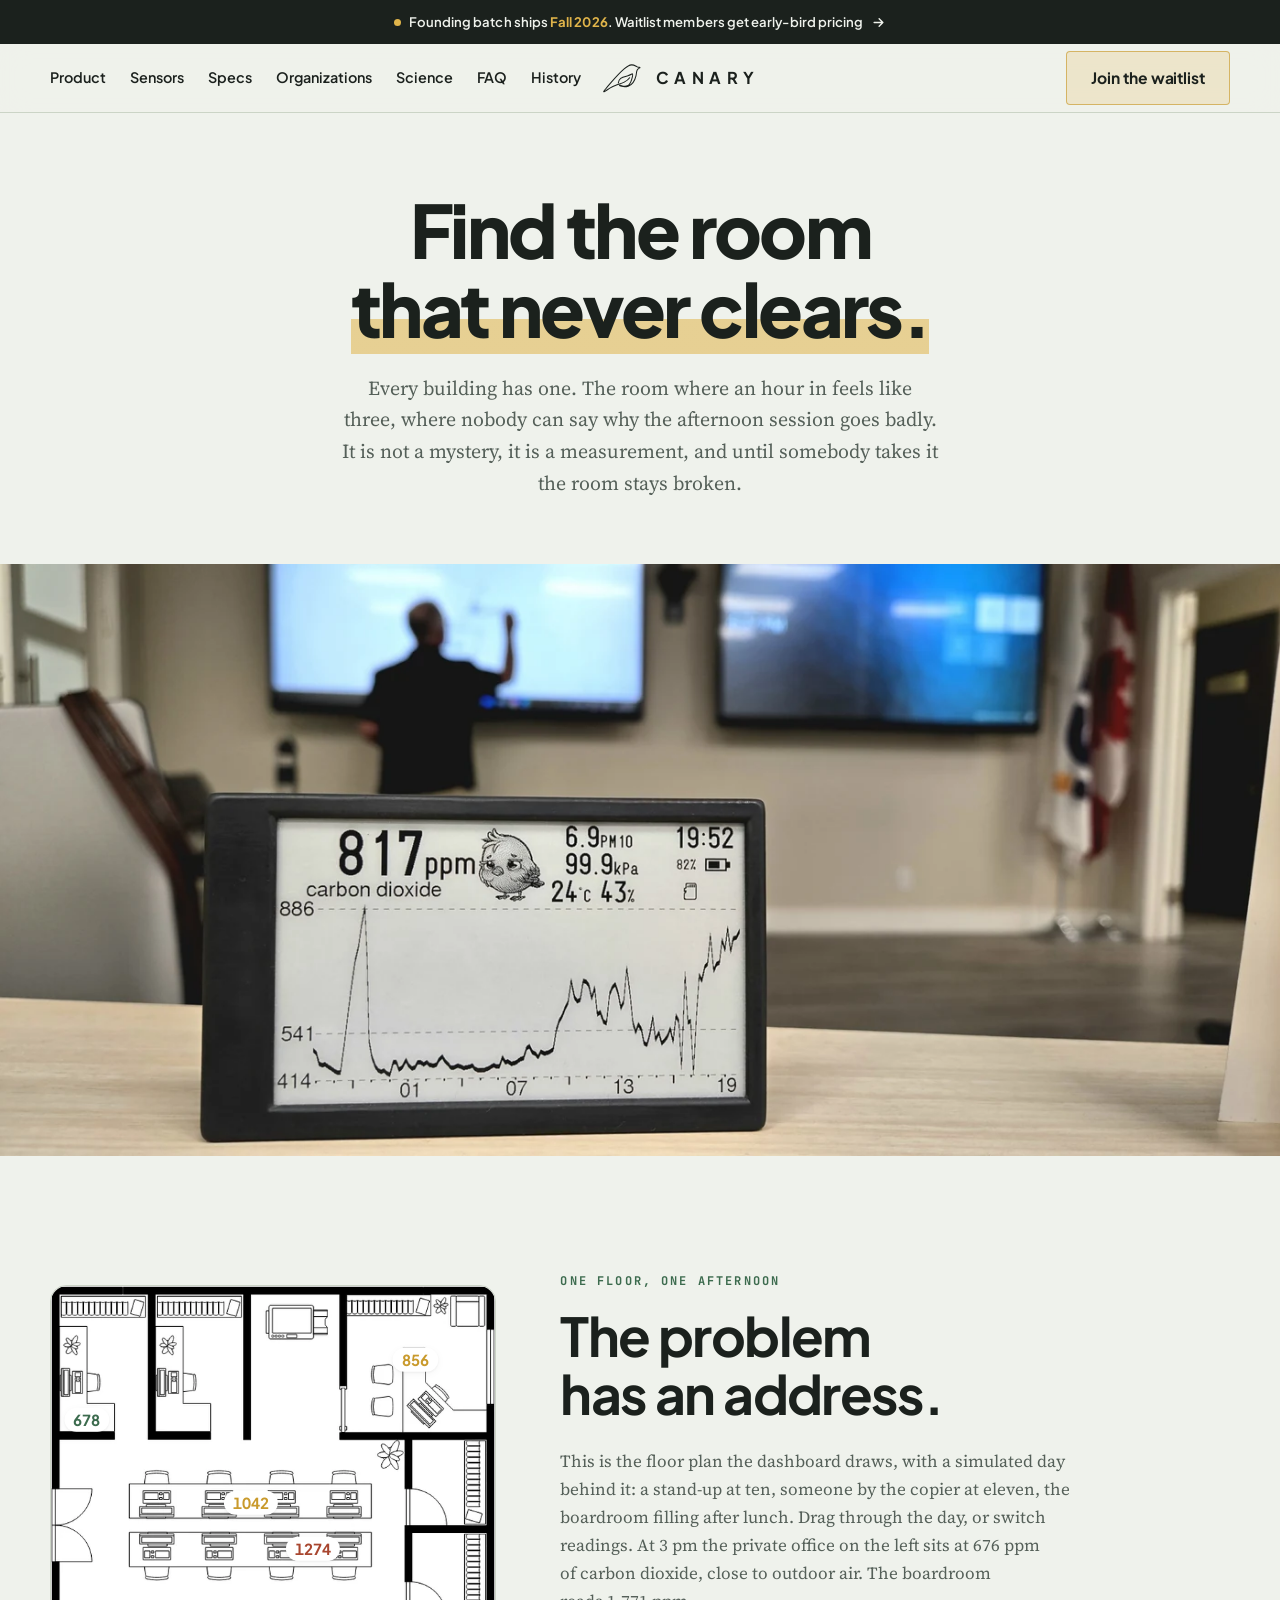
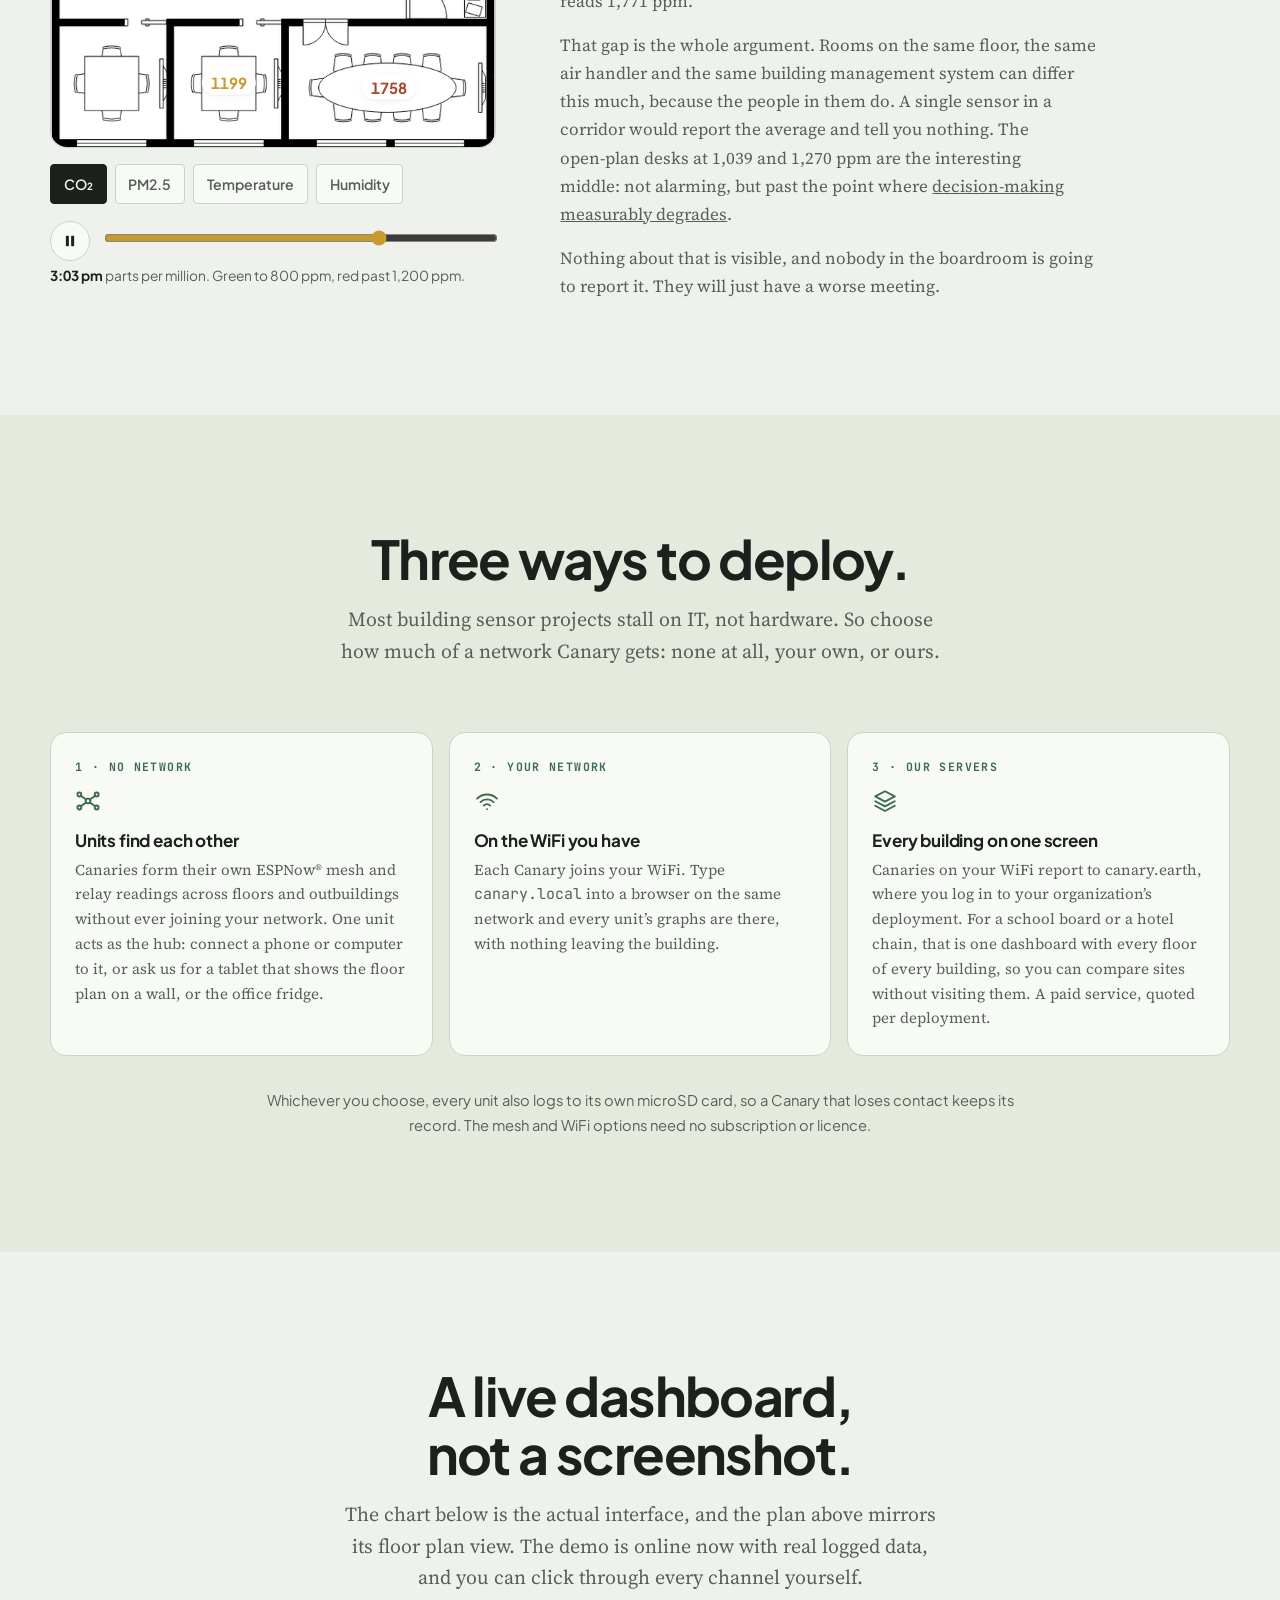
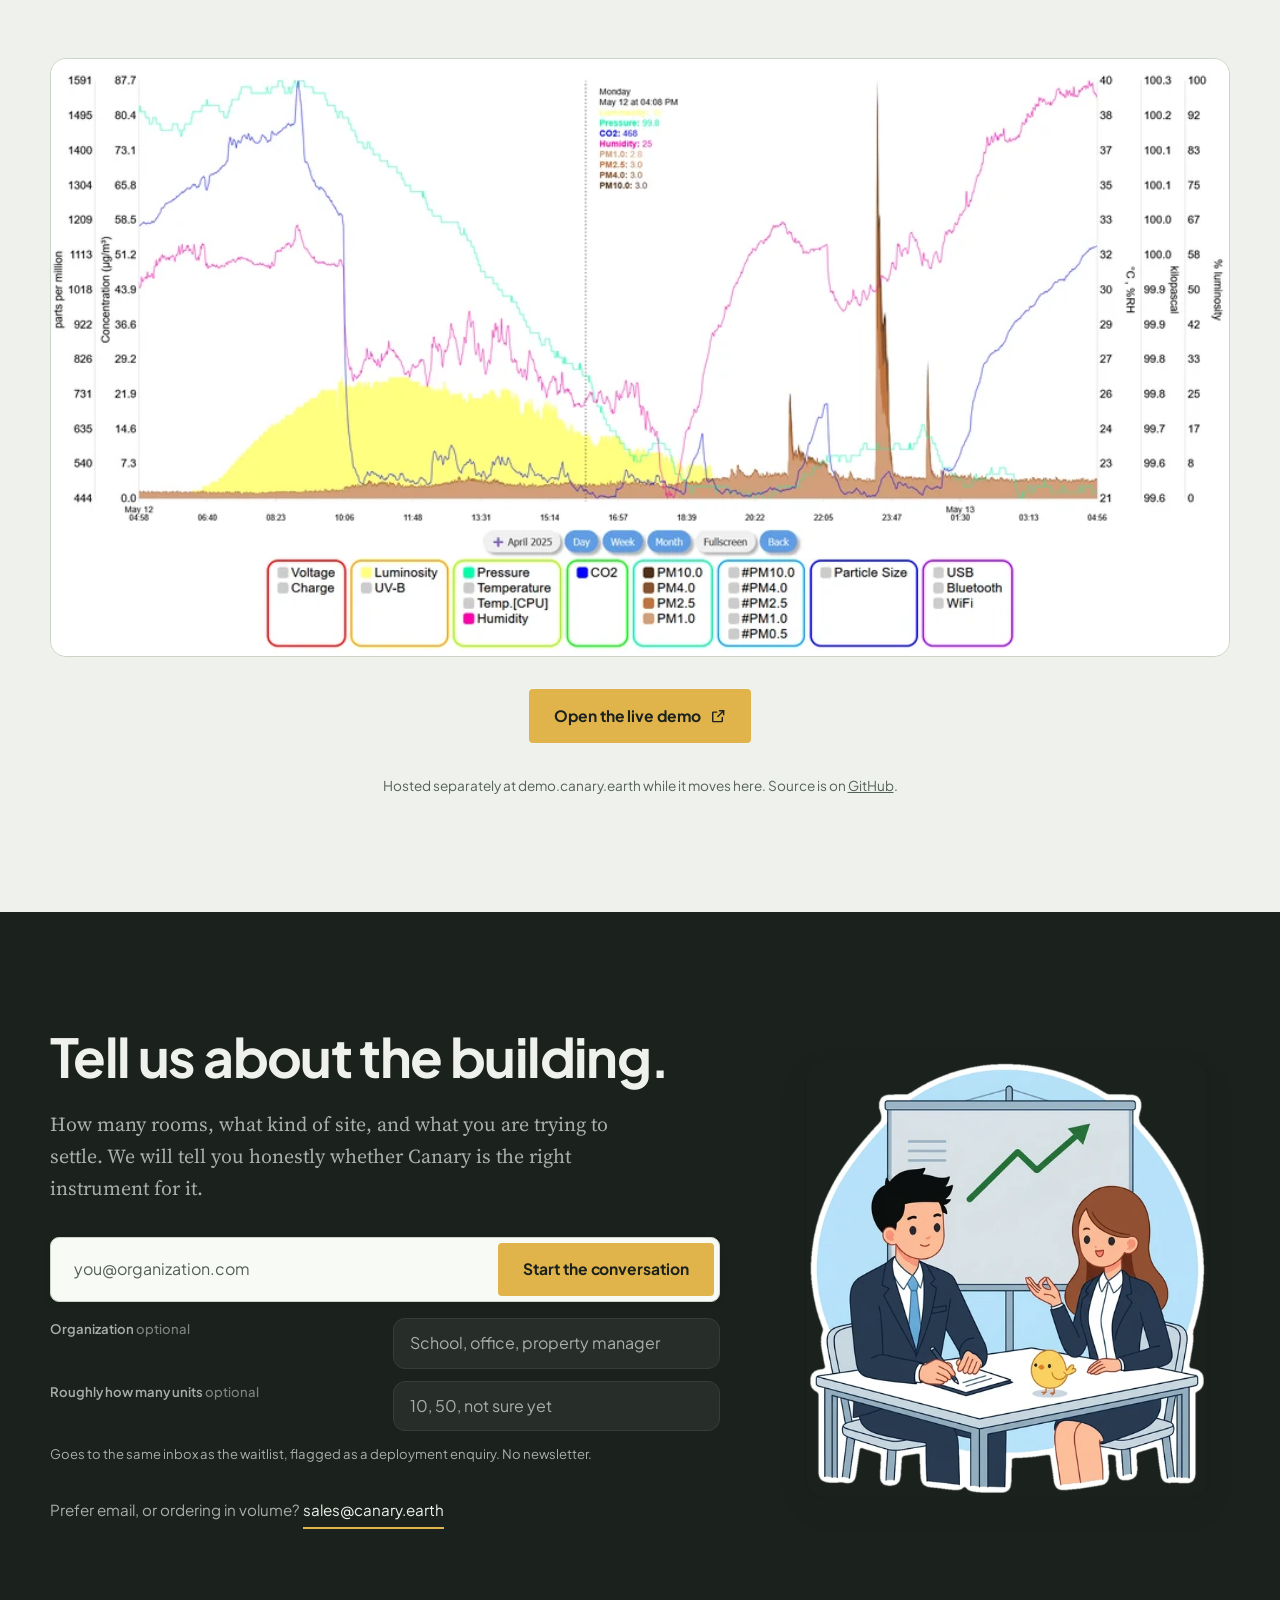
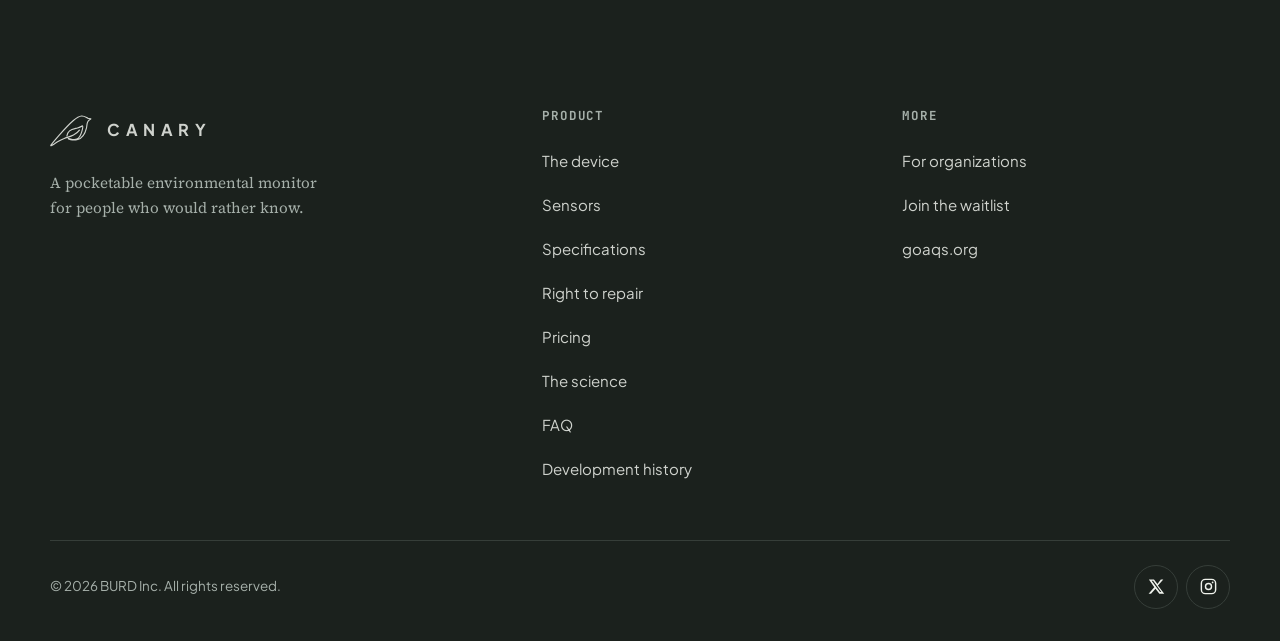
==== commit b4c12b76: "Floor plan: smooth slider, and a source per story The range had a 0.05 step while a tick advanced 0." ====
--- a/business.html
+++ b/business.html
@@ -128,7 +128,9 @@
               </button>
               <label class="plan-slider">
                 <span class="visually-hidden">Time of day</span>
-                <input type="range" min="8" max="18" step="0.05" value="15" data-plan-time>
+                <!-- step="any": the day advances by fractions of a step every
+                     tick, and a stepped slider would stutter between them. -->
+                <input type="range" min="8" max="18" step="any" value="15" data-plan-time>
               </label>
             </div>
             <p class="plan-readout"><b data-plan-clock>3:00 pm</b> <span data-plan-unit>parts per million</span></p>
--- a/assets/site.css
+++ b/assets/site.css
@@ -1095,7 +1095,7 @@
    The stack is sized per reading in site.js. */
 .plan-ripple{
   position:absolute; left:50%; top:50%; width:var(--ripple,3em); height:var(--ripple,3em);
-  translate:-50% -50%; transition:width 220ms var(--ease), height 220ms var(--ease);
+  translate:-50% -50%;
 }
 .plan-ring{
   position:absolute; inset:0; border-radius:50%; background:var(--tone);
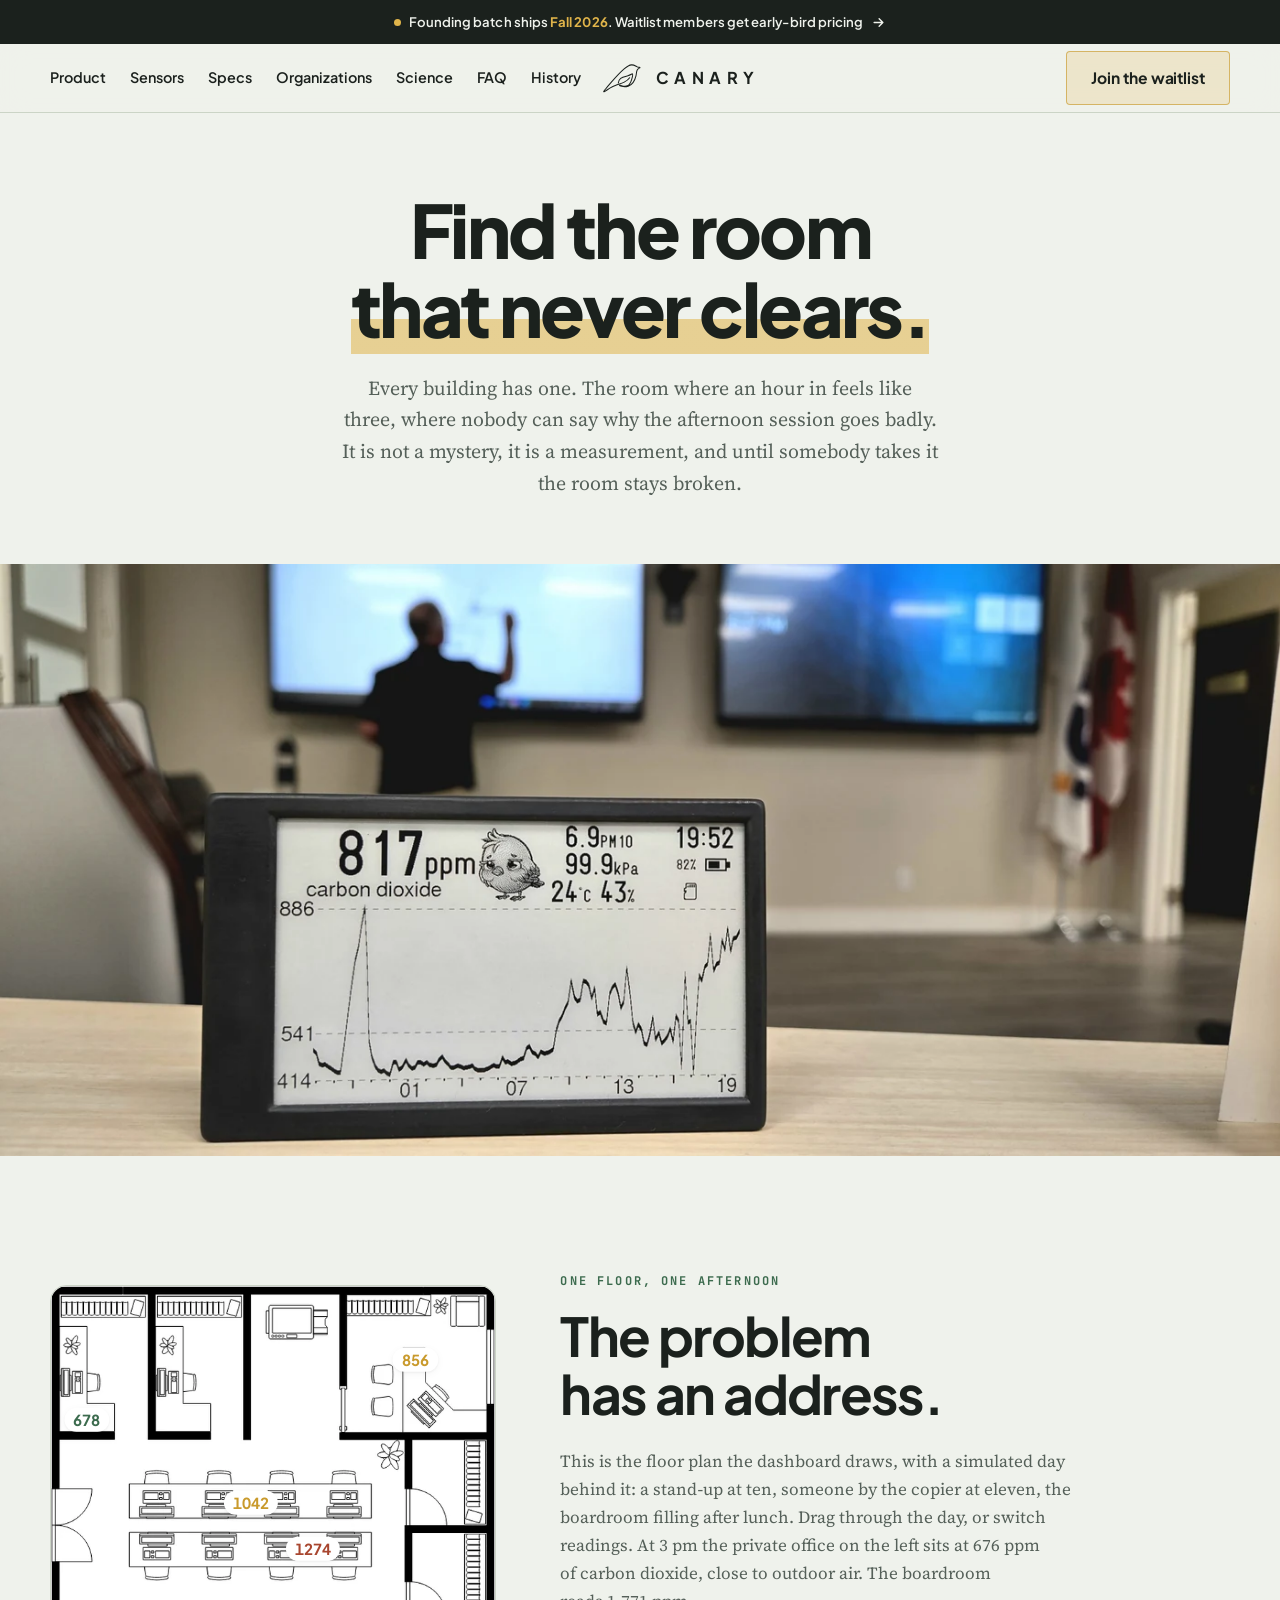
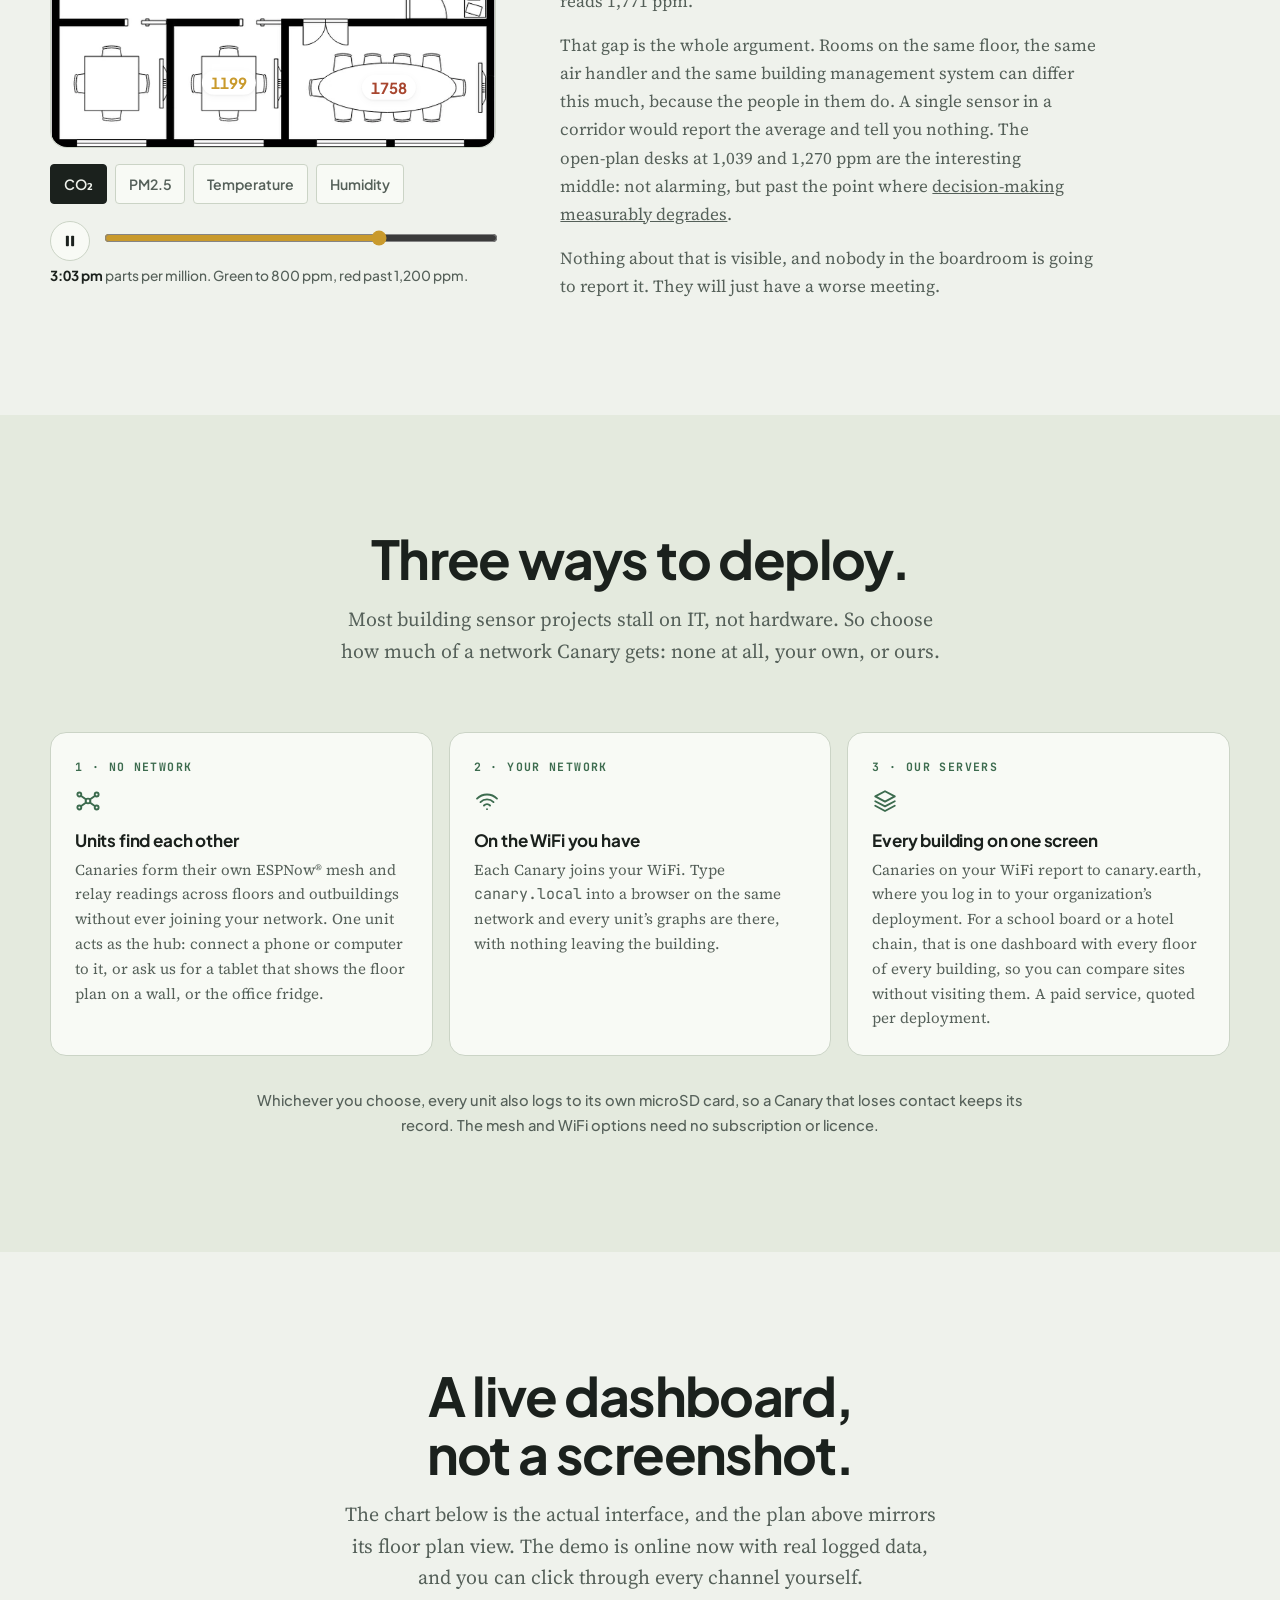
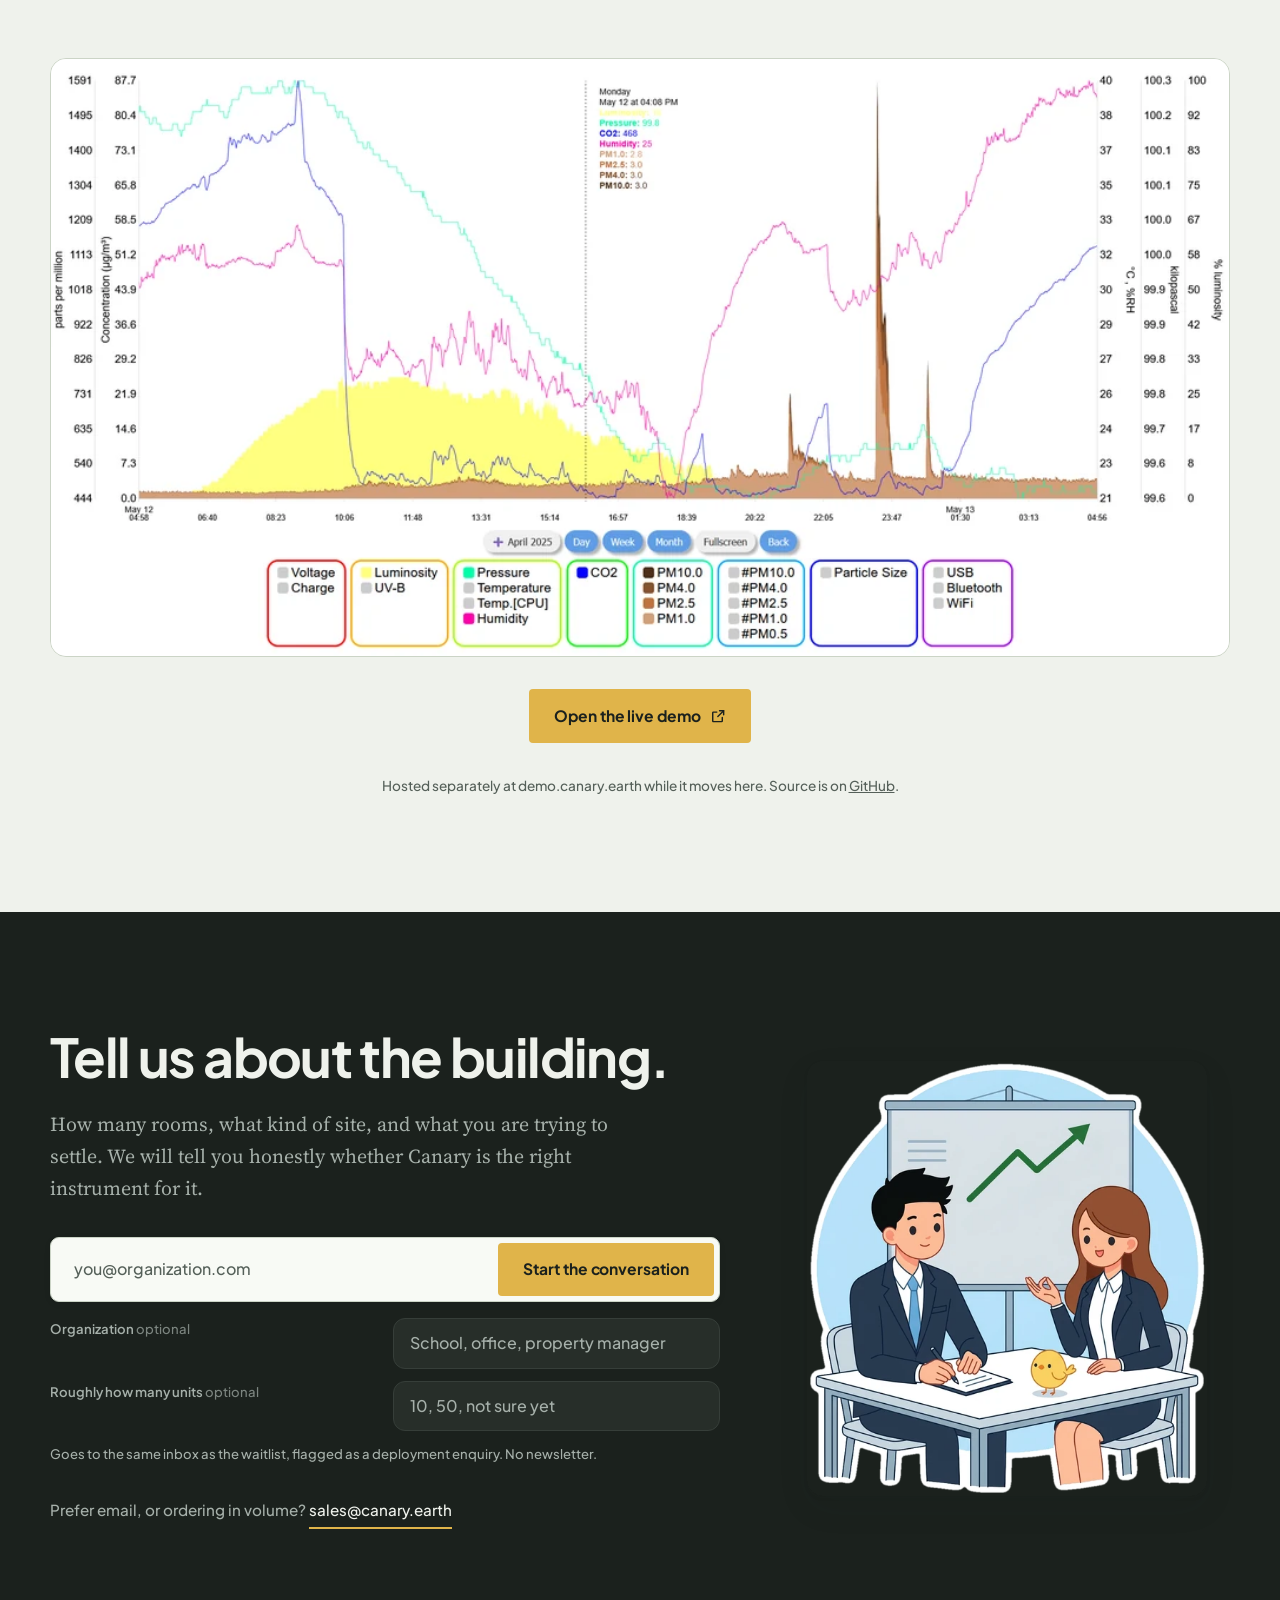
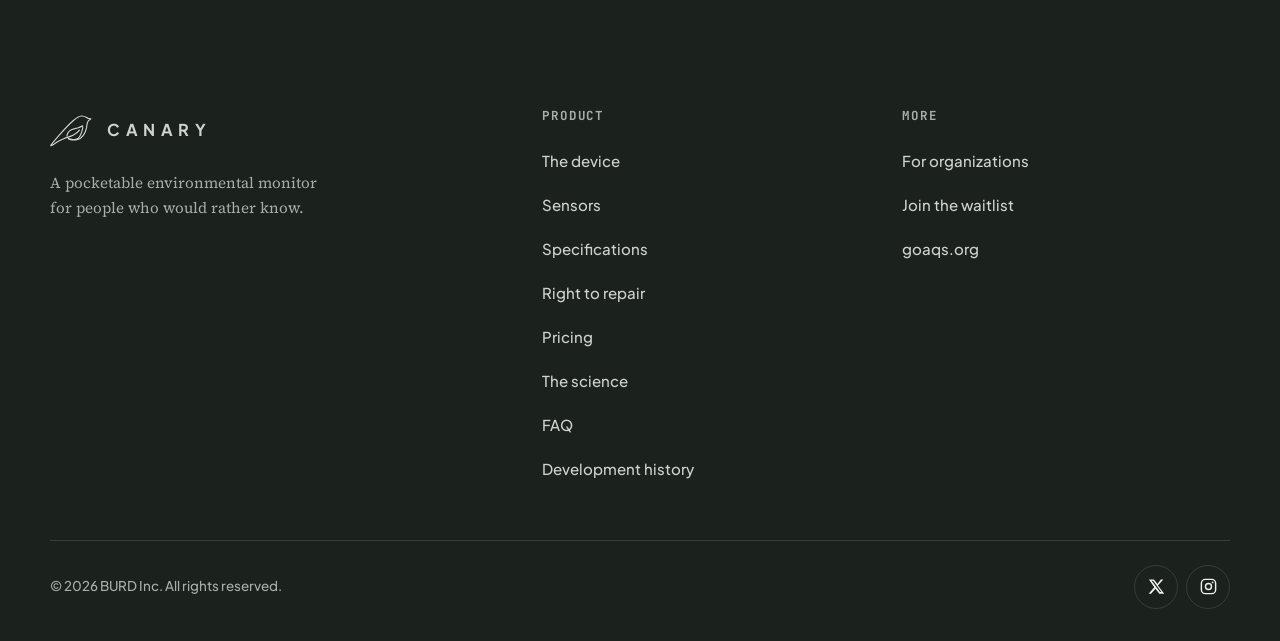
==== commit 5aa8d20e: "Self-host the fonts and the 3D viewer The pages loaded Plus Jakarta Sans, Source Serif 4 and JetBrai" ====
--- a/business.html
+++ b/business.html
@@ -1,331 +1,330 @@
-<!doctype html>
-<html lang="en">
-<head>
-<meta charset="utf-8">
-<meta name="viewport" content="width=device-width, initial-scale=1">
-<title>Canary for organizations</title>
-<meta name="description" content="Canary for offices, schools and facilities: air quality monitors that run on their own mesh, on your WiFi, or through canary.earth with every building on one dashboard. See the live demo, or talk to us about a deployment.">
-<meta name="theme-color" content="#EFF2EC">
-<meta property="og:title" content="Canary for organizations">
-<meta property="og:description" content="Find the room that never clears. Air quality monitors for offices, schools and facilities, on their own mesh or your WiFi.">
-<meta property="og:type" content="website">
-<meta property="og:image" content="assets/img/biz-room-1400.png">
-<meta name="twitter:card" content="summary_large_image">
-
-<link rel="preconnect" href="https://fonts.googleapis.com">
-<link rel="preconnect" href="https://fonts.gstatic.com" crossorigin>
-<link rel="stylesheet" href="https://fonts.googleapis.com/css2?family=Plus+Jakarta+Sans:wght@500;600;700;800&family=Source+Serif+4:ital,opsz,wght@0,8..60,400;0,8..60,600;1,8..60,400&family=JetBrains+Mono:wght@400;700&display=swap">
-<link rel="stylesheet" href="assets/site.css">
-<script>document.documentElement.className += " js";</script>
-<script src="assets/site.js" defer></script>
-</head>
-
-<body>
-<a class="skip" href="#main">Skip to main content</a>
-
-<div class="announce">
-  <a href="index.html?from=business-bar#waitlist">
-    <span class="announce-dot" aria-hidden="true"></span>
-    <span>Founding batch ships <em>Fall 2026</em>. Waitlist members get early-bird pricing</span>
-    <svg class="announce-arrow" width="15" height="15" viewBox="0 0 24 24" fill="none" stroke="currentColor" stroke-width="2.2" stroke-linecap="round" stroke-linejoin="round" aria-hidden="true"><path d="M5 12h14M13 6l6 6-6 6"/></svg>
-  </a>
-</div>
-<header class="header">
-  <div class="wrap header-in">
-    <nav class="nav-left" aria-label="Primary">
-      <a class="nav-link" href="index.html#product">Product</a>
-      <a class="nav-link" href="index.html#sensors">Sensors</a>
-      <a class="nav-link" href="index.html#specs">Specs</a>
-      <a class="nav-link" href="business.html" aria-current="page">Organizations</a>
-      <a class="nav-link" href="science.html">Science</a>
-      <a class="nav-link" href="index.html#faq">FAQ</a>
-      <a class="nav-link" href="history.html">History</a>
-    </nav>
-
-    <button class="icon-btn menu-btn" id="menuOpen" aria-expanded="false" aria-controls="mobileMenu">
-      <span class="visually-hidden">Open menu</span>
-      <svg width="24" height="24" viewBox="0 0 24 24" fill="none" stroke="currentColor" stroke-width="1.9" stroke-linecap="round" aria-hidden="true"><path d="M3 6h18M3 12h18M3 18h18"/></svg>
-    </button>
-
-    <a class="brand" href="index.html#top" aria-label="Canary, home">
-      <svg viewBox="135 23 125 93" xmlns="http://www.w3.org/2000/svg" aria-hidden="true" style="overflow:visible">
-        <path fill="none" stroke="var(--ink)" stroke-width="3.4" stroke-linecap="round" stroke-linejoin="round" d="m 185.28631,85.449901 c 0.53981,-4.739076 3.10759,-11.309465 7.85844,-15.242635 6.52824,-5.40464 15.77441,-6.387205 23.66324,-8.386515 5.00851,-1.26934 12.50459,-5.354226 14.99126,-6.562898 1.8823,1.420138 -2.72461,33.867042 -16.73187,39.590572 -6.01541,2.457965 -13.43565,1.040776 -19.38442,-0.435638 -1.12747,-0.279824 -6.55337,-2.503756 -6.47924,-0.710766 0.0398,0.962277 6.06003,2.400837 7.25956,2.685477 7.38681,1.642832 14.03814,1.572882 21.40304,-0.521801 15.0143,-4.27029 22.21028,-19.516716 25.59988,-33.672266 1.14869,-4.79712 1.27228,-10.151599 2.47816,-14.915109 0.73637,-2.90881 1.71572,-5.395932 3.85031,-7.529462 1.23336,-1.23275 2.79988,-2.538041 4.34476,-3.267113 3.14908,-1.486146 3.28012,-1.906641 0.51541,-2.474151 -3.83753,-0.787727 -4.79503,-0.498528 -7.12064,-1.667071 -6.36902,-3.2002 -11.1764,-6.954139 -18.65481,-6.422649 -9.06366,0.64416 -17.6416,7.649078 -24.25034,13.322308 -15.34967,13.17684 -28.83442,28.439963 -42.13003,43.637753 -6.74483,7.70981 -13.19973,15.280623 -19.60725,23.273943 -1.54631,1.929 -2.87688,3.55362 -4.58545,5.58254 -0.643,0.76355 -1.56438,2.43374 -0.64515,2.9956 1.24622,0.76173 14.54767,-8.94105 19.82505,-12.16023 6.22971,-3.86317 13.04786,-7.2563 19.94447,-9.76933 9.32262,-3.39703 18.68446,-5.380027 27.50726,-10.052607 6.56233,-3.47543 13.23832,-8.245034 17.65457,-14.495866"/>
-      </svg>
-      <span class="brand-word">Canary</span>
-    </a>
-
-    <div class="nav-right">
-      <a class="btn nav-cta" href="index.html?from=business-header#waitlist"><span>Join<span class="nav-cta-more"> the waitlist</span></span></a>
-    </div>
-  </div>
-</header>
-
-<div class="menu" id="mobileMenu" data-open="false" role="dialog" aria-modal="true" aria-label="Site menu">
-  <div class="menu-head">
-    <span class="brand-word">Canary</span>
-    <button class="icon-btn" id="menuClose">
-      <span class="visually-hidden">Close menu</span>
-      <svg width="24" height="24" viewBox="0 0 24 24" fill="none" stroke="currentColor" stroke-width="1.9" stroke-linecap="round" aria-hidden="true"><path d="M6 6l12 12M18 6L6 18"/></svg>
-    </button>
-  </div>
-  <a href="index.html#product">Product</a>
-  <a href="index.html#sensors">Sensors</a>
-  <a href="index.html#specs">Specs</a>
-  <a href="index.html#repair">Repair</a>
-  <a href="business.html" aria-current="page">Organizations</a>
-  <a href="science.html">Science</a>
-  <a href="index.html#faq">FAQ</a>
-  <a href="history.html">History</a>
-  <a class="btn" href="index.html?from=business-menu#waitlist">Join the waitlist</a>
-</div>
-
-<main id="main">
-
-<section class="hero wrap" id="top" style="padding-bottom:0">
-  <h1>Find the room<br><span class="stroke-gold">that never clears.</span></h1>
-  <p class="lede">Every building has one. The room where an hour in feels like three, where nobody
-    can say why the afternoon session goes badly. It is not a mystery, it is a measurement, and
-    until somebody takes it the room stays broken.</p>
-
-  <div class="hero-media">
-    <picture>
-      <source type="image/webp" sizes="100vw" srcset="assets/img/biz-room-900.webp 900w, assets/img/biz-room-1400.webp 1400w, assets/img/biz-room-2000.webp 2000w">
-      <img src="assets/img/biz-room-1400.png" width="4000" height="1848" fetchpriority="high"
-           decoding="async" sizes="100vw" srcset="assets/img/biz-room-900.png 900w, assets/img/biz-room-1400.png 1400w, assets/img/biz-room-2000.png 2000w" alt="A Canary on a boardroom table reading 817 ppm carbon dioxide, its 24-hour curve flat overnight and climbing steadily through the afternoon, with a presentation running on screens behind it.">
-    </picture>
-  </div>
-</section>
-
-<!-- ========================= THE FLOOR PLAN ======================= -->
-<section class="section" id="floorplan" aria-labelledby="floorplan-h">
-  <div class="wrap">
-    <div class="sci-split">
-      <div class="sci-fig-wrap sci-fig-wrap--wide">
-        <!-- The floor plan view, rebuilt for this page from the dashboard's own
-             (demo.canary.earth/floorplan.html): same six Canaries in the same
-             places, with a simulated day behind them. site.js fills in the
-             readings and reveals the controls; without it the plan stays a
-             plain drawing, which the paragraph beside it still describes. -->
-        <div class="plan" data-plan>
-          <div class="plan-stage biz-chart">
-            <picture>
-              <source type="image/webp" sizes="(min-width:900px) 40vw, 88vw" srcset="assets/img/biz-plan-420.webp 420w, assets/img/biz-plan-620.webp 620w, assets/img/biz-plan-633.webp 633w">
-              <img class="plan-img" src="assets/img/biz-plan-620.png" width="633" height="657" loading="lazy"
-                   decoding="async" sizes="(min-width:900px) 40vw, 88vw" srcset="assets/img/biz-plan-420.png 420w, assets/img/biz-plan-620.png 620w, assets/img/biz-plan-633.png 633w" alt="A floor plan of an office: two private offices and a corner office along the top, two rows of open-plan desks in the middle, and two small meeting rooms and a boardroom along the bottom.">
-            </picture>
-          </div>
-          <div class="plan-controls" hidden>
-            <div class="plan-chips" role="group" aria-label="Reading to show">
-              <button class="plan-chip" type="button" data-channel="co2" aria-pressed="true">CO&#8322;</button>
-              <button class="plan-chip" type="button" data-channel="pm25" aria-pressed="false">PM2.5</button>
-              <button class="plan-chip" type="button" data-channel="temp" aria-pressed="false">Temperature</button>
-              <button class="plan-chip" type="button" data-channel="rh" aria-pressed="false">Humidity</button>
-            </div>
-            <div class="plan-time">
-              <button class="plan-play" type="button" data-plan-play aria-label="Pause the day">
-                <svg viewBox="0 0 24 24" width="18" height="18" fill="currentColor" aria-hidden="true" data-icon-pause><rect x="6.5" y="5" width="4" height="14" rx="1"/><rect x="13.5" y="5" width="4" height="14" rx="1"/></svg>
-                <svg viewBox="0 0 24 24" width="18" height="18" fill="currentColor" aria-hidden="true" data-icon-play hidden><path d="M8 5.2v13.6a1 1 0 0 0 1.5.9l11-6.8a1 1 0 0 0 0-1.7l-11-6.8A1 1 0 0 0 8 5.2z"/></svg>
-              </button>
-              <label class="plan-slider">
-                <span class="visually-hidden">Time of day</span>
-                <!-- step="any": the day advances by fractions of a step every
-                     tick, and a stepped slider would stutter between them. -->
-                <input type="range" min="8" max="18" step="any" value="15" data-plan-time>
-              </label>
-            </div>
-            <p class="plan-readout"><b data-plan-clock>3:00 pm</b> <span data-plan-unit>parts per million</span></p>
-          </div>
-        </div>
-      </div>
-      <div class="sci-body">
-        <p class="eyebrow">One floor, one afternoon</p>
-        <h2 id="floorplan-h">The problem has an address.</h2>
-        <p>This is the floor plan the dashboard draws, with a simulated day behind it: a
-          stand&#8209;up at ten, someone by the copier at eleven, the boardroom filling after
-          lunch. Drag through the day, or switch readings. At 3&nbsp;pm the private office on the
-          left sits at 676&nbsp;ppm of carbon dioxide, close to outdoor air. The boardroom reads
-          1,771&nbsp;ppm.</p>
-        <p>That gap is the whole argument. Rooms on the same floor, the same air handler and the
-          same building management system can differ this much, because the people in them do.
-          A single sensor in a corridor would report the average and tell you nothing. The open-plan desks at 1,039 and 1,270&nbsp;ppm are the interesting middle: not
-          alarming, but past the point where
-          <a href="science.html#co2">decision-making measurably degrades</a>.</p>
-        <p>Nothing about that is visible, and nobody in the boardroom is going to report it. They
-          will just have a worse meeting.</p>
-      </div>
-    </div>
-  </div>
-</section>
-
-<!-- =========================== DEPLOYING ========================== -->
-<section class="section band" id="deploy" aria-labelledby="deploy-h">
-  <div class="wrap">
-    <div class="section-head">
-      <h2 id="deploy-h">Three ways to deploy.</h2>
-      <p class="lede">Most building sensor projects stall on IT, not hardware. So choose how much
-        of a network Canary gets: none at all, your own, or ours.</p>
-    </div>
-    <div class="deploy-grid">
-      <div>
-        <p class="deploy-tag">1 &middot; No network</p>
-        <svg class="ico" viewBox="0 0 24 24" fill="none" stroke="currentColor" stroke-width="1.75" stroke-linecap="round" stroke-linejoin="round" aria-hidden="true"><circle cx="12" cy="12" r="2.2"/><circle cx="4" cy="6" r="1.8"/><circle cx="20" cy="6" r="1.8"/><circle cx="4" cy="18" r="1.8"/><circle cx="20" cy="18" r="1.8"/><path d="M5.4 7.1L10.3 10.7M18.6 7.1L13.7 10.7M5.4 16.9L10.3 13.3M18.6 16.9L13.7 13.3"/></svg>
-        <b>Units find each other</b>
-        <p>Canaries form their own ESPNow&reg; mesh and relay readings across floors and
-          outbuildings without ever joining your network. One unit acts as the hub: connect a
-          phone or computer to it, or ask us for a tablet that shows the floor plan on a wall,
-          or the office fridge.</p>
-      </div>
-      <div>
-        <p class="deploy-tag">2 &middot; Your network</p>
-        <svg class="ico" viewBox="0 0 24 24" fill="none" stroke="currentColor" stroke-width="1.75" stroke-linecap="round" stroke-linejoin="round" aria-hidden="true"><path d="M2.8 9.8a13 13 0 0 1 18.4 0"/><path d="M6 13a8.5 8.5 0 0 1 12 0"/><path d="M9.2 16.2a4 4 0 0 1 5.6 0"/><path d="M12 19.5h.01"/></svg>
-        <b>On the WiFi you have</b>
-        <p>Each Canary joins your WiFi. Type <span class="mono">canary.local</span> into a browser
-          on the same network and every unit&rsquo;s graphs are there, with nothing leaving the
-          building.</p>
-      </div>
-      <div>
-        <p class="deploy-tag">3 &middot; Our servers</p>
-        <svg class="ico" viewBox="0 0 24 24" fill="none" stroke="currentColor" stroke-width="1.75" stroke-linecap="round" stroke-linejoin="round" aria-hidden="true"><path d="M12 3l9 4.8-9 4.8-9-4.8z"/><path d="M3 12.2l9 4.8 9-4.8"/><path d="M3 16.4l9 4.8 9-4.8"/></svg>
-        <b>Every building on one screen</b>
-        <p>Canaries on your WiFi report to canary.earth, where you log in to your
-          organization&rsquo;s deployment. For a school board or a hotel chain, that is one
-          dashboard with every floor of every building, so you can compare sites without
-          visiting them. A paid service, quoted per deployment.</p>
-      </div>
-    </div>
-    <p class="deploy-note">Whichever you choose, every unit also logs to its own microSD card, so a
-      Canary that loses contact keeps its record. The mesh and WiFi options need no subscription
-      or licence.</p>
-  </div>
-</section>
-
-<!-- ============================= DEMO ============================= -->
-<section class="section" id="demo" aria-labelledby="demo-h">
-  <div class="wrap">
-    <div class="section-head">
-      <h2 id="demo-h">A live dashboard, not a screenshot.</h2>
-      <p class="lede">The chart below is the actual interface, and the plan above mirrors its
-        floor plan view. The demo is online now with real logged data, and you can click through
-        every channel yourself.</p>
-    </div>
-          <picture>
-            <source type="image/webp" sizes="(min-width:900px) 76vw, 92vw" srcset="assets/img/biz-chart-640.webp 640w, assets/img/biz-chart-1000.webp 1000w, assets/img/biz-chart-1600.webp 1600w">
-            <img class="sci-fig biz-chart" src="assets/img/biz-chart-1000.png" loading="lazy"
-                 decoding="async" sizes="(min-width:900px) 76vw, 92vw" srcset="assets/img/biz-chart-640.png 640w, assets/img/biz-chart-1000.png 1000w, assets/img/biz-chart-1600.png 1600w" alt="A self-hosted dashboard plotting a full day of luminosity, pressure, carbon dioxide, humidity and four particulate sizes together, with toggles for every channel.">
-          </picture>
-    <p style="text-align:center; margin-top:var(--s-6)">
-      <a class="btn" href="https://demo.canary.earth" target="_blank" rel="noopener">
-        Open the live demo
-        <svg class="ico" viewBox="0 0 24 24" fill="none" stroke="currentColor" stroke-width="2.1" stroke-linecap="round" stroke-linejoin="round" aria-hidden="true"><path d="M14 4h6v6"/><path d="M20 4l-8.5 8.5"/><path d="M18 14v5a1 1 0 0 1-1 1H5a1 1 0 0 1-1-1V7a1 1 0 0 1 1-1h5"/></svg>
-      </a>
-    </p>
-    <p class="spec-note">Hosted separately at demo.canary.earth while it moves here. Source is on
-      <a href="https://github.com/CanaryEarth/demo" target="_blank" rel="noopener">GitHub</a>.</p>
-  </div>
-</section>
-
-<!-- ============================ CONTACT =========================== -->
-<section class="section dark" id="contact" aria-labelledby="contact-h">
-  <div class="wrap">
-    <div class="sci-split sci-split--flip">
-      <div class="sci-fig-wrap">
-          <picture>
-            <source type="image/webp" sizes="(min-width:900px) 34vw, 78vw" srcset="assets/img/biz-meeting-380.webp 380w, assets/img/biz-meeting-560.webp 560w, assets/img/biz-meeting-800.webp 800w">
-            <img class="sci-fig sci-fig--art" src="assets/img/biz-meeting-560.png" loading="lazy"
-                 decoding="async" sizes="(min-width:900px) 34vw, 78vw" srcset="assets/img/biz-meeting-380.png 380w, assets/img/biz-meeting-560.png 560w, assets/img/biz-meeting-800.png 800w" alt="An illustration of two people in a meeting with a Canary on the table and a rising chart on the board behind them.">
-          </picture>
-      </div>
-      <div class="sci-body">
-        <h2 id="contact-h">Tell us about the building.</h2>
-        <p class="lede lede--dark">How many rooms, what kind of site, and what you are trying to
-          settle. We will tell you honestly whether Canary is the right instrument for it.</p>
-
-        <form class="hero-form" action="https://canary-forms.canary-forms.workers.dev/" method="POST" data-waitlist novalidate
-              style="max-width:none; margin-top:var(--s-6)">
-          <label class="visually-hidden" for="email-biz">Work email address</label>
-          <div class="field-row">
-            <input id="email-biz" type="email" name="email" required autocomplete="email"
-                   inputmode="email" placeholder="you@organization.com" aria-describedby="note-biz">
-            <button class="btn" type="submit"><span data-label>Start the conversation</span></button>
-          </div>
-          <div class="biz-extra">
-            <label for="org-biz">Organization <span>optional</span></label>
-            <input id="org-biz" type="text" name="organization" autocomplete="organization"
-                   placeholder="School, office, property manager">
-            <label for="units-biz">Roughly how many units <span>optional</span></label>
-            <input id="units-biz" type="text" name="units" inputmode="numeric"
-                   placeholder="10, 50, not sure yet">
-          </div>
-          <input class="hp" type="text" name="_gotcha" tabindex="-1" autocomplete="off" aria-hidden="true">
-          <input type="hidden" name="form" value="business">
-          <input type="hidden" name="source" value="business">
-          <p class="form-note" id="note-biz">Goes to the same inbox as the waitlist, flagged as a
-            deployment enquiry. No newsletter.</p>
-          <p class="form-status" role="status" aria-live="polite"></p>
-        </form>
-
-        <p class="biz-mail">
-          Prefer email, or ordering in volume?
-          <span data-mail="htrae.yranac:selas">sales at canary dot earth</span>
-        </p>
-      </div>
-    </div>
-  </div>
-</section>
-
-</main>
-
-<footer class="footer">
-  <div class="wrap">
-    <div class="footer-top">
-      <div>
-        <a class="brand" href="index.html#top" style="justify-self:start; margin-left:-.35rem" aria-label="Canary, back to top">
-          <svg viewBox="135 23 125 93" xmlns="http://www.w3.org/2000/svg" aria-hidden="true" style="overflow:visible; width:42px">
-            <path fill="none" stroke="var(--cream)" stroke-width="3.4" stroke-linecap="round" stroke-linejoin="round" d="m 185.28631,85.449901 c 0.53981,-4.739076 3.10759,-11.309465 7.85844,-15.242635 6.52824,-5.40464 15.77441,-6.387205 23.66324,-8.386515 5.00851,-1.26934 12.50459,-5.354226 14.99126,-6.562898 1.8823,1.420138 -2.72461,33.867042 -16.73187,39.590572 -6.01541,2.457965 -13.43565,1.040776 -19.38442,-0.435638 -1.12747,-0.279824 -6.55337,-2.503756 -6.47924,-0.710766 0.0398,0.962277 6.06003,2.400837 7.25956,2.685477 7.38681,1.642832 14.03814,1.572882 21.40304,-0.521801 15.0143,-4.27029 22.21028,-19.516716 25.59988,-33.672266 1.14869,-4.79712 1.27228,-10.151599 2.47816,-14.915109 0.73637,-2.90881 1.71572,-5.395932 3.85031,-7.529462 1.23336,-1.23275 2.79988,-2.538041 4.34476,-3.267113 3.14908,-1.486146 3.28012,-1.906641 0.51541,-2.474151 -3.83753,-0.787727 -4.79503,-0.498528 -7.12064,-1.667071 -6.36902,-3.2002 -11.1764,-6.954139 -18.65481,-6.422649 -9.06366,0.64416 -17.6416,7.649078 -24.25034,13.322308 -15.34967,13.17684 -28.83442,28.439963 -42.13003,43.637753 -6.74483,7.70981 -13.19973,15.280623 -19.60725,23.273943 -1.54631,1.929 -2.87688,3.55362 -4.58545,5.58254 -0.643,0.76355 -1.56438,2.43374 -0.64515,2.9956 1.24622,0.76173 14.54767,-8.94105 19.82505,-12.16023 6.22971,-3.86317 13.04786,-7.2563 19.94447,-9.76933 9.32262,-3.39703 18.68446,-5.380027 27.50726,-10.052607 6.56233,-3.47543 13.23832,-8.245034 17.65457,-14.495866"/>
-          </svg>
-          <span class="brand-word">Canary</span>
-        </a>
-        <p style="color:var(--muted-dark); font-size:.95rem; margin-top:var(--s-4); max-width:34ch">
-          A pocketable environmental monitor for people who would rather know.
-        </p>
-      </div>
-
-      <div>
-        <h3>Product</h3>
-        <ul>
-          <li><a href="index.html#product">The device</a></li>
-          <li><a href="index.html#sensors">Sensors</a></li>
-          <li><a href="index.html#specs">Specifications</a></li>
-          <li><a href="index.html#repair">Right to repair</a></li>
-          <li><a href="index.html#pricing">Pricing</a></li>
-          <li><a href="science.html">The science</a></li>
-          <li><a href="index.html#faq">FAQ</a></li>
-          <li><a href="history.html">Development history</a></li>
-        </ul>
-      </div>
-
-      <div>
-        <h3>More</h3>
-        <ul>
-          <li><a href="index.html#organizations">For organizations</a></li>
-          <li><a href="index.html?from=business-footer#waitlist">Join the waitlist</a></li>
-          <li><a href="https://goaqs.org" rel="noopener">goaqs.org</a></li>
-        </ul>
-      </div>
-    </div>
-
-    <div class="footer-bottom">
-      <span>&copy; <span id="year">2026</span> BURD Inc. All rights reserved.</span>
-      <div class="social">
-        <a href="https://x.com/canary_earth" rel="noopener" aria-label="Canary on X">
-          <svg viewBox="0 0 24 24" fill="currentColor" aria-hidden="true"><path d="M17.5 3h3.1l-6.8 7.7L21.8 21h-6.2l-4.9-6.3L5.1 21H2l7.2-8.2L2.4 3h6.4l4.4 5.8L17.5 3zm-1.1 16.1h1.7L7.7 4.8H5.9l10.5 14.3z"/></svg>
-        </a>
-        <a href="https://www.instagram.com/canary.earth/" rel="noopener" aria-label="Canary on Instagram">
-          <svg viewBox="0 0 24 24" fill="none" stroke="currentColor" stroke-width="1.8" aria-hidden="true"><rect x="3" y="3" width="18" height="18" rx="5"/><circle cx="12" cy="12" r="3.8"/><circle cx="17.2" cy="6.8" r="1.1" fill="currentColor" stroke="none"/></svg>
-        </a>
-      </div>
-    </div>
-  </div>
-</footer>
-</body>
-</html>
+<!doctype html>
+<html lang="en">
+<head>
+<meta charset="utf-8">
+<meta name="viewport" content="width=device-width, initial-scale=1">
+<title>Canary for organizations</title>
+<meta name="description" content="Canary for offices, schools and facilities: air quality monitors that run on their own mesh, on your WiFi, or through canary.earth with every building on one dashboard. See the live demo, or talk to us about a deployment.">
+<meta name="theme-color" content="#EFF2EC">
+<meta property="og:title" content="Canary for organizations">
+<meta property="og:description" content="Find the room that never clears. Air quality monitors for offices, schools and facilities, on their own mesh or your WiFi.">
+<meta property="og:type" content="website">
+<meta property="og:image" content="assets/img/biz-room-1400.png">
+<meta name="twitter:card" content="summary_large_image">
+
+<link rel="preload" href="assets/fonts/plus-jakarta-sans-normal-latin.woff2" as="font" type="font/woff2" crossorigin>
+<link rel="stylesheet" href="assets/fonts/fonts.css">
+<link rel="stylesheet" href="assets/site.css">
+<script>document.documentElement.className += " js";</script>
+<script src="assets/site.js" defer></script>
+</head>
+
+<body>
+<a class="skip" href="#main">Skip to main content</a>
+
+<div class="announce">
+  <a href="index.html?from=business-bar#waitlist">
+    <span class="announce-dot" aria-hidden="true"></span>
+    <span>Founding batch ships <em>Fall 2026</em>. Waitlist members get early-bird pricing</span>
+    <svg class="announce-arrow" width="15" height="15" viewBox="0 0 24 24" fill="none" stroke="currentColor" stroke-width="2.2" stroke-linecap="round" stroke-linejoin="round" aria-hidden="true"><path d="M5 12h14M13 6l6 6-6 6"/></svg>
+  </a>
+</div>
+<header class="header">
+  <div class="wrap header-in">
+    <nav class="nav-left" aria-label="Primary">
+      <a class="nav-link" href="index.html#product">Product</a>
+      <a class="nav-link" href="index.html#sensors">Sensors</a>
+      <a class="nav-link" href="index.html#specs">Specs</a>
+      <a class="nav-link" href="business.html" aria-current="page">Organizations</a>
+      <a class="nav-link" href="science.html">Science</a>
+      <a class="nav-link" href="index.html#faq">FAQ</a>
+      <a class="nav-link" href="history.html">History</a>
+    </nav>
+
+    <button class="icon-btn menu-btn" id="menuOpen" aria-expanded="false" aria-controls="mobileMenu">
+      <span class="visually-hidden">Open menu</span>
+      <svg width="24" height="24" viewBox="0 0 24 24" fill="none" stroke="currentColor" stroke-width="1.9" stroke-linecap="round" aria-hidden="true"><path d="M3 6h18M3 12h18M3 18h18"/></svg>
+    </button>
+
+    <a class="brand" href="index.html#top" aria-label="Canary, home">
+      <svg viewBox="135 23 125 93" xmlns="http://www.w3.org/2000/svg" aria-hidden="true" style="overflow:visible">
+        <path fill="none" stroke="var(--ink)" stroke-width="3.4" stroke-linecap="round" stroke-linejoin="round" d="m 185.28631,85.449901 c 0.53981,-4.739076 3.10759,-11.309465 7.85844,-15.242635 6.52824,-5.40464 15.77441,-6.387205 23.66324,-8.386515 5.00851,-1.26934 12.50459,-5.354226 14.99126,-6.562898 1.8823,1.420138 -2.72461,33.867042 -16.73187,39.590572 -6.01541,2.457965 -13.43565,1.040776 -19.38442,-0.435638 -1.12747,-0.279824 -6.55337,-2.503756 -6.47924,-0.710766 0.0398,0.962277 6.06003,2.400837 7.25956,2.685477 7.38681,1.642832 14.03814,1.572882 21.40304,-0.521801 15.0143,-4.27029 22.21028,-19.516716 25.59988,-33.672266 1.14869,-4.79712 1.27228,-10.151599 2.47816,-14.915109 0.73637,-2.90881 1.71572,-5.395932 3.85031,-7.529462 1.23336,-1.23275 2.79988,-2.538041 4.34476,-3.267113 3.14908,-1.486146 3.28012,-1.906641 0.51541,-2.474151 -3.83753,-0.787727 -4.79503,-0.498528 -7.12064,-1.667071 -6.36902,-3.2002 -11.1764,-6.954139 -18.65481,-6.422649 -9.06366,0.64416 -17.6416,7.649078 -24.25034,13.322308 -15.34967,13.17684 -28.83442,28.439963 -42.13003,43.637753 -6.74483,7.70981 -13.19973,15.280623 -19.60725,23.273943 -1.54631,1.929 -2.87688,3.55362 -4.58545,5.58254 -0.643,0.76355 -1.56438,2.43374 -0.64515,2.9956 1.24622,0.76173 14.54767,-8.94105 19.82505,-12.16023 6.22971,-3.86317 13.04786,-7.2563 19.94447,-9.76933 9.32262,-3.39703 18.68446,-5.380027 27.50726,-10.052607 6.56233,-3.47543 13.23832,-8.245034 17.65457,-14.495866"/>
+      </svg>
+      <span class="brand-word">Canary</span>
+    </a>
+
+    <div class="nav-right">
+      <a class="btn nav-cta" href="index.html?from=business-header#waitlist"><span>Join<span class="nav-cta-more"> the waitlist</span></span></a>
+    </div>
+  </div>
+</header>
+
+<div class="menu" id="mobileMenu" data-open="false" role="dialog" aria-modal="true" aria-label="Site menu">
+  <div class="menu-head">
+    <span class="brand-word">Canary</span>
+    <button class="icon-btn" id="menuClose">
+      <span class="visually-hidden">Close menu</span>
+      <svg width="24" height="24" viewBox="0 0 24 24" fill="none" stroke="currentColor" stroke-width="1.9" stroke-linecap="round" aria-hidden="true"><path d="M6 6l12 12M18 6L6 18"/></svg>
+    </button>
+  </div>
+  <a href="index.html#product">Product</a>
+  <a href="index.html#sensors">Sensors</a>
+  <a href="index.html#specs">Specs</a>
+  <a href="index.html#repair">Repair</a>
+  <a href="business.html" aria-current="page">Organizations</a>
+  <a href="science.html">Science</a>
+  <a href="index.html#faq">FAQ</a>
+  <a href="history.html">History</a>
+  <a class="btn" href="index.html?from=business-menu#waitlist">Join the waitlist</a>
+</div>
+
+<main id="main">
+
+<section class="hero wrap" id="top" style="padding-bottom:0">
+  <h1>Find the room<br><span class="stroke-gold">that never clears.</span></h1>
+  <p class="lede">Every building has one. The room where an hour in feels like three, where nobody
+    can say why the afternoon session goes badly. It is not a mystery, it is a measurement, and
+    until somebody takes it the room stays broken.</p>
+
+  <div class="hero-media">
+    <picture>
+      <source type="image/webp" sizes="100vw" srcset="assets/img/biz-room-900.webp 900w, assets/img/biz-room-1400.webp 1400w, assets/img/biz-room-2000.webp 2000w">
+      <img src="assets/img/biz-room-1400.png" width="4000" height="1848" fetchpriority="high"
+           decoding="async" sizes="100vw" srcset="assets/img/biz-room-900.png 900w, assets/img/biz-room-1400.png 1400w, assets/img/biz-room-2000.png 2000w" alt="A Canary on a boardroom table reading 817 ppm carbon dioxide, its 24-hour curve flat overnight and climbing steadily through the afternoon, with a presentation running on screens behind it.">
+    </picture>
+  </div>
+</section>
+
+<!-- ========================= THE FLOOR PLAN ======================= -->
+<section class="section" id="floorplan" aria-labelledby="floorplan-h">
+  <div class="wrap">
+    <div class="sci-split">
+      <div class="sci-fig-wrap sci-fig-wrap--wide">
+        <!-- The floor plan view, rebuilt for this page from the dashboard's own
+             (demo.canary.earth/floorplan.html): same six Canaries in the same
+             places, with a simulated day behind them. site.js fills in the
+             readings and reveals the controls; without it the plan stays a
+             plain drawing, which the paragraph beside it still describes. -->
+        <div class="plan" data-plan>
+          <div class="plan-stage biz-chart">
+            <picture>
+              <source type="image/webp" sizes="(min-width:900px) 40vw, 88vw" srcset="assets/img/biz-plan-420.webp 420w, assets/img/biz-plan-620.webp 620w, assets/img/biz-plan-633.webp 633w">
+              <img class="plan-img" src="assets/img/biz-plan-620.png" width="633" height="657" loading="lazy"
+                   decoding="async" sizes="(min-width:900px) 40vw, 88vw" srcset="assets/img/biz-plan-420.png 420w, assets/img/biz-plan-620.png 620w, assets/img/biz-plan-633.png 633w" alt="A floor plan of an office: two private offices and a corner office along the top, two rows of open-plan desks in the middle, and two small meeting rooms and a boardroom along the bottom.">
+            </picture>
+          </div>
+          <div class="plan-controls" hidden>
+            <div class="plan-chips" role="group" aria-label="Reading to show">
+              <button class="plan-chip" type="button" data-channel="co2" aria-pressed="true">CO&#8322;</button>
+              <button class="plan-chip" type="button" data-channel="pm25" aria-pressed="false">PM2.5</button>
+              <button class="plan-chip" type="button" data-channel="temp" aria-pressed="false">Temperature</button>
+              <button class="plan-chip" type="button" data-channel="rh" aria-pressed="false">Humidity</button>
+            </div>
+            <div class="plan-time">
+              <button class="plan-play" type="button" data-plan-play aria-label="Pause the day">
+                <svg viewBox="0 0 24 24" width="18" height="18" fill="currentColor" aria-hidden="true" data-icon-pause><rect x="6.5" y="5" width="4" height="14" rx="1"/><rect x="13.5" y="5" width="4" height="14" rx="1"/></svg>
+                <svg viewBox="0 0 24 24" width="18" height="18" fill="currentColor" aria-hidden="true" data-icon-play hidden><path d="M8 5.2v13.6a1 1 0 0 0 1.5.9l11-6.8a1 1 0 0 0 0-1.7l-11-6.8A1 1 0 0 0 8 5.2z"/></svg>
+              </button>
+              <label class="plan-slider">
+                <span class="visually-hidden">Time of day</span>
+                <!-- step="any": the day advances by fractions of a step every
+                     tick, and a stepped slider would stutter between them. -->
+                <input type="range" min="8" max="18" step="any" value="15" data-plan-time>
+              </label>
+            </div>
+            <p class="plan-readout"><b data-plan-clock>3:00 pm</b> <span data-plan-unit>parts per million</span></p>
+          </div>
+        </div>
+      </div>
+      <div class="sci-body">
+        <p class="eyebrow">One floor, one afternoon</p>
+        <h2 id="floorplan-h">The problem has an address.</h2>
+        <p>This is the floor plan the dashboard draws, with a simulated day behind it: a
+          stand&#8209;up at ten, someone by the copier at eleven, the boardroom filling after
+          lunch. Drag through the day, or switch readings. At 3&nbsp;pm the private office on the
+          left sits at 676&nbsp;ppm of carbon dioxide, close to outdoor air. The boardroom reads
+          1,771&nbsp;ppm.</p>
+        <p>That gap is the whole argument. Rooms on the same floor, the same air handler and the
+          same building management system can differ this much, because the people in them do.
+          A single sensor in a corridor would report the average and tell you nothing. The open-plan desks at 1,039 and 1,270&nbsp;ppm are the interesting middle: not
+          alarming, but past the point where
+          <a href="science.html#co2">decision-making measurably degrades</a>.</p>
+        <p>Nothing about that is visible, and nobody in the boardroom is going to report it. They
+          will just have a worse meeting.</p>
+      </div>
+    </div>
+  </div>
+</section>
+
+<!-- =========================== DEPLOYING ========================== -->
+<section class="section band" id="deploy" aria-labelledby="deploy-h">
+  <div class="wrap">
+    <div class="section-head">
+      <h2 id="deploy-h">Three ways to deploy.</h2>
+      <p class="lede">Most building sensor projects stall on IT, not hardware. So choose how much
+        of a network Canary gets: none at all, your own, or ours.</p>
+    </div>
+    <div class="deploy-grid">
+      <div>
+        <p class="deploy-tag">1 &middot; No network</p>
+        <svg class="ico" viewBox="0 0 24 24" fill="none" stroke="currentColor" stroke-width="1.75" stroke-linecap="round" stroke-linejoin="round" aria-hidden="true"><circle cx="12" cy="12" r="2.2"/><circle cx="4" cy="6" r="1.8"/><circle cx="20" cy="6" r="1.8"/><circle cx="4" cy="18" r="1.8"/><circle cx="20" cy="18" r="1.8"/><path d="M5.4 7.1L10.3 10.7M18.6 7.1L13.7 10.7M5.4 16.9L10.3 13.3M18.6 16.9L13.7 13.3"/></svg>
+        <b>Units find each other</b>
+        <p>Canaries form their own ESPNow&reg; mesh and relay readings across floors and
+          outbuildings without ever joining your network. One unit acts as the hub: connect a
+          phone or computer to it, or ask us for a tablet that shows the floor plan on a wall,
+          or the office fridge.</p>
+      </div>
+      <div>
+        <p class="deploy-tag">2 &middot; Your network</p>
+        <svg class="ico" viewBox="0 0 24 24" fill="none" stroke="currentColor" stroke-width="1.75" stroke-linecap="round" stroke-linejoin="round" aria-hidden="true"><path d="M2.8 9.8a13 13 0 0 1 18.4 0"/><path d="M6 13a8.5 8.5 0 0 1 12 0"/><path d="M9.2 16.2a4 4 0 0 1 5.6 0"/><path d="M12 19.5h.01"/></svg>
+        <b>On the WiFi you have</b>
+        <p>Each Canary joins your WiFi. Type <span class="mono">canary.local</span> into a browser
+          on the same network and every unit&rsquo;s graphs are there, with nothing leaving the
+          building.</p>
+      </div>
+      <div>
+        <p class="deploy-tag">3 &middot; Our servers</p>
+        <svg class="ico" viewBox="0 0 24 24" fill="none" stroke="currentColor" stroke-width="1.75" stroke-linecap="round" stroke-linejoin="round" aria-hidden="true"><path d="M12 3l9 4.8-9 4.8-9-4.8z"/><path d="M3 12.2l9 4.8 9-4.8"/><path d="M3 16.4l9 4.8 9-4.8"/></svg>
+        <b>Every building on one screen</b>
+        <p>Canaries on your WiFi report to canary.earth, where you log in to your
+          organization&rsquo;s deployment. For a school board or a hotel chain, that is one
+          dashboard with every floor of every building, so you can compare sites without
+          visiting them. A paid service, quoted per deployment.</p>
+      </div>
+    </div>
+    <p class="deploy-note">Whichever you choose, every unit also logs to its own microSD card, so a
+      Canary that loses contact keeps its record. The mesh and WiFi options need no subscription
+      or licence.</p>
+  </div>
+</section>
+
+<!-- ============================= DEMO ============================= -->
+<section class="section" id="demo" aria-labelledby="demo-h">
+  <div class="wrap">
+    <div class="section-head">
+      <h2 id="demo-h">A live dashboard, not a screenshot.</h2>
+      <p class="lede">The chart below is the actual interface, and the plan above mirrors its
+        floor plan view. The demo is online now with real logged data, and you can click through
+        every channel yourself.</p>
+    </div>
+          <picture>
+            <source type="image/webp" sizes="(min-width:900px) 76vw, 92vw" srcset="assets/img/biz-chart-640.webp 640w, assets/img/biz-chart-1000.webp 1000w, assets/img/biz-chart-1600.webp 1600w">
+            <img class="sci-fig biz-chart" src="assets/img/biz-chart-1000.png" loading="lazy"
+                 decoding="async" sizes="(min-width:900px) 76vw, 92vw" srcset="assets/img/biz-chart-640.png 640w, assets/img/biz-chart-1000.png 1000w, assets/img/biz-chart-1600.png 1600w" alt="A self-hosted dashboard plotting a full day of luminosity, pressure, carbon dioxide, humidity and four particulate sizes together, with toggles for every channel.">
+          </picture>
+    <p style="text-align:center; margin-top:var(--s-6)">
+      <a class="btn" href="https://demo.canary.earth" target="_blank" rel="noopener">
+        Open the live demo
+        <svg class="ico" viewBox="0 0 24 24" fill="none" stroke="currentColor" stroke-width="2.1" stroke-linecap="round" stroke-linejoin="round" aria-hidden="true"><path d="M14 4h6v6"/><path d="M20 4l-8.5 8.5"/><path d="M18 14v5a1 1 0 0 1-1 1H5a1 1 0 0 1-1-1V7a1 1 0 0 1 1-1h5"/></svg>
+      </a>
+    </p>
+    <p class="spec-note">Hosted separately at demo.canary.earth while it moves here. Source is on
+      <a href="https://github.com/CanaryEarth/demo" target="_blank" rel="noopener">GitHub</a>.</p>
+  </div>
+</section>
+
+<!-- ============================ CONTACT =========================== -->
+<section class="section dark" id="contact" aria-labelledby="contact-h">
+  <div class="wrap">
+    <div class="sci-split sci-split--flip">
+      <div class="sci-fig-wrap">
+          <picture>
+            <source type="image/webp" sizes="(min-width:900px) 34vw, 78vw" srcset="assets/img/biz-meeting-380.webp 380w, assets/img/biz-meeting-560.webp 560w, assets/img/biz-meeting-800.webp 800w">
+            <img class="sci-fig sci-fig--art" src="assets/img/biz-meeting-560.png" loading="lazy"
+                 decoding="async" sizes="(min-width:900px) 34vw, 78vw" srcset="assets/img/biz-meeting-380.png 380w, assets/img/biz-meeting-560.png 560w, assets/img/biz-meeting-800.png 800w" alt="An illustration of two people in a meeting with a Canary on the table and a rising chart on the board behind them.">
+          </picture>
+      </div>
+      <div class="sci-body">
+        <h2 id="contact-h">Tell us about the building.</h2>
+        <p class="lede lede--dark">How many rooms, what kind of site, and what you are trying to
+          settle. We will tell you honestly whether Canary is the right instrument for it.</p>
+
+        <form class="hero-form" action="https://canary-forms.canary-forms.workers.dev/" method="POST" data-waitlist novalidate
+              style="max-width:none; margin-top:var(--s-6)">
+          <label class="visually-hidden" for="email-biz">Work email address</label>
+          <div class="field-row">
+            <input id="email-biz" type="email" name="email" required autocomplete="email" autocapitalize="off" autocorrect="off" spellcheck="false"
+                   inputmode="email" placeholder="you@organization.com" aria-describedby="note-biz">
+            <button class="btn" type="submit"><span data-label>Start the conversation</span></button>
+          </div>
+          <div class="biz-extra">
+            <label for="org-biz">Organization <span>optional</span></label>
+            <input id="org-biz" type="text" name="organization" autocomplete="organization"
+                   placeholder="School, office, property manager">
+            <label for="units-biz">Roughly how many units <span>optional</span></label>
+            <input id="units-biz" type="text" name="units" inputmode="numeric"
+                   placeholder="10, 50, not sure yet">
+          </div>
+          <input class="hp" type="text" name="_gotcha" tabindex="-1" autocomplete="off" aria-hidden="true">
+          <input type="hidden" name="form" value="business">
+          <input type="hidden" name="source" value="business">
+          <p class="form-note" id="note-biz">Goes to the same inbox as the waitlist, flagged as a
+            deployment enquiry. No newsletter.</p>
+          <p class="form-status" role="status" aria-live="polite"></p>
+        </form>
+
+        <p class="biz-mail">
+          Prefer email, or ordering in volume?
+          <span data-mail="htrae.yranac:selas">sales at canary dot earth</span>
+        </p>
+      </div>
+    </div>
+  </div>
+</section>
+
+</main>
+
+<footer class="footer">
+  <div class="wrap">
+    <div class="footer-top">
+      <div>
+        <a class="brand" href="index.html#top" style="justify-self:start; margin-left:-.35rem" aria-label="Canary, back to top">
+          <svg viewBox="135 23 125 93" xmlns="http://www.w3.org/2000/svg" aria-hidden="true" style="overflow:visible; width:42px">
+            <path fill="none" stroke="var(--cream)" stroke-width="3.4" stroke-linecap="round" stroke-linejoin="round" d="m 185.28631,85.449901 c 0.53981,-4.739076 3.10759,-11.309465 7.85844,-15.242635 6.52824,-5.40464 15.77441,-6.387205 23.66324,-8.386515 5.00851,-1.26934 12.50459,-5.354226 14.99126,-6.562898 1.8823,1.420138 -2.72461,33.867042 -16.73187,39.590572 -6.01541,2.457965 -13.43565,1.040776 -19.38442,-0.435638 -1.12747,-0.279824 -6.55337,-2.503756 -6.47924,-0.710766 0.0398,0.962277 6.06003,2.400837 7.25956,2.685477 7.38681,1.642832 14.03814,1.572882 21.40304,-0.521801 15.0143,-4.27029 22.21028,-19.516716 25.59988,-33.672266 1.14869,-4.79712 1.27228,-10.151599 2.47816,-14.915109 0.73637,-2.90881 1.71572,-5.395932 3.85031,-7.529462 1.23336,-1.23275 2.79988,-2.538041 4.34476,-3.267113 3.14908,-1.486146 3.28012,-1.906641 0.51541,-2.474151 -3.83753,-0.787727 -4.79503,-0.498528 -7.12064,-1.667071 -6.36902,-3.2002 -11.1764,-6.954139 -18.65481,-6.422649 -9.06366,0.64416 -17.6416,7.649078 -24.25034,13.322308 -15.34967,13.17684 -28.83442,28.439963 -42.13003,43.637753 -6.74483,7.70981 -13.19973,15.280623 -19.60725,23.273943 -1.54631,1.929 -2.87688,3.55362 -4.58545,5.58254 -0.643,0.76355 -1.56438,2.43374 -0.64515,2.9956 1.24622,0.76173 14.54767,-8.94105 19.82505,-12.16023 6.22971,-3.86317 13.04786,-7.2563 19.94447,-9.76933 9.32262,-3.39703 18.68446,-5.380027 27.50726,-10.052607 6.56233,-3.47543 13.23832,-8.245034 17.65457,-14.495866"/>
+          </svg>
+          <span class="brand-word">Canary</span>
+        </a>
+        <p style="color:var(--muted-dark); font-size:.95rem; margin-top:var(--s-4); max-width:34ch">
+          A pocketable environmental monitor for people who would rather know.
+        </p>
+      </div>
+
+      <div>
+        <h3>Product</h3>
+        <ul>
+          <li><a href="index.html#product">The device</a></li>
+          <li><a href="index.html#sensors">Sensors</a></li>
+          <li><a href="index.html#specs">Specifications</a></li>
+          <li><a href="index.html#repair">Right to repair</a></li>
+          <li><a href="index.html#pricing">Pricing</a></li>
+          <li><a href="science.html">The science</a></li>
+          <li><a href="index.html#faq">FAQ</a></li>
+          <li><a href="history.html">Development history</a></li>
+        </ul>
+      </div>
+
+      <div>
+        <h3>More</h3>
+        <ul>
+          <li><a href="index.html#organizations">For organizations</a></li>
+          <li><a href="index.html?from=business-footer#waitlist">Join the waitlist</a></li>
+          <li><a href="https://goaqs.org" rel="noopener">goaqs.org</a></li>
+        </ul>
+      </div>
+    </div>
+
+    <div class="footer-bottom">
+      <span>&copy; <span id="year">2026</span> BURD Inc. All rights reserved.</span>
+      <div class="social">
+        <a href="https://x.com/canary_earth" rel="noopener" aria-label="Canary on X">
+          <svg viewBox="0 0 24 24" fill="currentColor" aria-hidden="true"><path d="M17.5 3h3.1l-6.8 7.7L21.8 21h-6.2l-4.9-6.3L5.1 21H2l7.2-8.2L2.4 3h6.4l4.4 5.8L17.5 3zm-1.1 16.1h1.7L7.7 4.8H5.9l10.5 14.3z"/></svg>
+        </a>
+        <a href="https://www.instagram.com/canary.earth/" rel="noopener" aria-label="Canary on Instagram">
+          <svg viewBox="0 0 24 24" fill="none" stroke="currentColor" stroke-width="1.8" aria-hidden="true"><rect x="3" y="3" width="18" height="18" rx="5"/><circle cx="12" cy="12" r="3.8"/><circle cx="17.2" cy="6.8" r="1.1" fill="currentColor" stroke="none"/></svg>
+        </a>
+      </div>
+    </div>
+  </div>
+</footer>
+</body>
+</html>
--- a/assets/fonts/fonts.css
+++ b/assets/fonts/fonts.css
@@ -0,0 +1,187 @@
+/* Self-hosted fonts. Generated from the Google Fonts request the pages used
+   to make (Plus Jakarta Sans 500-800, Source Serif 4 400/600/400 italic,
+   JetBrains Mono 400/700), keeping the latin and latin-ext subsets. The files
+   live beside this sheet so the site never depends on fonts.googleapis.com:
+   no visitor IP goes to Google, the fonts load where Google is blocked, and
+   they cannot be withdrawn. All three are under the SIL Open Font Licence,
+   whose texts are in this folder. */
+
+/* latin-ext */
+@font-face {
+  font-family: 'JetBrains Mono';
+  font-style: normal;
+  font-weight: 400;
+  font-display: swap;
+  src: url(jetbrains-mono-normal-latin-ext.woff2) format('woff2');
+  unicode-range: U+0100-02BA, U+02BD-02C5, U+02C7-02CC, U+02CE-02D7, U+02DD-02FF, U+0304, U+0308, U+0329, U+1D00-1DBF, U+1E00-1E9F, U+1EF2-1EFF, U+2020, U+20A0-20AB, U+20AD-20C0, U+2113, U+2C60-2C7F, U+A720-A7FF;
+}
+
+/* latin */
+@font-face {
+  font-family: 'JetBrains Mono';
+  font-style: normal;
+  font-weight: 400;
+  font-display: swap;
+  src: url(jetbrains-mono-normal-latin.woff2) format('woff2');
+  unicode-range: U+0000-00FF, U+0131, U+0152-0153, U+02BB-02BC, U+02C6, U+02DA, U+02DC, U+0304, U+0308, U+0329, U+2000-206F, U+20AC, U+2122, U+2191, U+2193, U+2212, U+2215, U+FEFF, U+FFFD;
+}
+
+/* latin-ext */
+@font-face {
+  font-family: 'JetBrains Mono';
+  font-style: normal;
+  font-weight: 700;
+  font-display: swap;
+  src: url(jetbrains-mono-normal-latin-ext.woff2) format('woff2');
+  unicode-range: U+0100-02BA, U+02BD-02C5, U+02C7-02CC, U+02CE-02D7, U+02DD-02FF, U+0304, U+0308, U+0329, U+1D00-1DBF, U+1E00-1E9F, U+1EF2-1EFF, U+2020, U+20A0-20AB, U+20AD-20C0, U+2113, U+2C60-2C7F, U+A720-A7FF;
+}
+
+/* latin */
+@font-face {
+  font-family: 'JetBrains Mono';
+  font-style: normal;
+  font-weight: 700;
+  font-display: swap;
+  src: url(jetbrains-mono-normal-latin.woff2) format('woff2');
+  unicode-range: U+0000-00FF, U+0131, U+0152-0153, U+02BB-02BC, U+02C6, U+02DA, U+02DC, U+0304, U+0308, U+0329, U+2000-206F, U+20AC, U+2122, U+2191, U+2193, U+2212, U+2215, U+FEFF, U+FFFD;
+}
+
+/* latin-ext */
+@font-face {
+  font-family: 'Plus Jakarta Sans';
+  font-style: normal;
+  font-weight: 500;
+  font-display: swap;
+  src: url(plus-jakarta-sans-normal-latin-ext.woff2) format('woff2');
+  unicode-range: U+0100-02BA, U+02BD-02C5, U+02C7-02CC, U+02CE-02D7, U+02DD-02FF, U+0304, U+0308, U+0329, U+1D00-1DBF, U+1E00-1E9F, U+1EF2-1EFF, U+2020, U+20A0-20AB, U+20AD-20C0, U+2113, U+2C60-2C7F, U+A720-A7FF;
+}
+
+/* latin */
+@font-face {
+  font-family: 'Plus Jakarta Sans';
+  font-style: normal;
+  font-weight: 500;
+  font-display: swap;
+  src: url(plus-jakarta-sans-normal-latin.woff2) format('woff2');
+  unicode-range: U+0000-00FF, U+0131, U+0152-0153, U+02BB-02BC, U+02C6, U+02DA, U+02DC, U+0304, U+0308, U+0329, U+2000-206F, U+20AC, U+2122, U+2191, U+2193, U+2212, U+2215, U+FEFF, U+FFFD;
+}
+
+/* latin-ext */
+@font-face {
+  font-family: 'Plus Jakarta Sans';
+  font-style: normal;
+  font-weight: 600;
+  font-display: swap;
+  src: url(plus-jakarta-sans-normal-latin-ext.woff2) format('woff2');
+  unicode-range: U+0100-02BA, U+02BD-02C5, U+02C7-02CC, U+02CE-02D7, U+02DD-02FF, U+0304, U+0308, U+0329, U+1D00-1DBF, U+1E00-1E9F, U+1EF2-1EFF, U+2020, U+20A0-20AB, U+20AD-20C0, U+2113, U+2C60-2C7F, U+A720-A7FF;
+}
+
+/* latin */
+@font-face {
+  font-family: 'Plus Jakarta Sans';
+  font-style: normal;
+  font-weight: 600;
+  font-display: swap;
+  src: url(plus-jakarta-sans-normal-latin.woff2) format('woff2');
+  unicode-range: U+0000-00FF, U+0131, U+0152-0153, U+02BB-02BC, U+02C6, U+02DA, U+02DC, U+0304, U+0308, U+0329, U+2000-206F, U+20AC, U+2122, U+2191, U+2193, U+2212, U+2215, U+FEFF, U+FFFD;
+}
+
+/* latin-ext */
+@font-face {
+  font-family: 'Plus Jakarta Sans';
+  font-style: normal;
+  font-weight: 700;
+  font-display: swap;
+  src: url(plus-jakarta-sans-normal-latin-ext.woff2) format('woff2');
+  unicode-range: U+0100-02BA, U+02BD-02C5, U+02C7-02CC, U+02CE-02D7, U+02DD-02FF, U+0304, U+0308, U+0329, U+1D00-1DBF, U+1E00-1E9F, U+1EF2-1EFF, U+2020, U+20A0-20AB, U+20AD-20C0, U+2113, U+2C60-2C7F, U+A720-A7FF;
+}
+
+/* latin */
+@font-face {
+  font-family: 'Plus Jakarta Sans';
+  font-style: normal;
+  font-weight: 700;
+  font-display: swap;
+  src: url(plus-jakarta-sans-normal-latin.woff2) format('woff2');
+  unicode-range: U+0000-00FF, U+0131, U+0152-0153, U+02BB-02BC, U+02C6, U+02DA, U+02DC, U+0304, U+0308, U+0329, U+2000-206F, U+20AC, U+2122, U+2191, U+2193, U+2212, U+2215, U+FEFF, U+FFFD;
+}
+
+/* latin-ext */
+@font-face {
+  font-family: 'Plus Jakarta Sans';
+  font-style: normal;
+  font-weight: 800;
+  font-display: swap;
+  src: url(plus-jakarta-sans-normal-latin-ext.woff2) format('woff2');
+  unicode-range: U+0100-02BA, U+02BD-02C5, U+02C7-02CC, U+02CE-02D7, U+02DD-02FF, U+0304, U+0308, U+0329, U+1D00-1DBF, U+1E00-1E9F, U+1EF2-1EFF, U+2020, U+20A0-20AB, U+20AD-20C0, U+2113, U+2C60-2C7F, U+A720-A7FF;
+}
+
+/* latin */
+@font-face {
+  font-family: 'Plus Jakarta Sans';
+  font-style: normal;
+  font-weight: 800;
+  font-display: swap;
+  src: url(plus-jakarta-sans-normal-latin.woff2) format('woff2');
+  unicode-range: U+0000-00FF, U+0131, U+0152-0153, U+02BB-02BC, U+02C6, U+02DA, U+02DC, U+0304, U+0308, U+0329, U+2000-206F, U+20AC, U+2122, U+2191, U+2193, U+2212, U+2215, U+FEFF, U+FFFD;
+}
+
+/* latin-ext */
+@font-face {
+  font-family: 'Source Serif 4';
+  font-style: italic;
+  font-weight: 400;
+  font-display: swap;
+  src: url(source-serif-4-italic-latin-ext.woff2) format('woff2');
+  unicode-range: U+0100-02BA, U+02BD-02C5, U+02C7-02CC, U+02CE-02D7, U+02DD-02FF, U+0304, U+0308, U+0329, U+1D00-1DBF, U+1E00-1E9F, U+1EF2-1EFF, U+2020, U+20A0-20AB, U+20AD-20C0, U+2113, U+2C60-2C7F, U+A720-A7FF;
+}
+
+/* latin */
+@font-face {
+  font-family: 'Source Serif 4';
+  font-style: italic;
+  font-weight: 400;
+  font-display: swap;
+  src: url(source-serif-4-italic-latin.woff2) format('woff2');
+  unicode-range: U+0000-00FF, U+0131, U+0152-0153, U+02BB-02BC, U+02C6, U+02DA, U+02DC, U+0304, U+0308, U+0329, U+2000-206F, U+20AC, U+2122, U+2191, U+2193, U+2212, U+2215, U+FEFF, U+FFFD;
+}
+
+/* latin-ext */
+@font-face {
+  font-family: 'Source Serif 4';
+  font-style: normal;
+  font-weight: 400;
+  font-display: swap;
+  src: url(source-serif-4-normal-latin-ext.woff2) format('woff2');
+  unicode-range: U+0100-02BA, U+02BD-02C5, U+02C7-02CC, U+02CE-02D7, U+02DD-02FF, U+0304, U+0308, U+0329, U+1D00-1DBF, U+1E00-1E9F, U+1EF2-1EFF, U+2020, U+20A0-20AB, U+20AD-20C0, U+2113, U+2C60-2C7F, U+A720-A7FF;
+}
+
+/* latin */
+@font-face {
+  font-family: 'Source Serif 4';
+  font-style: normal;
+  font-weight: 400;
+  font-display: swap;
+  src: url(source-serif-4-normal-latin.woff2) format('woff2');
+  unicode-range: U+0000-00FF, U+0131, U+0152-0153, U+02BB-02BC, U+02C6, U+02DA, U+02DC, U+0304, U+0308, U+0329, U+2000-206F, U+20AC, U+2122, U+2191, U+2193, U+2212, U+2215, U+FEFF, U+FFFD;
+}
+
+/* latin-ext */
+@font-face {
+  font-family: 'Source Serif 4';
+  font-style: normal;
+  font-weight: 600;
+  font-display: swap;
+  src: url(source-serif-4-normal-latin-ext.woff2) format('woff2');
+  unicode-range: U+0100-02BA, U+02BD-02C5, U+02C7-02CC, U+02CE-02D7, U+02DD-02FF, U+0304, U+0308, U+0329, U+1D00-1DBF, U+1E00-1E9F, U+1EF2-1EFF, U+2020, U+20A0-20AB, U+20AD-20C0, U+2113, U+2C60-2C7F, U+A720-A7FF;
+}
+
+/* latin */
+@font-face {
+  font-family: 'Source Serif 4';
+  font-style: normal;
+  font-weight: 600;
+  font-display: swap;
+  src: url(source-serif-4-normal-latin.woff2) format('woff2');
+  unicode-range: U+0000-00FF, U+0131, U+0152-0153, U+02BB-02BC, U+02C6, U+02DA, U+02DC, U+0304, U+0308, U+0329, U+2000-206F, U+20AC, U+2122, U+2191, U+2193, U+2212, U+2215, U+FEFF, U+FFFD;
+}
--- a/assets/site.css
+++ b/assets/site.css
@@ -1051,6 +1051,16 @@
 /* rain.png is an illustration with its own soft edge, not a line diagram,
    so it gets a lift to sit on the band rather than float loose */
 .sci-fig--art{ border-radius:var(--radius-lg); box-shadow:var(--shadow-md) }
+/* Every figure on science.html is mounted the same way, whatever the art
+   inside it is: the white plate, hairline border and corner of the business
+   page's chart and floor plan. Three of the four are cut-outs on transparent
+   backgrounds, so without the plate their shadow and rounded corners belonged
+   to a rectangle the artwork never filled, and the diagram labels sat on the
+   band's green. The padding keeps the art off its own border. */
+.sci-fig--plate{
+  background:#fff; border:1px solid var(--line); border-radius:var(--radius-lg);
+  padding:var(--s-3); box-shadow:var(--shadow-md);
+}
 .sci-body > p + p{ margin-top:var(--s-4) }
 .sci-body > p:not(.eyebrow):not(.sci-dl){ color:var(--muted); max-width:60ch }
 /* the same split is reused on the dark business section, where the
